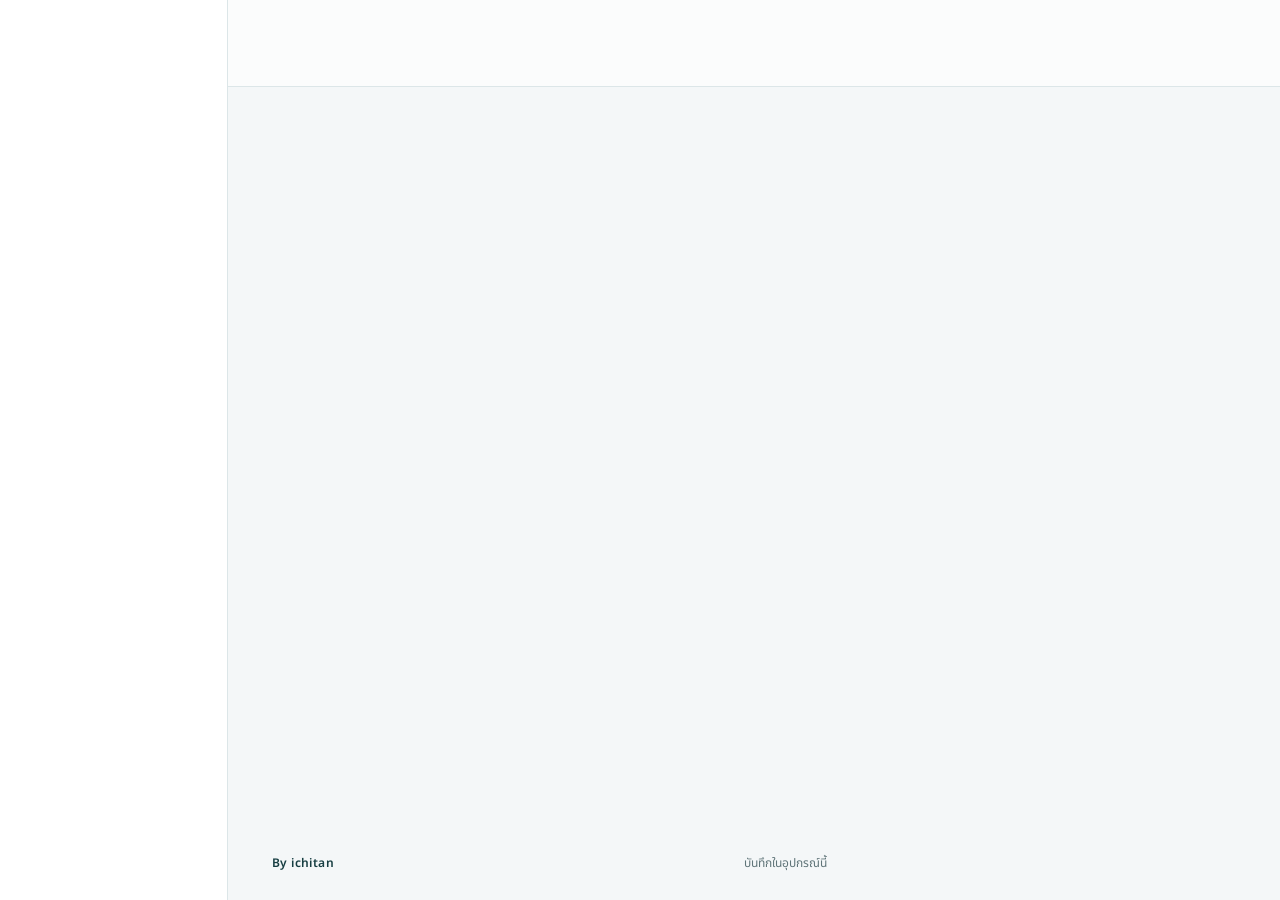
==== index.html @ 337cecfa "Add files via upload" ====
<!doctype html><html lang="th"><head><meta charset="utf-8"><meta name="viewport" content="width=device-width,initial-scale=1,viewport-fit=cover"><meta name="theme-color" content="#254e48"><meta name="description" content="คู่หูเที่ยวญี่ปุ่น แผนทริป คู่มือสนามบิน บัญชีหารเงิน และเครื่องคิด Tax-free ที่เปิดออฟไลน์ได้"><title>ICHI-JAPAN</title><link rel="manifest" href="manifest.webmanifest"><link rel="icon" type="image/svg+xml" href="data:image/svg+xml,%3Csvg xmlns='http://www.w3.org/2000/svg' viewBox='0 0 64 64'%3E%3Crect width='64' height='64' rx='16' fill='%23254e48'/%3E%3Ctext x='32' y='46' text-anchor='middle' font-size='46' fill='white' font-family='serif'%3EI%3C/text%3E%3C/svg%3E"><link rel="stylesheet" href="style.css?v=156"><link rel="stylesheet" href="discover.css?v=156"></head><body><aside id="sidebar"></aside><div class="shell"><header id="topbar"></header><main id="app"></main><footer><span class="signature">By ichitan</span><span class="footer-local">บันทึกในอุปกรณ์นี้</span><span id="net"></span></footer></div><nav id="bottom"></nav><dialog id="modal"><div id="modalbody"></div></dialog><div id="toast" role="status"></div><input hidden type="file" id="importfile" accept="application/json"><input hidden type="file" id="docfile" accept="image/*,application/pdf"><input hidden type="file" id="ticketfile" accept="image/*,application/pdf"><script type="module" src="app.js?v=156"></script></body></html>
---- style.css ----
:root{--ink:#243b36;--muted:#77807b;--green:#254e48;--pale:#edf3ef;--line:#e4e8e3;--paper:#fff;--bg:#f7f8f5;--warn:#966332;--red:#b4564b;font-family:system-ui,-apple-system,BlinkMacSystemFont,'Segoe UI',Tahoma,sans-serif;color:var(--ink);font-size:16px}*{box-sizing:border-box}body{margin:0;background:var(--bg)}button,input,select,textarea{font:inherit}button,a,input,select,textarea{-webkit-tap-highlight-color:transparent}button{cursor:pointer;color:inherit}button:disabled{opacity:.5;cursor:wait}button:focus-visible,a:focus-visible{outline:3px solid #a6c5b7;outline-offset:3px}a{color:var(--green)}aside{position:fixed;inset:0 auto 0 0;width:228px;border-right:1px solid var(--line);background:var(--paper);padding:36px 22px;display:flex;flex-direction:column}.brand{font-family:Georgia,serif;font-size:45px;letter-spacing:-3px;display:flex;align-items:center;gap:12px}.brand small{font:13px system-ui;letter-spacing:2px;border-left:1px solid var(--line);padding-left:12px}.side-label{font-size:12px;letter-spacing:2px;color:var(--muted);margin:52px 12px 16px}.navbtn{display:flex;align-items:center;gap:13px;border:0;background:transparent;border-radius:10px;padding:13px 15px;text-align:left;width:100%;margin:3px 0;color:#6e7872}.navbtn.active{background:var(--pale);color:var(--green);font-weight:650}.ico{width:21px;height:21px;flex-shrink:0;stroke:currentColor;stroke-width:1.6;fill:none;stroke-linecap:round;stroke-linejoin:round}.sidebar-bottom{margin-top:auto;font-size:13px;color:var(--muted);line-height:1.9}.shell{margin-left:228px;max-width:1610px}header{height:87px;border-bottom:1px solid var(--line);padding:0 44px;display:flex;align-items:center;justify-content:space-between;background:#ffffffa8;gap:16px}.crumb{font-size:14px;color:var(--muted)}.crumb b{color:var(--ink);font-weight:500}.pill{display:inline-flex;align-items:center;gap:7px;border-radius:100px;border:1px solid var(--line);padding:6px 12px;font-size:12px;background:white}.pill.green{background:var(--pale);border-color:transparent}.pill.warn{background:#fff4e7;color:var(--warn);border:0}.avatar{border-radius:50%;width:34px;height:34px;background:var(--pale);display:grid;place-items:center;font-size:12px}.flex{display:flex;align-items:center;gap:12px;flex-wrap:wrap}.between{justify-content:space-between}.right{margin-left:auto}.muted{color:var(--muted)}.eyebrow{font-size:12px;letter-spacing:2px;color:var(--muted);font-weight:600}.titleline{display:flex;align-items:center;justify-content:space-between;gap:20px;margin:0 0 27px}.titleline p{margin:8px 0 0;color:var(--muted)}h1{font-size:30px;line-height:1.4;font-weight:650;letter-spacing:-.7px;margin:6px 0}h2{font-size:19px;font-weight:600;margin:0}h3{font-size:16px;margin:0}p{line-height:1.75}main{padding:32px 44px;min-height:calc(100vh - 143px)}.btn{border:1px solid var(--line);border-radius:9px;background:#fff;padding:10px 16px;display:inline-flex;align-items:center;justify-content:center;gap:9px;text-decoration:none;font-size:14px;min-height:43px;line-height:1.5}.btn.primary{background:var(--green);border-color:var(--green);color:white}.btn.soft{background:var(--pale);border-color:transparent}.btn.danger{color:var(--red)}.btn.small{padding:6px 10px;min-height:34px;font-size:13px}.btn.full{width:100%}.linkbtn{background:none;border:0;padding:8px 0;color:var(--green);font-size:14px;text-decoration:underline;text-underline-offset:4px}.grid{display:grid;gap:22px}.cols{grid-template-columns:minmax(0,1.7fr) minmax(270px,1fr)}.three{grid-template-columns:repeat(3,minmax(0,1fr))}.two{grid-template-columns:repeat(2,minmax(0,1fr))}.card{border:1px solid var(--line);border-radius:15px;background:white;padding:24px}.cardhead{display:flex;justify-content:space-between;align-items:center;gap:12px;margin-bottom:22px}.hero{position:relative;overflow:hidden;border-radius:15px;min-height:245px;padding:30px;background:#e4eced url('fuji.webp') center/cover}.hero:before{content:'';position:absolute;inset:0;background:linear-gradient(90deg,#f1f6f4ee,#eef2f16b 58%,transparent)}.hero>*{position:relative}.hero h2{font-size:32px;font-weight:500;margin:14px 0 6px;line-height:1.45}.hero p{font-size:14px;margin:0 0 20px}.hero .pill{background:#ffffffb8}.gap{margin-top:22px}.big{font-size:36px;letter-spacing:-1px;font-weight:500;line-height:1.3}.moneyhero{background:var(--green);color:white;border:0}.moneyhero .muted{color:#c8d9d2}.statline{display:grid;grid-template-columns:1fr 1fr;gap:14px;margin-top:24px;padding-top:20px;border-top:1px solid #ffffff25}.statline strong{font-size:20px;font-weight:500}.statline small{display:block;margin-bottom:7px;color:#d0dfd8}.bar{height:5px;background:var(--line);border-radius:10px;overflow:hidden;margin:15px 0}.bar i{display:block;height:100%;background:#779a86}.checks{display:grid;gap:14px}.checkrow{display:flex;align-items:center;gap:12px;line-height:1.5;font-size:14px}.checkrow input{width:19px;height:19px;accent-color:var(--green);flex-shrink:0}.quick{display:grid;grid-template-columns:repeat(3,1fr);gap:12px}.quick button{border:1px solid var(--line);background:white;border-radius:12px;padding:20px 12px;text-align:left;font-size:14px;line-height:1.6}.quick .ico{display:block;margin-bottom:13px}.timeline{display:grid;gap:0}.event{display:grid;grid-template-columns:53px 17px 1fr auto;gap:10px;padding:16px 0;border-bottom:1px solid #f0f1ef;align-items:start}.event:last-child{border:0}.event time{font-size:13px;color:var(--muted);padding-top:3px}.event .dot{width:9px;height:9px;border:2px solid #83a093;border-radius:50%;margin:7px 0}.event p{font-size:13px;color:var(--muted);margin:4px 0}.event.done h3{text-decoration:line-through;color:var(--muted)}.empty{padding:25px 12px;text-align:center;color:var(--muted);font-size:14px;line-height:1.8}.tabs{display:flex;gap:7px;flex-wrap:wrap;margin-bottom:24px}.tab{border:1px solid var(--line);border-radius:8px;background:#fff;padding:9px 16px;font-size:14px}.tab.active{background:var(--green);color:white;border-color:var(--green)}.datebtn{min-width:68px}.datebtn b{display:block;font-size:21px;margin-top:4px}.notice{background:#f3f5f1;border-left:3px solid #a6b7a8;padding:14px 17px;border-radius:0 8px 8px 0;font-size:14px;line-height:1.7;margin:16px 0}.notice.warn{background:#fff7ee;border-color:#c9a57a}.field{display:flex;flex-direction:column;gap:7px;font-size:14px;margin-bottom:17px}.field input,.field select,.field textarea{width:100%;border:1px solid #dce1da;border-radius:8px;background:#fff;padding:11px 12px;color:var(--ink);min-height:44px}.field textarea{min-height:90px;resize:vertical}input[type=checkbox]{accent-color:var(--green)}.valuecard{background:var(--pale);border-radius:12px;padding:22px}.valuecard .big{font-size:30px}.row{display:flex;justify-content:space-between;gap:16px;padding:14px 0;border-bottom:1px solid var(--line);align-items:center}.row:last-child{border-bottom:0}.row p{margin:3px 0 0;font-size:13px;color:var(--muted)}.row strong{font-weight:550}.rightalign{text-align:right}.stepnum{width:37px;height:37px;border:1px solid var(--line);border-radius:50%;display:grid;place-items:center;font-family:Georgia,serif;font-size:21px;flex-shrink:0}.stepcard{display:flex;gap:17px;padding:20px 0;border-bottom:1px solid var(--line)}.stepcard p{margin:8px 0;font-size:15px}.jp{font-size:25px;line-height:1.7;word-break:break-word}.phrases{display:grid;gap:12px}.phrase{background:white;border:1px solid var(--line);border-radius:10px;text-align:left;padding:18px}.phrase small{display:block;color:var(--muted);font-size:13px;margin-top:8px}.travel-sign{background:#243b36;color:#fff;border-radius:10px;padding:17px;font-size:22px;letter-spacing:.5px}.airportlinks a{display:block;margin:10px 0;font-size:14px}dialog{border:0;border-radius:18px;max-width:590px;width:calc(100% - 28px);padding:28px;max-height:90dvh;box-shadow:0 25px 90px #1c322333}dialog::backdrop{background:#1b292b66;backdrop-filter:blur(3px)}dialog h2{margin:0 0 24px}dialog .close{float:right;border:0;background:var(--pale);border-radius:50%;width:32px;height:32px;font-size:20px}.dialogactions{display:flex;justify-content:flex-end;gap:10px;margin-top:23px}.fullscreenjp{padding:25px 0;text-align:center}.fullscreenjp .jp{font-size:38px}#toast{position:fixed;bottom:30px;left:50%;transform:translateX(-50%);background:#213d35;color:white;border-radius:12px;padding:13px 23px;z-index:20;max-width:90%;box-shadow:0 5px 25px #0002;display:none;font-size:14px}footer{padding:10px 44px 23px;font-size:12px;color:var(--muted);display:flex;justify-content:space-between}#bottom{display:none}details{border-top:1px solid var(--line);padding-top:17px;margin-top:17px}summary{cursor:pointer;font-size:14px;font-weight:550}details p,details li{font-size:14px;line-height:1.8}.expenseicon{width:41px;height:41px;display:grid;place-items:center;background:var(--pale);border-radius:10px}.listitem{display:flex;align-items:center;gap:13px;padding:16px 0;border-bottom:1px solid var(--line)}.listitem .grow{flex:1;min-width:0}.listitem p{margin:4px 0 0;font-size:13px;color:var(--muted)}.listitem h3{overflow-wrap:anywhere}.note{font-size:13px;color:var(--muted);line-height:1.7}.subhead{margin:24px 0 14px}.tagline{display:none}.filelist{max-height:360px;overflow:auto}.redtext{color:var(--red)}.checkboxlabel{display:flex;gap:10px;align-items:flex-start;font-size:14px;line-height:1.6;margin:14px 0}.checkboxlabel input{margin-top:5px}.search{width:100%;padding:12px;border:1px solid var(--line);border-radius:8px}.overflow{overflow-wrap:anywhere}
@media(min-width:1450px){main{padding:40px 62px}header{padding:0 62px}.hero{min-height:280px}}@media(max-width:1100px){aside{width:190px;padding:28px 15px}.shell{margin-left:190px}main{padding:28px}.cols{grid-template-columns:1.4fr 1fr}.three{grid-template-columns:1fr 1fr}.quick{gap:8px}.card{padding:20px}header{padding:0 28px}.titleline h1{font-size:26px}}@media(max-width:800px){aside{display:none}.shell{margin:0}header{height:65px;padding:0 20px}.crumb{font-size:13px}.tagline{display:block;font:28px Georgia;letter-spacing:-1px}main{padding:25px 18px 20px}.titleline{margin-bottom:21px;gap:10px}.titleline h1{font-size:26px}.titleline p{font-size:14px}.cols,.two,.three{grid-template-columns:1fr}.hero{min-height:225px;padding:25px}.hero h2{font-size:29px}.card{padding:21px}.grid{gap:17px}.gap{margin-top:17px}#bottom{display:grid;grid-template-columns:repeat(5,1fr);position:fixed;bottom:0;left:0;right:0;background:#fffffff2;backdrop-filter:blur(12px);border-top:1px solid var(--line);padding:6px 8px max(8px,env(safe-area-inset-bottom));z-index:5}#bottom .navbtn{display:flex;flex-direction:column;gap:5px;font-size:12px;justify-content:center;padding:8px 2px;margin:0;border-radius:9px}#bottom .navbtn.active{background:transparent;color:var(--green)}#bottom .navbtn.active .ico{stroke-width:2.4}footer{padding:15px 18px 110px;flex-direction:column;gap:6px}.big{font-size:34px}.statline{margin-top:19px;padding-top:17px}.mobilehide{display:none}#toast{bottom:95px}.quick button{padding:17px 11px;font-size:13px}.two.formgrid{grid-template-columns:1fr 1fr}dialog{padding:23px}.datebtn{min-width:52px;padding:8px 10px}.titleline .btn{font-size:13px;padding:9px 12px}.titleline .eyebrow{font-size:11px}.event{grid-template-columns:43px 12px 1fr auto;gap:8px}}
/* Tabi 2 — typography and mobile travel workspace */
@font-face{font-family:Tabi Thai;src:url('fonts/noto-thai-400.ttf') format('truetype');font-weight:400;font-display:swap}@font-face{font-family:Tabi Thai;src:url('fonts/noto-thai-500.ttf') format('truetype');font-weight:500;font-display:swap}@font-face{font-family:Tabi Thai;src:url('fonts/noto-thai-600.ttf') format('truetype');font-weight:600;font-display:swap}@font-face{font-family:Tabi Thai;src:url('fonts/noto-thai-700.ttf') format('truetype');font-weight:700;font-display:swap}
:root{font-family:'Tabi Thai',system-ui,sans-serif;--ink:#213c3e;--green:#1e5656;--muted:#687d7d;--pale:#edf5f3;--line:#e1eaea;--bg:#f6f9f9}body{line-height:1.65}h1,h2,h3{letter-spacing:0}h1{font-weight:600;font-size:29px}h2{font-weight:600;font-size:20px}.titleline{align-items:flex-start}.titleline>.btn{flex-shrink:0}.card{border-radius:20px;border-color:#e5eded;box-shadow:0 4px 25px #274c4b04}.btn{font-weight:500;border-radius:11px}.btn.primary{box-shadow:0 3px 9px #24494914}.hero{border-radius:20px}.hero h2{font-weight:500}.eyebrow{font-family:system-ui,sans-serif;letter-spacing:1.8px}.big{font-family:'Tabi Thai',system-ui;font-variant-numeric:tabular-nums;letter-spacing:-.6px}.sidebar-bottom{font-family:'Tabi Thai',sans-serif}.signature{font-weight:600;letter-spacing:.4px;color:var(--green)}.travelnav{display:grid;grid-template-columns:repeat(4,1fr);gap:8px;margin-bottom:28px;background:#eaf0ef;padding:6px;border-radius:16px}.travelnav-item{border:0;border-radius:12px;background:transparent;display:flex;align-items:center;justify-content:center;gap:10px;min-height:57px;color:#677e7b;font-size:15px}.travelnav-item.selected{background:#fff;color:var(--green);box-shadow:0 3px 9px #123c3510;font-weight:600}.cityswitch{display:flex;gap:9px;margin:0 0 23px}.cityswitch button{border:1px solid var(--line);border-radius:12px;background:white;padding:10px 20px;font-size:20px;color:#78938d}.cityswitch span{font-size:14px;margin-left:8px;color:var(--ink)}.cityswitch button.active{background:var(--green);border-color:var(--green);color:#d9ece6}.cityswitch .active span{color:white}.linebadge{display:inline-flex;align-items:center;gap:9px;border-radius:8px;padding:9px 12px;background:color-mix(in srgb,var(--rail) 9%,white);color:var(--rail);font-size:14px;font-weight:600}.stationpath{margin:26px 0 22px;padding-left:28px}.stationpath>div{position:relative;padding:0 0 30px 23px;border-left:3px solid var(--rail)}.stationpath>div:last-child{padding-bottom:0;border-color:transparent}.stationpath>div:before{content:'';position:absolute;left:-8px;top:4px;width:10px;height:10px;border:2px solid var(--rail);background:#fff;border-radius:50%}.stationpath small,.stationpath strong,.stationpath span{display:block}.stationpath small{font-size:12px;color:var(--muted);margin-bottom:5px}.stationpath strong{font-size:20px;line-height:1.5;overflow-wrap:anywhere}.stationpath span{font-size:14px;color:var(--muted)}.direction{background:#edf3f5;border-radius:12px;padding:16px 19px}.direction span{display:block;font-size:12px;color:var(--muted);margin-bottom:4px}.direction b{font-size:17px}.stepnum{font:500 16px system-ui;border:0;background:var(--pale)}.stepcard{gap:14px}.stepcard p{margin-bottom:0}.guideheading{margin-top:22px;font-size:24px}.travel-sign{font-family:system-ui,sans-serif;background:#243e44;padding:23px;border-radius:14px;line-height:1.6}.phraseintro{display:flex;justify-content:space-between;align-items:center;padding:25px 28px;background:linear-gradient(115deg,#e5f0f0,#f1f5f1);border-radius:18px;margin-bottom:22px}.phraseintro h2{margin:7px 0;font-size:25px}.phraseintro p{margin:0;font-size:14px;color:var(--muted)}.phrasekanji{font-size:65px;color:#acc8c0;font-family:serif;line-height:1}.categoryrail{display:flex;gap:8px;overflow-x:auto;padding:0 0 8px;margin-bottom:12px;scrollbar-width:thin}.category{border:1px solid var(--line);background:white;border-radius:100px;padding:8px 15px;white-space:nowrap;font-size:14px}.category.selected{background:var(--green);color:white;border-color:var(--green)}.phrasecard{padding:22px;background:white;border:1px solid var(--line);border-radius:18px;min-width:0}.phrasecat{font-size:12px;letter-spacing:.2px;color:var(--muted)}.sound-icon{width:39px;height:39px;display:grid;place-items:center;background:var(--pale);color:var(--green);border:0;border-radius:50%}.phrasecard h3{font-size:16px;font-weight:500;margin-top:10px}.phrasejp{font-family:system-ui,sans-serif;font-size:23px;font-weight:500;margin:15px 0 8px;line-height:1.7}.reading{font-size:16px;line-height:1.9;color:#357471;margin:5px 0}.romaji{font:14px/1.8 system-ui;color:var(--muted);margin:3px 0}.phrasebottom{display:flex;justify-content:space-between;gap:7px;margin-top:22px;padding-top:16px;border-top:1px solid #edf1ef}.phrasebottom .btn{font-size:12px}.maptip{display:flex;flex-direction:column;gap:5px;background:var(--pale);padding:17px 22px;border-radius:14px;margin-bottom:22px;font-size:14px}.mapthumb{display:block;width:100%;height:225px;border:1px solid var(--line);border-radius:13px;padding:0;overflow:hidden;background:#fff;margin-bottom:20px}.mapthumb img{width:100%;height:100%;object-fit:contain}.mapcard p{font-size:14px}.mapcard .note{font-size:12px}.mapmodal{width:min(1100px,calc(100% - 20px));max-width:1100px}.mapviewport{overflow:auto;max-height:64dvh;border:1px solid var(--line);border-radius:10px;background:white;overscroll-behavior:contain}.mapviewport img{display:block;height:auto;touch-action:pan-x pan-y pinch-zoom}.maptools{margin-bottom:16px}.sr-only{position:absolute;width:1px;height:1px;overflow:hidden;clip:rect(0,0,0,0)}.airport-tabs .tab b{font-family:system-ui,sans-serif;margin-right:6px}.field input:focus,.field select:focus,.field textarea:focus{outline:2px solid #9bc4bf;outline-offset:1px}
@media(max-width:800px){main{padding:24px 18px}.titleline h1{font-size:25px}.titleline p{font-size:13px;max-width:240px}.titleline>.btn{font-size:12px;padding:8px 11px;white-space:nowrap;min-height:39px}.titleline>.btn .ico{width:17px}.card{padding:21px;border-radius:17px}.travelnav{gap:3px;padding:5px;border-radius:14px;margin-bottom:23px}.travelnav-item{flex-direction:column;gap:5px;min-height:66px;font-size:12px}.travelnav-item .ico{width:22px}.cityswitch button{padding:9px 17px}.phraseintro{padding:21px}.phraseintro h2{font-size:22px}.phrasekanji{font-size:49px}.phraseintro .eyebrow{font-size:10px}.phrasecard{padding:21px}.phrasejp{font-size:24px}.phrasebottom .btn{font-size:12px;padding:8px 10px}.stationpath{padding-left:8px}.stationpath strong{font-size:19px}.stepcard p{font-size:14px;line-height:1.85}.stepcard h3{font-size:16px}.travel-sign{font-size:19px;padding:20px}#bottom{box-shadow:0 -5px 25px #20494606}#bottom .navbtn{font-size:11px}.mapmodal{padding:18px}.mapviewport{max-height:64dvh}.fullscreenjp .jp{font-size:31px}.signature{margin-bottom:4px}.airport-tabs{gap:6px}.airport-tabs .tab{font-size:12px;padding:9px}.hero h2{font-size:28px}.brand small{font-family:system-ui}}
.sound-icon.playing,.btn.playing{background:#225d57!important;color:white!important;box-shadow:0 0 0 4px #225d5720}.sound-icon.playing .ico{animation:soundpulse .9s ease-in-out infinite alternate}@keyframes soundpulse{from{opacity:.55}to{opacity:1}}@media(prefers-reduced-motion:reduce){.sound-icon.playing .ico{animation:none}}
/* Tabi 3: compact bilingual workspace, clear money entry, preparation cards. */
:root{--ink:#173536;--muted:#586f70;--green:#175b5a;--bg:#f5f8f9;--line:#dce7e7}h1{font-size:clamp(1.6rem,2.5vw,2rem);line-height:1.5}.note,.reading,.field,.btn.small,.category,.romaji{font-size:.875rem}.card{box-shadow:0 6px 22px #17353605}.btn{min-height:44px}.btn.small{min-height:42px}.btn:hover{border-color:#83a5a4}.btn.primary:hover{background:#104847}.travelnav{grid-template-columns:repeat(6,minmax(0,1fr));background:#e7eeee;gap:4px}.travelnav-item{font-size:.875rem;flex-direction:column;gap:5px;min-height:72px;padding:8px 5px}.travelnav-item.selected{box-shadow:0 3px 12px #123c3512}.section-lead{margin:8px 0 24px;border-bottom:1px solid var(--line);padding-bottom:23px}.section-lead h2{font-size:1.7rem;margin:8px 0}.section-lead p{color:var(--muted);margin:8px 0 0}.phraseintro{background:#123f42;color:#fff;border:0}.phraseintro .eyebrow,.phraseintro p{color:#d0e2e3}.phrasekanji{color:#a8cecd}.phrase-tools{display:flex;gap:15px;align-items:flex-start}.phrase-tools>.field{flex:1}.language-toggle{display:flex;gap:3px;background:#e7eeee;border-radius:12px;padding:4px}.language-toggle button{border:0;border-radius:9px;background:transparent;padding:10px 12px;min-height:44px;font-size:.875rem;white-space:nowrap}.language-toggle button[aria-pressed=true]{background:#fff;color:var(--green);box-shadow:0 2px 5px #17353610;font-weight:600}.translatebar{display:flex;justify-content:space-between;align-items:center;flex-wrap:wrap;gap:14px;margin:18px 0 24px;padding:18px 20px;border:1px solid var(--line);border-radius:14px;background:white}.translatebar strong{font-weight:600}.translatebar span{display:block;font-size:.875rem;color:var(--muted);margin-top:4px}.translatebar .flex{gap:7px}.translatebar .btn{font-size:.875rem}.phrasecard{display:flex;flex-direction:column;border:1px solid var(--line);box-shadow:0 4px 15px #123c3504}.phrasecard h3{margin-top:12px;font-size:1rem}.phrasecard .phrasejp{margin:14px 0 8px;font-size:1.55rem}.phrasecard .phrase-en{font-size:1.3rem}.phrasecard .reading{margin:4px 0;line-height:1.85;color:#3d6565}.phrasecard .romaji{margin:3px 0}.phrasecard .phrasebottom{margin-top:auto;padding-top:18px;gap:8px;flex-wrap:wrap}.alternate-language{margin:15px 0 0;padding-top:12px}.alternate-language summary{color:var(--muted);font-size:.875rem}.alternate-language p{margin:10px 0}.language-label{display:block;font-size:.75rem;letter-spacing:1px;font-weight:600;color:var(--muted)}.english-block{border-top:1px solid var(--line);margin-top:23px;padding-top:23px}.english-block>p[lang=en]{font-size:1.3rem;margin:10px 0}.fullscreenjp{padding:12px 0 24px}.fullscreenjp .jp{margin:12px 0}.fullscreenjp .reading{font-size:1rem}.categoryrail{padding-bottom:9px;scrollbar-width:thin}.category{min-height:44px}.manners-card h3{display:flex;align-items:flex-start;gap:10px;margin:20px 0;font-size:1.1rem;font-weight:500;line-height:1.8}.manners-card h3 .ico{margin-top:4px;color:#92704b}.do-instead{padding:15px 18px;background:#f0f6f5;border-radius:12px}.do-instead b{font-size:.875rem;color:var(--green)}.do-instead p{margin:4px 0 0;font-size:1rem}.qa-card{border:1px solid var(--line);border-radius:16px;padding:0;background:white;margin:0 0 12px;overflow:hidden}.qa-card>summary{display:flex;gap:15px;align-items:flex-start;padding:20px;list-style:none;font-size:1rem}.qa-card>summary:after{content:'+';margin-left:auto;color:var(--green);font-size:22px}.qa-card[open]>summary:after{content:'−'}.qa-card summary::-webkit-details-marker{display:none}.qa-card summary small{display:block;font-size:.875rem;color:var(--muted);font-weight:400;margin-top:4px}.qa-number{font:500 16px system-ui;color:var(--green);background:var(--pale);padding:10px;border-radius:10px;flex-shrink:0}.qa-body{padding:0 20px 22px}.answer-box{background:#f0f6f5;border-radius:12px;padding:18px;margin:18px 0}.answer-box p[lang=en]{font-size:1.2rem;margin:7px 0}.answer-box .reading{margin:6px 0}.my-answer{border-left:3px solid var(--green);padding:10px 15px;margin:16px 0;overflow-wrap:anywhere}.my-answer p{white-space:pre-wrap}.prep-docs .btn{margin-top:10px}.prep-shortcuts{display:grid;grid-template-columns:1fr 1fr;gap:12px;margin-top:14px}.prep-shortcuts button{background:#edf4f3;border:0;border-radius:12px;padding:16px;display:flex;gap:10px;align-items:center;font-size:.875rem;text-align:left}.amount-entry{background:#edf5f4;border-radius:16px;padding:22px;margin:20px 0}.amount-entry .field{margin-bottom:5px}.amount-entry input{font-size:2rem;background:transparent;border:0;border-bottom:1px solid #bdd3cf;border-radius:0;padding:8px 0;font-weight:500;font-variant-numeric:tabular-nums}.amount-entry input:focus{outline:0;border-bottom-color:var(--green)}#expensePreview strong{display:block;font-size:1.4rem;margin:8px 0 4px}#expensePreview span{font-size:.875rem;color:#3d6565}.splitpicker{border:0;padding:0;margin:0 0 20px;display:grid;grid-template-columns:repeat(4,1fr);gap:7px}.splitpicker legend{font-size:.875rem;margin-bottom:9px}.splitpicker label{position:relative;cursor:pointer}.splitpicker input{position:absolute;width:1px;height:1px;opacity:0}.splitpicker span{display:block;text-align:center;background:#fff;border:1px solid var(--line);border-radius:10px;padding:12px 5px;font-size:.875rem}.splitpicker input:checked+span{background:var(--green);border-color:var(--green);color:#fff}.splitpicker input:focus-visible+span{outline:3px solid #92b6b3;outline-offset:2px}.formerror:not([hidden]){background:#fff0ee;border:1px solid #e9b8ae;color:#8e3028;border-radius:10px;padding:14px;line-height:1.7;margin-bottom:18px}.dialogactions{position:sticky;bottom:-24px;background:white;padding:15px 0;margin-top:20px;border-top:1px solid var(--line);z-index:2}.dialogactions .primary{flex:1}.field input,.field select,.field textarea{font-size:1rem}input:focus,select:focus,textarea:focus{outline:2px solid #78a7a2;outline-offset:2px}.listitem .rightalign{flex-shrink:0}.listitem .rightalign strong{font-variant-numeric:tabular-nums}.phrase-en,.phrasejp,.qa-body,.fullscreenjp{overflow-wrap:anywhere}
@media(max-width:800px){.travelnav{grid-template-columns:repeat(3,minmax(0,1fr));gap:5px}.travelnav-item{flex-direction:row;min-height:50px;font-size:.875rem}.travelnav-item .ico{width:19px}.phrase-tools{flex-direction:column;gap:0}.phrase-tools>.field,.language-toggle{width:100%}.language-toggle{margin-bottom:17px}.language-toggle button{flex:1}.translatebar{padding:16px}.translatebar .flex{display:grid;grid-template-columns:1fr 1fr;width:100%}.translatebar .btn:last-child{grid-column:1/-1}.section-lead h2{font-size:1.45rem}.phraseintro h2{font-size:1.5rem}.phraseintro p{font-size:.875rem}.phraseintro .eyebrow{font-size:.75rem}.phrasebottom .btn{font-size:.875rem}#bottom .navbtn{font-size:.75rem}dialog{border-radius:22px 22px 0 0;max-height:94dvh;width:100%;max-width:none;margin:auto 0 0;padding:22px 20px calc(22px + env(safe-area-inset-bottom))}.dialogactions{bottom:calc(-22px - env(safe-area-inset-bottom));padding-bottom:max(15px,env(safe-area-inset-bottom))}.listitem{flex-wrap:wrap}.listitem .rightalign{margin-left:auto}.titleline{flex-wrap:wrap}.titleline>.btn{min-height:44px}.splitpicker{grid-template-columns:1fr 1fr}.two.formgrid{grid-template-columns:1fr}.prep-shortcuts{gap:9px}.qa-card>summary{padding:17px}.qa-body{padding:0 17px 20px}.card,.phrasecard{padding:20px}main{padding:24px 16px}#customshare[hidden]{display:none!important}}
/* ICHI - JAPAN · focused financial workspace */
:root{--ink:#19383d;--green:#173e42;--muted:#607579;--line:#dce6e8;--pale:#eaf2f2;--bg:#f4f7f8}.ichi-brand{font-family:system-ui,sans-serif;letter-spacing:-1.8px;display:block;font-size:38px;font-weight:750;line-height:1}.ichi-brand small{display:block;border:0;padding:11px 0 0;font-size:13px;font-weight:500;letter-spacing:3px;color:var(--muted)}.ichi-mobile{font-family:system-ui,sans-serif;font-weight:750;font-size:25px;letter-spacing:-.6px}.ichi-mobile small{font-size:12px;letter-spacing:1px;font-weight:500;margin-left:5px}.navbtn.active{background:#e7eff0}.wallet-tabs{display:flex;border-bottom:1px solid var(--line);gap:28px;margin-bottom:25px;overflow-x:auto}.wallet-tabs button{background:transparent;border:0;border-bottom:3px solid transparent;padding:10px 0 14px;font-size:.95rem;white-space:nowrap;color:var(--muted)}.wallet-tabs button.active{border-bottom-color:var(--green);color:var(--green);font-weight:600}.wallet-layout{display:grid;grid-template-columns:minmax(285px,.88fr) minmax(0,1.45fr);gap:28px;align-items:start}.wallet-overview{background:#173e42;color:#fff;padding:27px;border-radius:22px;box-shadow:0 10px 26px #173e4212}.wallet-overview>.flex{font-size:.95rem}.wallet-currency{font:12px system-ui;letter-spacing:2px;border:1px solid #ffffff40;border-radius:7px;padding:4px 8px}.wallet-total{font-size:clamp(2.1rem,3.5vw,3rem);line-height:1.4;font-weight:500;margin:15px 0 4px;font-variant-numeric:tabular-nums;overflow-wrap:anywhere}.wallet-overview>p{font-size:.8rem;color:#c1d5d8;margin:0}.wallet-metrics{border-top:1px solid #ffffff2b;display:grid;grid-template-columns:1fr 1fr;gap:20px;margin-top:24px;padding-top:20px}.wallet-metrics span{display:block;font-size:.85rem;color:#c1d5d8;margin-bottom:6px}.wallet-metrics strong{font-size:1.25rem;font-weight:500;overflow-wrap:anywhere}.wallet-main-actions{display:grid;grid-template-columns:1fr 1fr;gap:12px;margin:18px 0}.wallet-main-actions .btn{min-height:53px;font-size:1rem}.income-btn{background:#e4f2eb;color:#24694b;border-color:#cce3d6}.wallet-small-stats{display:grid;grid-template-columns:1fr 1fr;gap:12px}.wallet-small-stats section{border:1px solid var(--line);background:#fff;border-radius:16px;padding:18px;display:flex;flex-direction:column;align-items:flex-start;min-width:0}.wallet-small-stats span{font-size:.85rem;color:var(--muted)}.wallet-small-stats strong{font-size:1.45rem;font-weight:500;margin-top:9px;overflow-wrap:anywhere}.wallet-small-stats small{font-size:.8rem;color:var(--muted);margin-bottom:16px}.wallet-small-stats .btn{margin-top:auto;width:100%}.wallet-budget{background:transparent;padding:23px 2px}.wallet-budget p{font-size:.9rem;margin-bottom:8px}.wallet-budget small{font-size:.8rem;color:var(--muted)}.wallet-ledger{padding:26px}.wallet-ledger .cardhead{margin-bottom:17px}.ledger-filters{display:flex;gap:6px;overflow-x:auto;padding-bottom:16px}.ledger-filters button{background:#f2f5f6;border:1px solid transparent;border-radius:9px;padding:8px 13px;min-height:42px;font-size:.875rem;white-space:nowrap;color:var(--muted)}.ledger-filters button[aria-pressed=true]{background:#e7eff0;color:var(--green);border-color:#cbdcdf;font-weight:500}.ledger-date{display:flex;justify-content:space-between;align-items:center;padding:16px 0 8px;color:var(--muted);font-size:.8rem}.ledger-date span{font-size:.75rem}.ledger-row{display:flex;gap:13px;align-items:flex-start;padding:17px 0;border-bottom:1px solid #e9eff0}.ledger-icon{display:grid;place-items:center;width:40px;height:40px;border-radius:12px;background:#edf1f4;color:#527080;flex-shrink:0}.ledger-icon.incoming{background:#e8f3eb;color:#2b7757}.ledger-description{min-width:0;flex:1}.ledger-description h3{font-size:.95rem;font-weight:500;overflow-wrap:anywhere}.ledger-description p{font-size:.8rem;color:var(--muted);margin:4px 0}.ledger-description small{font-size:.8rem;color:var(--muted)}.ledger-amount{text-align:right;flex-shrink:0}.ledger-amount strong{font-weight:600;font-size:1rem;font-variant-numeric:tabular-nums}.ledger-amount small{display:block;font-size:.8rem;color:var(--muted);margin-top:4px}.ledger-amount.incoming strong{color:#277153}.ledger-amount .linkbtn{font-size:.8rem;padding:6px 0}.wallet-tools{display:flex;gap:8px;flex-wrap:wrap;padding-top:22px}.wallet-empty{padding:35px 12px;text-align:center}.wallet-empty>.ico{width:36px;height:36px;color:#8ca5ac;margin-bottom:15px}.wallet-empty h3{font-weight:500}.wallet-empty p{font-size:.9rem;color:var(--muted)}.wallet-success{display:flex;align-items:center;gap:12px;border:1px solid #b8dccc;background:#ebf7ef;border-radius:12px;padding:15px 18px;margin-bottom:22px;color:#276546;font-size:.9rem}.wallet-success button{margin-left:auto;background:transparent;border:0;font-size:22px;min-height:36px;min-width:36px}.wallet-editor-heading{display:flex;justify-content:space-between;align-items:center;gap:12px;margin-bottom:22px}.wallet-editor{max-width:950px;margin:auto;border:1px solid var(--line);background:white;border-radius:23px;padding:32px}.editor-title{margin-bottom:25px}.editor-title h1{font-size:1.65rem;margin-top:8px}.entry-type-picker{display:grid;grid-template-columns:repeat(4,1fr);gap:5px;background:#edf2f3;border-radius:12px;padding:5px;margin-bottom:23px}.entry-type-picker button{border:0;background:transparent;min-height:45px;border-radius:9px;padding:8px;font-size:.875rem}.entry-type-picker button[aria-pressed=true]{background:#fff;box-shadow:0 2px 8px #173e420d;color:var(--green);font-weight:600}.entry-type-picker button:disabled{opacity:1;cursor:default}.entry-type-picker button:disabled[aria-pressed=false]{opacity:.45}.wallet-entry-columns{display:grid;grid-template-columns:1fr 1fr;gap:35px}.wallet-entry-columns .amount-entry{margin-top:0;padding:23px;background:#f0f5f6}.wallet-entry-columns .income-entry{background:#eef7f1}.wallet-entry-columns input[name=amount]{font-size:2.45rem;min-width:0}#walletPreview strong{display:block;font-size:1.3rem;font-weight:500;margin:12px 0 4px}#walletPreview span{font-size:.875rem;color:var(--muted)}.wallet-savebar{display:flex;gap:12px;justify-content:flex-end;position:sticky;bottom:0;background:#fffffff7;padding:18px 0 0;margin-top:26px;border-top:1px solid var(--line);z-index:3}.wallet-save{min-width:220px;min-height:50px;font-size:1rem}.wallet-editor .splitpicker{grid-template-columns:1fr 1fr}.wallet-editor .field textarea{min-height:84px}.wallet-editor [hidden]{display:none!important}.wallet-editor .formerror{scroll-margin-top:25px}.wallet-entry-columns>section{min-width:0}
@media(max-width:1150px){.wallet-layout{grid-template-columns:1fr;gap:8px}.wallet-layout>div:first-child{display:grid;grid-template-columns:1fr 1fr;gap:14px}.wallet-overview{grid-row:span 2}.wallet-main-actions{margin:0;align-self:start}.wallet-small-stats{grid-column:2}.wallet-budget{grid-column:1/-1;padding:10px 0 18px}}@media(max-width:800px){.wallet-layout>div:first-child{display:block}.wallet-main-actions{margin:16px 0}.wallet-overview{padding:24px}.wallet-total{font-size:2.5rem}.wallet-metrics{margin-top:20px;padding-top:17px}.wallet-tabs{gap:20px;margin-bottom:20px}.wallet-tabs button{font-size:.9rem}.wallet-ledger{padding:20px 16px}.wallet-small-stats section{padding:15px}.wallet-small-stats strong{font-size:1.3rem}.wallet-budget{padding:22px 2px}.wallet-entry-columns{grid-template-columns:1fr;gap:5px}.wallet-editor{padding:22px 17px;border-radius:18px}.entry-type-picker{grid-template-columns:1fr 1fr}.wallet-editor-heading .pill{font-size:.75rem}.wallet-savebar{bottom:76px;padding:14px 0 8px;box-shadow:0 -8px 15px #ffffffdd}.wallet-save{flex:1;min-width:0;font-size:.95rem}.ledger-icon{width:33px;height:33px;border-radius:9px}.ledger-row{gap:9px}.ledger-amount strong{font-size:.95rem}.ledger-description h3{font-size:.9rem}.wallet-success{padding:13px;font-size:.875rem}.wallet-entry-columns input[name=amount]{font-size:2.1rem}.wallet-editor-heading .btn{font-size:.875rem}}
@media(max-width:380px){.ledger-row{flex-wrap:wrap}.ledger-amount{margin-left:auto}.wallet-small-stats{grid-template-columns:1fr}.wallet-savebar{flex-wrap:wrap}.wallet-tabs{gap:16px}}
/* ICHI-JAPAN: travel desk and offline preparation */
.ichi-brand{position:relative;padding-left:50px;font-size:32px;letter-spacing:-1.4px}.ichi-brand:before{content:'一';position:absolute;left:0;top:2px;width:36px;height:43px;border-radius:10px;background:#b85143;color:#fff;font:25px/43px serif;text-align:center}.ichi-brand small{font-size:11px;letter-spacing:4px;padding-top:8px}.ichi-mobile{letter-spacing:-1px}.ichi-mobile:before{content:'一';display:inline-grid;place-items:center;background:#b85143;color:white;border-radius:7px;width:27px;height:30px;font:20px serif;margin-right:9px;vertical-align:middle}.ichi-mobile small{letter-spacing:2px;font-size:10px}.dashboard-grid{display:grid;grid-template-columns:minmax(0,1.7fr) minmax(280px,1fr);gap:26px}.smart-hero{min-height:260px;display:flex;flex-direction:column;align-items:flex-start;justify-content:center}.smart-hero h2{font-size:clamp(1.5rem,2.5vw,2rem);max-width:620px}.smart-hero p{max-width:520px;line-height:1.9}.smart-hero .btn{margin-top:4px}.pinned-row{display:flex;flex-direction:column;text-align:left;width:100%;border:0;border-bottom:1px solid var(--line);background:white;padding:16px 0;gap:6px}.pinned-row b{font-size:1rem;font-weight:500}.pinned-row span{font-size:1rem;color:var(--muted)}.pinned-row:last-child{border:0}.summary-hero{display:grid;grid-template-columns:1fr 1fr;gap:25px;background:#173e42;color:white;border-radius:22px;padding:30px}.summary-hero span{display:block;color:#cee0e0;font-size:.9rem}.summary-hero strong{display:block;font-size:2.3rem;line-height:1.6;font-weight:500;font-variant-numeric:tabular-nums;overflow-wrap:anywhere}.summary-phases{display:grid;grid-template-columns:repeat(3,1fr);gap:16px;margin-top:20px}.summary-phases span{color:var(--muted);font-size:.875rem}.summary-phases h2{margin-top:10px;font-size:1.4rem}.offline-groups{background:#f2f6f6;padding:3px 16px;border-radius:13px}.offline-groups .row{gap:12px;font-size:.875rem}.offline-groups strong{white-space:nowrap;font-weight:500}.offline-steps{padding-left:23px;font-size:.875rem;line-height:1.9;color:var(--muted)}.offline-steps li{margin-bottom:10px}.translator-composer{margin:18px 0;background:#fff;border:1px solid var(--line);border-radius:15px;padding:18px 20px}.translator-composer summary{font-size:1rem;color:var(--green)}.phrasecard>.flex:first-child{gap:8px}.phrasecard .phrasecat{margin-right:auto}.phrasecard [data-action=pinphrase]{padding:5px 10px;font-size:.8rem;min-height:38px}.phrasecard [data-action=pinphrase][aria-pressed=true]{background:#fcf1df;border-color:#ead2ac;color:#82602d}.wallet-tabs{scrollbar-width:thin}.amount-entry .field select{background:white;font-size:.95rem}.amount-entry [name=currency]{min-height:42px;font-size:.95rem}.amount-entry .field:has([name=currency]){margin-bottom:20px}.offline-groups+.note:empty{display:none}
@media(max-width:1000px){.dashboard-grid{grid-template-columns:1fr}.dashboard-grid>div:last-child{display:grid;grid-template-columns:1fr 1fr;gap:17px;align-items:start}.dashboard-grid>div:last-child>.gap{margin-top:0}}@media(max-width:650px){.dashboard-grid>div:last-child{display:block}.dashboard-grid>div:last-child>.gap{margin-top:17px}.summary-hero{grid-template-columns:1fr;padding:24px;gap:15px}.summary-hero strong{font-size:1.9rem}.summary-hero>div+div{border-top:1px solid #ffffff33;padding-top:15px}.summary-phases{grid-template-columns:1fr;gap:10px}.summary-phases .card{display:flex;align-items:center;justify-content:space-between;padding:17px}.summary-phases h2{margin:0}.smart-hero{min-height:240px}.smart-hero h2{font-size:1.5rem}.wallet-tabs{gap:18px}.wallet-tabs button{font-size:.875rem}.translator-composer{padding:17px}.phrasecard>.flex:first-child{flex-wrap:wrap}.offline-groups{padding:2px 10px}}

/* 1.0.8 */
.sos-button{border:1px solid #ead1ce;background:#fff0ee;color:#a32e2a;border-radius:12px;padding:9px 12px;font-weight:700;cursor:pointer;white-space:nowrap}.sos-button span{font-size:11px}.sos-jp{font-size:clamp(26px,6vw,48px);line-height:1.6}.sos-panel .btn{min-height:48px}.group-split{border:1px solid var(--line);border-radius:16px;padding:18px}.member-shares>div{display:flex;align-items:center;gap:12px;padding:10px 0}.member-shares label{flex:1}.member-shares input[inputmode]{width:120px}.member-shares input[type=checkbox]{width:20px;height:20px;accent-color:#254e48}.place-row{border-top:1px solid var(--line);padding:18px 0}.today-tools{margin-bottom:20px}.today-tools .flex{margin-top:14px}.sos-panel .card{box-shadow:none}#peopleFields{display:grid;grid-template-columns:1fr 1fr;gap:12px;margin-top:16px}@media(max-width:600px){#peopleFields{grid-template-columns:1fr}#bottom{grid-template-columns:repeat(6,1fr)}#bottom .navbtn{font-size:10px;padding:10px 2px}#bottom .ico{width:20px;height:20px}.sos-button span{display:none}.member-shares input[inputmode]{width:100px}.ichi-mobile{font-size:18px!important}#topbar{gap:6px}.avatar{display:none}.today-tools .btn{flex:1 1 40%}}
#bottom{grid-template-columns:repeat(6,minmax(0,1fr))}

/* 1.2.0 · mobile header, centered dashboard, itinerary controls */
#bottom{grid-template-columns:repeat(7,minmax(0,1fr))}.rail-shortcut{display:flex;align-items:center;justify-content:space-between;gap:16px;border:1px solid var(--line);background:#f1f5f2;border-radius:16px;padding:14px 16px;margin:0 0 20px}.rail-shortcut div{display:grid;gap:2px;min-width:0}.rail-shortcut b{font-size:14px;font-weight:650;overflow:hidden;text-overflow:ellipsis;white-space:nowrap}.rail-shortcut small{font-size:12px;color:var(--muted)}.rail-shortcut .eyebrow{font-size:10px}.rail-shortcut .btn{flex-shrink:0}
.event-card{grid-template-columns:53px 17px minmax(0,1fr) auto;align-items:start}.event-main{min-width:0}.event-heading{display:flex;align-items:flex-start;justify-content:space-between;gap:10px}.event-heading h3{overflow-wrap:anywhere}.event-state{display:flex;gap:5px;flex-wrap:wrap;justify-content:flex-end}.booking-chip,.entry-chip{display:inline-flex;align-items:center;border-radius:999px;padding:4px 8px;font-size:10px;line-height:1.3;white-space:nowrap;border:1px solid transparent}.booking-wish{background:#f4f2ed;color:#6d6658}.booking-planned{background:#edf4f1;color:#315c51}.booking-need{background:#fff3df;color:#8b5d1e}.booking-booked{background:#e7f4e9;color:#286343}.entry-chip{background:#f2f3f2;color:#5e6c66}.done-chip{background:#e8f4ec;color:#347054}.leg-note{margin:11px 0 8px;padding:10px 12px;background:#f2f6f4;border-left:3px solid #719589;border-radius:0 10px 10px 0;font-size:12px;line-height:1.65}.leg-note b,.leg-note span{display:block}.leg-note span{color:#4e625a;margin-top:3px;white-space:pre-line}.event-route-actions,.event-mobile-controls{display:flex;gap:7px;flex-wrap:wrap;margin-top:10px}.event-route-actions .btn{min-height:36px}.route-next{background:#f5f8f6;border-color:#d8e4de}.event-mobile-controls{max-width:210px;justify-content:flex-end}.event-mobile-controls .btn{min-width:36px}.ticket-line{display:flex;align-items:center;gap:7px;flex-wrap:wrap;margin-top:9px;font-size:12px;color:#4e625a}.ticket-editor{border:1px solid var(--line);background:#f8faf8;border-radius:12px;padding:14px;margin:4px 0 15px}.ticket-editor>p{margin:7px 0}.booking-flow{display:flex;align-items:center;gap:7px;flex-wrap:wrap;margin:16px 0}.booking-flow span{font-size:11px;padding:6px 9px;border-radius:999px;background:#f0f4f1}.booking-flow i{font-style:normal;color:#97a39d}.plan-card>.cardhead{align-items:flex-start}.plan-card>.cardhead .note{margin:5px 0 0}.plan-date-tabs{overflow-x:auto;flex-wrap:nowrap;padding-bottom:4px;scrollbar-width:thin}.plan-date-tabs .datebtn{flex:0 0 auto}
#topbar>.flex{margin-left:auto;flex-wrap:nowrap;gap:8px}.sos-button{min-height:38px;display:inline-flex;align-items:center;justify-content:center}.pill#offlinebadge{min-height:38px}
@media(max-width:800px){#bottom{grid-template-columns:repeat(7,minmax(0,1fr));padding-left:4px;padding-right:4px}#bottom .navbtn{font-size:10px;padding:8px 1px;gap:4px;min-width:0}#bottom .ico{width:19px;height:19px}#topbar{height:64px;padding:0 14px;gap:8px;background:#fffffff3;backdrop-filter:blur(12px)}#topbar>.flex{gap:6px}.ichi-mobile{font-size:17px!important;white-space:nowrap}.ichi-mobile:before{width:26px;height:28px;line-height:28px;margin-right:7px}.sos-button{padding:7px 10px;border-radius:10px;font-size:12px;min-height:36px}.sos-button span{display:none}.pill#offlinebadge{padding:6px 9px;min-height:36px;font-size:11px}.rail-shortcut{margin:-4px 0 18px;padding:12px 13px;border-radius:14px}.rail-shortcut small{display:none}.rail-shortcut b{font-size:12px}.rail-shortcut .btn{padding:8px 10px;min-height:38px;font-size:12px}.event-card{grid-template-columns:40px 10px minmax(0,1fr);gap:7px;padding:17px 0}.event-card>time{grid-column:1}.event-card>.dot{grid-column:2}.event-card>.event-main{grid-column:3}.event-card>.event-mobile-controls{grid-column:3;max-width:none;justify-content:flex-start;margin-top:8px}.event-heading{display:block}.event-state{justify-content:flex-start;margin-top:7px}.event-route-actions{display:grid;grid-template-columns:1fr 1fr}.event-route-actions .route-next{grid-column:1/-1}.event-route-actions .btn{width:100%;font-size:11px;padding:7px 8px}.event-mobile-controls .btn{font-size:11px;padding:6px 8px;min-height:34px}.booking-flow{gap:5px}.booking-flow i{display:none}.booking-flow span{font-size:10px}.plan-layout{display:block}.plan-layout>div+div{margin-top:17px}.plan-card{padding:18px 16px}.plan-card>.cardhead .pill{display:none}.ticket-editor{padding:12px}.titleline{align-items:flex-start}.titleline>.btn{margin-left:auto}}
@media(max-width:420px){#bottom .navbtn{font-size:9px}.ichi-mobile small{display:none}.sos-button{padding-left:9px;padding-right:9px}.pill#offlinebadge{padding-left:8px;padding-right:8px}.rail-shortcut .eyebrow{display:none}.rail-shortcut b{max-width:165px}.event-route-actions{grid-template-columns:1fr}.event-route-actions .route-next{grid-column:auto}.event-mobile-controls{gap:5px}}

/* 1.4.0 · Trip Control Center */
.command-hero{display:grid;grid-template-columns:minmax(0,1fr) 190px;gap:24px;align-items:stretch;background:linear-gradient(135deg,#234b45,#315e56);color:#fff;border-radius:24px;padding:28px;margin-bottom:20px;box-shadow:0 14px 36px #254e4820}.command-main{min-width:0}.command-kicker{display:inline-flex;padding:5px 10px;border-radius:999px;background:#ffffff18;border:1px solid #ffffff2d;font-size:11px;letter-spacing:.5px;margin-bottom:12px}.command-main h2{font-size:clamp(24px,4vw,36px);line-height:1.25;margin:0 0 8px;color:#fff}.command-main p{margin:0;color:#dce9e5}.command-actions{display:flex;flex-wrap:wrap;gap:8px;margin-top:20px}.command-actions .btn{border-color:#ffffff35;background:#ffffff12;color:#fff}.command-actions .btn.primary{background:#fff;color:#254e48;border-color:#fff}.command-actions .warn-action{background:#fff3de;color:#7b4b17;border-color:#fff3de}.command-score{border:1px solid #ffffff26;background:#ffffff10;border-radius:19px;display:grid;place-items:center;align-content:center;text-align:center;padding:18px}.command-score b{font-size:54px;font-weight:500;line-height:1}.command-score span{font-size:13px;margin-top:5px}.command-score small{font-size:11px;color:#d1e0dc;margin-top:12px;line-height:1.6}.control-grid{display:grid;grid-template-columns:repeat(4,minmax(0,1fr));gap:14px;margin-bottom:28px}.control-card{padding:18px;min-width:0}.control-card .cardhead{margin-bottom:12px}.control-card h2{font-size:15px}.control-card p{font-size:13px;line-height:1.7}.control-count{min-width:34px;height:34px;border-radius:50%;display:grid;place-items:center;background:var(--pale);color:var(--green);font-size:12px;font-weight:700}.control-count.hot{background:#fff0e2;color:#98551e}.mini-progress{height:5px;background:#e8ece8;border-radius:99px;overflow:hidden;margin:13px 0}.mini-progress i{display:block;height:100%;background:var(--green);border-radius:99px}.dashboard-section-head{display:flex;align-items:end;justify-content:space-between;gap:14px;margin:28px 2px 13px}.dashboard-section-head h2{font-size:20px;margin-top:4px}.food-near-grid{display:grid;grid-template-columns:repeat(4,minmax(0,1fr));gap:14px}.food-near-card{border:1px solid var(--line);background:#fff;border-radius:17px;padding:17px;display:flex;flex-direction:column;gap:13px;min-width:0}.food-near-card h3{font-size:16px;margin:5px 0 6px;overflow-wrap:anywhere}.food-near-card p{font-size:12px;color:#62716a;line-height:1.7;margin:0}.food-near-area{font-size:10px;letter-spacing:.5px;text-transform:uppercase;color:var(--muted)}.food-near-meta{display:grid;gap:7px;margin-top:auto;font-size:11px}.food-near-actions{display:flex;gap:7px}.food-near-actions .btn{flex:1;padding:7px;min-width:0}.fresh-chip{display:inline-flex;width:max-content;max-width:100%;padding:4px 7px;border-radius:999px;font-size:9px;line-height:1.3}.fresh-chip.fresh{background:#edf6ef;color:#3f6a4c}.fresh-chip.watch{background:#fff7e8;color:#8e651f}.fresh-chip.stale{background:#fff0ee;color:#9c5149}.alt-summary{display:grid;grid-template-columns:repeat(3,minmax(0,1fr));gap:0;padding:0;overflow:hidden}.alt-summary>div{padding:18px;border-right:1px solid var(--line)}.alt-summary>div:last-child{border-right:0}.alt-summary p{font-size:12px;color:var(--muted);margin:7px 0 0;white-space:pre-line}.command-quick{grid-template-columns:repeat(4,1fr);margin-top:16px}.dashboard-lower{margin-top:24px}.day-control-strip{display:grid;grid-template-columns:repeat(4,1fr);gap:8px;margin-bottom:16px}.day-control-strip button{border:1px solid var(--line);background:#fff;border-radius:13px;min-height:68px;padding:10px;display:grid;place-items:center;align-content:center;gap:3px}.day-control-strip b{font-size:18px;color:var(--green)}.day-control-strip span{font-size:10px;color:var(--muted)}.hub-summary{display:grid;grid-template-columns:repeat(3,1fr);gap:8px;margin:12px 0 22px}.hub-summary>div{background:#f5f7f3;border:1px solid var(--line);border-radius:13px;padding:12px;text-align:center}.hub-summary b{display:block;font-size:24px;color:var(--green)}.hub-summary span{font-size:10px;color:var(--muted)}.hub-row{display:flex;justify-content:space-between;gap:12px;align-items:center;padding:13px 0;border-bottom:1px solid #edf0ec}.hub-row>div:first-child{min-width:0}.hub-row b,.hub-row span,.hub-row small{display:block}.hub-row b{font-size:14px;overflow-wrap:anywhere}.hub-row span,.hub-row small{font-size:11px;color:var(--muted);margin-top:4px}.hub-actions{display:flex;gap:6px;flex:none}.route-hub-row{display:grid;grid-template-columns:28px minmax(0,1fr);gap:10px;padding:14px 0;border-bottom:1px solid var(--line)}.route-hub-row.ready{background:linear-gradient(90deg,#f2f8f4,transparent);padding-left:8px;padding-right:8px;border-radius:10px}.route-hub-num{width:26px;height:26px;border-radius:50%;background:var(--pale);display:grid;place-items:center;font-size:10px;color:var(--green)}.route-hub-row b{font-size:13px}.route-hub-row p{font-size:11px;margin:6px 0;white-space:pre-line}.route-hub-row .flex{gap:6px}.route-hub-row .btn{font-size:11px;min-height:36px;padding:6px 9px}
@media(max-width:1100px){.control-grid,.food-near-grid{grid-template-columns:repeat(2,minmax(0,1fr))}.command-hero{grid-template-columns:minmax(0,1fr) 150px}}
@media(max-width:650px){.command-hero{grid-template-columns:1fr;padding:20px 18px;border-radius:18px;gap:15px}.command-score{grid-template-columns:auto 1fr;justify-content:start;column-gap:12px;text-align:left;padding:12px 15px}.command-score b{font-size:34px;grid-row:1/3}.command-score small{margin-top:0}.command-main h2{font-size:26px}.command-actions{display:grid;grid-template-columns:1fr 1fr}.command-actions .btn:first-child{grid-column:1/-1}.control-grid,.food-near-grid{grid-template-columns:1fr 1fr;gap:9px}.control-card{padding:14px}.control-card h2{font-size:13px}.control-card p{font-size:11px}.control-card .btn{font-size:11px}.food-near-card{padding:14px}.food-near-card h3{font-size:14px}.food-near-card p{display:-webkit-box;-webkit-line-clamp:2;-webkit-box-orient:vertical;overflow:hidden}.food-near-actions{display:grid}.alt-summary{grid-template-columns:1fr}.alt-summary>div{border-right:0;border-bottom:1px solid var(--line);padding:14px}.alt-summary>div:last-child{border-bottom:0}.command-quick{grid-template-columns:repeat(2,1fr)}.day-control-strip{grid-template-columns:repeat(4,minmax(0,1fr));gap:5px;overflow-x:auto}.day-control-strip button{min-width:74px;padding:8px 4px}.hub-row{align-items:flex-start}.hub-actions{display:grid}.dashboard-section-head{margin-top:22px}.dashboard-section-head h2{font-size:18px}.fresh-chip{white-space:normal}.hub-summary{gap:5px}.hub-summary>div{padding:9px 5px}.hub-summary b{font-size:20px}}
@media(max-width:390px){.control-grid,.food-near-grid{grid-template-columns:1fr}.command-actions{grid-template-columns:1fr}.command-actions .btn:first-child{grid-column:auto}.food-near-actions{grid-template-columns:1fr 1fr}}

/* 1.4.0 · Travel Command Center */
.dash140{--dash-dark:#173d38;--dash-green:#28584f;--dash-soft:#eef5ef;--dash-warm:#f7f1e8;--dash-line:#dfe8e2;max-width:1260px;margin:auto}.dash140-head{display:flex;align-items:flex-end;justify-content:space-between;gap:20px;margin-bottom:22px}.dash140-head h1{font-size:clamp(30px,4vw,44px);margin:4px 0 5px;letter-spacing:-1.2px}.dash140-head p{margin:0;color:var(--muted)}.dash-head-actions{display:flex;gap:8px;flex-wrap:wrap;justify-content:flex-end}.dash-cockpit{display:grid;grid-template-columns:minmax(0,1.8fr) minmax(220px,.65fr);gap:14px;margin-bottom:14px}.dash-next{position:relative;overflow:hidden;border-radius:26px;padding:30px;background:linear-gradient(135deg,#183f39 0%,#2e655b 70%,#477c6e 100%);color:#fff;min-height:255px;box-shadow:0 18px 55px #173d381c}.dash-next:after{content:'';position:absolute;width:260px;height:260px;border:1px solid #ffffff19;border-radius:50%;right:-75px;top:-85px;box-shadow:0 0 0 38px #ffffff08,0 0 0 76px #ffffff05}.dash-next>*{position:relative;z-index:1}.dash-status{display:inline-flex;align-items:center;gap:8px;font-size:12px;background:#ffffff10;border:1px solid #ffffff21;border-radius:999px;padding:7px 11px}.dash-status i{width:7px;height:7px;border-radius:50%;background:#9be5b2;box-shadow:0 0 0 5px #9be5b218}.dash-next>p{font-size:10px;letter-spacing:2px;color:#bcd7d0;margin:25px 0 5px;font-weight:700}.dash-next h2{font-size:clamp(28px,4vw,42px);line-height:1.22;margin:0;max-width:740px;font-weight:600;color:#fff}.dash-next-meta{display:flex;flex-wrap:wrap;gap:7px;margin-top:15px}.dash-next-meta span{font-size:11px;padding:6px 9px;background:#ffffff10;border-radius:999px;color:#d7e7e2}.dash-next-actions{display:flex;gap:8px;flex-wrap:wrap;margin-top:21px}.dash-next-actions .btn{background:#ffffff12;color:#fff;border-color:#ffffff24}.dash-next-actions .btn.primary{background:#fff;color:#244e47;border-color:#fff}.dash-next-actions .warn-action{background:#fff2d9;color:#7b541e;border-color:#fff2d9}.dash-health{border:1px solid var(--dash-line);background:linear-gradient(160deg,#fbfcf9,#eef5ef);border-radius:26px;padding:22px;display:grid;justify-items:center;text-align:center;align-content:center}.dash-health h3{font-size:18px;margin:14px 0 4px}.dash-health p{font-size:12px;color:var(--muted);margin:0 0 12px}.health-ring{position:relative;width:112px;height:112px;border-radius:50%;display:grid;place-items:center;background:conic-gradient(#2f7665 var(--score-pct,0%),#dfe9e4 0)}.health-ring:before{content:'';position:absolute;inset:9px;border-radius:50%;background:#fff}.health-ring span{position:relative;z-index:1;display:flex;align-items:baseline;gap:2px}.health-ring b{font-size:29px;font-weight:650;color:#214c44}.health-ring small{font-size:10px;color:var(--muted)}.big-ring{width:124px;height:124px}.dash-metrics{display:grid;grid-template-columns:repeat(5,minmax(0,1fr));gap:10px;margin-bottom:24px}.dash-metrics button{border:1px solid var(--dash-line);background:#fff;border-radius:16px;padding:15px;text-align:left;min-width:0;min-height:96px;display:flex;flex-direction:column;justify-content:center}.dash-metrics button:hover{border-color:#b8cec3;background:#fbfdfb}.dash-metrics span{font-size:10px;color:var(--muted);letter-spacing:.3px}.dash-metrics b{font-size:25px;font-weight:600;color:#234f47;margin:3px 0}.dash-metrics small{font-size:10px;color:#7c8882;white-space:nowrap;overflow:hidden;text-overflow:ellipsis}.dash-main-grid{display:grid;grid-template-columns:minmax(0,1.72fr) minmax(280px,.78fr);gap:18px;align-items:start}.dash-main-grid>main{display:grid;gap:18px}.dash-side140{display:grid;gap:18px;position:sticky;top:105px}.dash-panel{background:#fff;border:1px solid var(--dash-line);border-radius:21px;padding:21px}.dash-panel-head{display:flex;align-items:center;justify-content:space-between;gap:12px;margin-bottom:16px}.dash-panel-head>div:last-child{display:flex;gap:6px;flex-wrap:wrap;justify-content:flex-end}.dash-panel-head h2{font-size:20px;margin-top:4px}.dash-timeline{display:grid}.dash-timeline button{display:grid;grid-template-columns:54px minmax(0,1fr) 38px;gap:12px;align-items:center;border:0;border-bottom:1px solid #edf1ee;background:transparent;text-align:left;padding:13px 2px}.dash-timeline button:last-child{border-bottom:0}.dash-timeline button:hover{background:#fafcf9}.dash-timeline time{font-size:12px;color:#53645d}.dash-timeline span{display:grid;gap:3px;min-width:0}.dash-timeline b{font-size:14px;overflow-wrap:anywhere}.dash-timeline small{font-size:10px;color:var(--muted)}.dash-timeline i{font-style:normal;font-size:9px;color:#8ba299;text-align:right}.dash-timeline .done{opacity:.55}.dash-timeline .done b{text-decoration:line-through}.dash-empty{text-align:center;padding:25px 10px;color:var(--muted)}.dash-empty>span{font-size:30px;display:block}.dash-empty>b{display:block;color:var(--ink);margin:9px 0 3px}.dash-empty p{font-size:12px;margin:0}.dash-food140{display:grid;grid-template-columns:repeat(3,minmax(0,1fr));gap:10px}.dash-food140>button{border:1px solid #e4ebe6;border-radius:15px;background:#fafcf9;padding:14px;text-align:left;min-width:0}.dash-food140>button:hover{background:#f2f7f3}.dash-food140 span{font-size:9px;color:#73827b;text-transform:uppercase;letter-spacing:.5px}.dash-food140 b{display:block;font-size:14px;margin:6px 0}.dash-food140 p{font-size:11px;color:#61706a;line-height:1.55;margin:0 0 8px;display:-webkit-box;-webkit-line-clamp:2;-webkit-box-orient:vertical;overflow:hidden}.dash-food140 small{font-size:9px;color:#88938e}.hotel-mini h3{font-size:19px;margin-bottom:7px}.hotel-mini>p{font-size:12px;color:var(--muted);margin:0 0 14px}.hotel-mini-meta{display:flex;gap:7px;margin:12px 0}.hotel-mini-meta span{font-size:10px;background:#f1f5f2;border-radius:999px;padding:6px 8px}.dash-alerts{display:grid}.dash-alerts button{display:grid;grid-template-columns:30px minmax(0,1fr) 12px;gap:8px;align-items:start;border:0;background:transparent;text-align:left;padding:11px 0;border-bottom:1px solid #edf1ee}.dash-alerts button:last-child{border-bottom:0}.dash-alerts button>span{font-size:18px}.dash-alerts button div{display:grid;gap:3px}.dash-alerts b{font-size:12px}.dash-alerts small{font-size:10px;color:var(--muted);line-height:1.45}.dash-alerts i{font-style:normal;color:#98a59f}.dash-ok{padding:16px;border-radius:12px;background:#eef7f0;color:#3d694a;font-size:12px}.budget-pulse{display:grid;gap:8px}.budget-pulse>b{font-size:25px;font-weight:550}.budget-pulse span,.budget-pulse small{font-size:11px;color:var(--muted)}.dash-tools140{display:grid;grid-template-columns:1fr 1fr;gap:8px}.dash-tools140 button{border:1px solid var(--dash-line);background:#fff;border-radius:14px;padding:13px 9px;display:flex;align-items:center;gap:8px;font-size:11px}.dash-tools140 .ico{width:17px;height:17px}.plan-smartbar{display:flex;align-items:center;justify-content:space-between;gap:12px;padding:14px 17px;border:1px solid #dfe7e2;background:linear-gradient(90deg,#eef5ef,#f8fbf8);border-radius:16px;margin-bottom:14px}.plan-smartbar>div:first-child{display:grid;gap:3px}.plan-smartbar b{font-size:13px}.plan-smartbar small{font-size:10px;color:var(--muted)}.plan-smartbar>div:last-child{display:flex;gap:6px;flex-wrap:wrap}.smart-plan-intro{background:#eef5ef;border-radius:14px;padding:15px;margin-bottom:15px}.smart-plan-intro p{font-size:12px;color:var(--muted);margin:6px 0 0}.smart-compare{display:grid;grid-template-columns:1fr 1fr;gap:10px}.smart-compare section{border:1px solid var(--line);border-radius:14px;padding:13px;min-width:0}.smart-compare h3{font-size:13px;margin-bottom:8px}.smart-compare ol{margin:0;padding-left:24px}.smart-compare li{padding:6px 0;font-size:11px;border-bottom:1px solid #f0f2ef}.smart-compare li:last-child{border-bottom:0}.smart-compare li small{display:block;color:var(--muted);margin-top:2px}.smart-notes{font-size:11px;color:var(--muted);line-height:1.7}.health-score-head{display:grid;grid-template-columns:130px 1fr;gap:18px;align-items:center;margin:5px 0 22px}.health-score-head h2{font-size:24px;margin:5px 0}.health-score-head p{font-size:12px;color:var(--muted);margin:0}.health-list{display:grid}.health-issue{display:grid;grid-template-columns:34px minmax(0,1fr) auto;gap:10px;align-items:center;padding:13px 0;border-bottom:1px solid var(--line)}.health-issue>span{font-size:19px}.health-issue b{font-size:12px;display:block}.health-issue p{font-size:10px;color:var(--muted);margin:3px 0 0;line-height:1.5}.health-issue.danger b{color:#8c433d}.health-issue.warn b{color:#8b6426}.health-empty{text-align:center;padding:30px 12px}.health-empty:first-letter{font-size:35px}.health-empty h3{margin:10px 0 4px}.health-empty p{font-size:12px;color:var(--muted);margin:0}.ticket-wallet{display:grid;grid-template-columns:1fr 1fr;gap:12px}.wallet-ticket{border:1px solid var(--line);border-radius:16px;overflow:hidden;background:#fff}.ticket-preview{display:block;width:100%;height:125px;padding:0;border:0;background:#eff3f0}.ticket-preview img{width:100%;height:100%;object-fit:cover;display:block}.ticket-pdf{height:125px;background:#eef3ef;display:grid;place-items:center;align-content:center;color:#557066;gap:5px}.ticket-pdf .ico{width:32px;height:32px}.ticket-pdf span{font-size:9px;letter-spacing:1px}.wallet-ticket-body{padding:13px}.wallet-ticket-body>span{font-size:9px;color:var(--muted)}.wallet-ticket-body h3{font-size:14px;margin:5px 0}.wallet-ticket-body p{font-size:10px;color:var(--muted);margin:0 0 10px;overflow-wrap:anywhere}.hotel-focus{border-radius:17px;padding:18px;margin-bottom:16px}.hotel-focus.ready{background:#edf5ef;border:1px solid #d8e7dc}.hotel-focus.missing{background:#fff6e9;border:1px solid #eedbbd}.hotel-focus h2{font-size:23px;margin:7px 0}.hotel-focus p{font-size:11px;color:var(--muted)}.hotel-facts{display:flex;flex-wrap:wrap;gap:6px;margin:10px 0 14px}.hotel-facts span{font-size:10px;padding:6px 8px;border-radius:999px;background:#fff}.hotel-list140{display:grid}.hotel-list140 article{display:grid;grid-template-columns:1fr auto;gap:10px;padding:12px 0;border-bottom:1px solid var(--line)}.hotel-list140 article>div:first-child{min-width:0}.hotel-list140 article span{font-size:9px;color:var(--muted)}.hotel-list140 article h3{font-size:13px;margin:4px 0}.hotel-list140 article p,.hotel-list140 article small{font-size:10px;color:var(--muted);display:block;margin:3px 0}.live-mode{display:grid;gap:13px}.live-mode>header{display:flex;justify-content:space-between;align-items:center;border-bottom:1px solid var(--line);padding-bottom:10px}.live-mode>header>div{display:flex;align-items:center;gap:7px}.live-mode>header small{color:var(--muted);font-size:10px}.live-dot{width:8px;height:8px;border-radius:50%;background:#49a268;box-shadow:0 0 0 5px #49a26818}.live-next{background:linear-gradient(135deg,#1e5048,#347164);color:#fff;border-radius:18px;padding:20px}.live-next>span{font-size:9px;letter-spacing:1.5px;color:#c7ddd7}.live-next h2{font-size:27px;color:#fff;margin:5px 0 10px}.live-time{display:flex;gap:8px;align-items:baseline}.live-time b{font-size:24px}.live-time span{font-size:11px;color:#d7e7e2}.live-leave{font-size:12px;background:#ffffff10;border-radius:10px;padding:9px}.live-leave small{display:block;color:#c8dbd5}.live-actions{display:flex;gap:7px;flex-wrap:wrap;margin-top:13px}.live-actions .btn{background:#ffffff10;color:#fff;border-color:#ffffff2c}.live-actions .btn.primary{background:#fff;color:#235048}.live-route,.live-warning{border-radius:13px;padding:13px 14px;font-size:11px}.live-route{background:#eef6f0}.live-route span{font-size:9px;color:#668076}.live-route p{white-space:pre-line;margin:5px 0}.live-warning{background:#fff4e5;color:#785621}.live-timeline{border:1px solid var(--line);border-radius:15px;padding:13px}.live-timeline h3{margin-bottom:8px}.live-timeline>div{display:grid;grid-template-columns:46px 1fr 20px;gap:7px;padding:8px;border-radius:9px;font-size:11px}.live-timeline>div.active{background:#edf5ef}.live-timeline>div.done{opacity:.5}.live-timeline>div.done span{text-decoration:line-through}.live-timeline i{font-style:normal}.live-food h3{margin-bottom:8px}.live-food>div{display:grid;grid-template-columns:repeat(3,1fr);gap:7px}.live-food button{border:1px solid var(--line);background:#fff;border-radius:11px;padding:10px;text-align:left}.live-food b{display:block;font-size:11px}.live-food span{display:block;font-size:9px;color:var(--muted);margin-top:4px}.fuji-card{position:relative;border-radius:21px;padding:20px;border:1px solid #dbe5df;background:linear-gradient(135deg,#edf5f5,#f7faf7);display:grid;grid-template-columns:1fr auto;gap:14px;overflow:hidden}.fuji-card:after{content:'富士';position:absolute;right:24px;bottom:-22px;font-family:serif;font-size:76px;color:#214d4520;pointer-events:none}.fuji-card.good{background:linear-gradient(135deg,#e7f5ee,#f7fbf8)}.fuji-card.mid{background:linear-gradient(135deg,#f3f3e9,#faf9f4)}.fuji-card.low{background:linear-gradient(135deg,#f4efed,#faf7f5)}.fuji-card.loading{display:flex;align-items:center;justify-content:space-between}.fuji-main{min-width:0;position:relative;z-index:1}.fuji-title{display:flex;align-items:baseline;gap:12px;margin:6px 0}.fuji-title h2{font-size:24px}.fuji-title>b{font-size:26px;font-weight:550;color:#315f56}.fuji-title small{font-size:9px;color:var(--muted)}.fuji-main>p{font-size:11px;color:#667770;margin:0}.fuji-hours{display:flex;gap:6px;flex-wrap:wrap;margin-top:13px}.fuji-hours>span{display:grid;gap:2px;border-radius:10px;padding:7px 9px;background:#fff;border:1px solid #e2e9e5}.fuji-hours b{font-size:10px}.fuji-hours small{font-size:8px;color:var(--muted)}.fuji-side{position:relative;z-index:1;display:grid;justify-items:end;align-content:start;gap:7px}.fuji-side>span{font-size:9px;color:var(--muted)}.fuji-side .btn{font-size:10px}.fuji-disclaimer{grid-column:1/-1;font-size:9px!important;color:#7b8983!important;margin:0!important;position:relative;z-index:1}.dash140 .mini-progress{margin:5px 0;height:6px}

@media(max-width:1050px){.dash-metrics{grid-template-columns:repeat(3,minmax(0,1fr))}.dash-main-grid{grid-template-columns:1fr}.dash-side140{position:static;grid-template-columns:1fr 1fr}.dash-tools140{align-self:start}.dash-food140{grid-template-columns:repeat(3,minmax(0,1fr))}}
@media(max-width:720px){.dash140-head{align-items:flex-start;display:grid}.dash-head-actions{justify-content:flex-start}.dash-cockpit{grid-template-columns:1fr}.dash-health{grid-template-columns:auto 1fr auto;text-align:left;justify-items:start;gap:14px;padding:15px}.dash-health .health-ring{width:76px;height:76px;grid-row:1/3}.dash-health .health-ring:before{inset:7px}.dash-health .health-ring b{font-size:21px}.dash-health h3{margin:5px 0 0}.dash-health p{margin:0;align-self:start}.dash-health .btn{grid-column:2/4}.dash-metrics{grid-template-columns:repeat(2,minmax(0,1fr));gap:7px}.dash-metrics button{min-height:82px;padding:12px}.dash-next{padding:22px 18px;min-height:0;border-radius:19px}.dash-next h2{font-size:29px}.dash-next-actions{display:grid;grid-template-columns:1fr 1fr}.dash-next-actions .btn:first-child{grid-column:1/-1}.dash-side140{grid-template-columns:1fr}.dash-food140{grid-template-columns:1fr 1fr}.dash-panel{padding:16px;border-radius:17px}.dash-panel-head{align-items:flex-start}.dash-panel-head>div:last-child{display:grid}.dash-timeline button{grid-template-columns:43px minmax(0,1fr) 25px;gap:8px}.plan-smartbar{align-items:flex-start;display:grid}.smart-compare{grid-template-columns:1fr}.health-score-head{grid-template-columns:90px 1fr}.health-score-head .health-ring{width:86px;height:86px}.ticket-wallet{grid-template-columns:1fr 1fr}.fuji-card{grid-template-columns:1fr}.fuji-side{display:flex;justify-items:start;align-items:center;justify-content:space-between;flex-wrap:wrap}.fuji-disclaimer{grid-column:auto}.live-food>div{grid-template-columns:1fr 1fr}}
@media(max-width:430px){.dash140-head h1{font-size:31px}.dash-head-actions{display:grid;grid-template-columns:1fr 1fr;width:100%}.dash-head-actions .btn:first-child{grid-column:1/-1}.dash-metrics{grid-template-columns:1fr 1fr}.dash-food140{grid-template-columns:1fr}.ticket-wallet{grid-template-columns:1fr}.dash-next-actions{grid-template-columns:1fr}.dash-next-actions .btn:first-child{grid-column:auto}.dash-health{grid-template-columns:68px 1fr}.dash-health .btn{grid-column:1/-1;width:100%}.dash-health .health-ring{width:66px;height:66px}.dash-health .health-ring b{font-size:18px}.fuji-hours{display:grid;grid-template-columns:1fr 1fr}.live-food>div{grid-template-columns:1fr}.health-issue{grid-template-columns:28px minmax(0,1fr)}.health-issue .btn{grid-column:2}.hotel-focus .flex{display:grid;grid-template-columns:1fr 1fr}.hotel-focus .flex .btn:first-child{grid-column:1/-1}}

/* === 1.4.1 FUJI DASHBOARD VISUAL POLISH ================================ */
.dash140{
 --dash-radius:24px;
 --dash-radius-sm:18px;
 --dash-gap:16px;
 --dash-shadow:0 12px 34px rgba(28,62,55,.08);
 --dash-soft-shadow:0 6px 18px rgba(28,62,55,.055);
 max-width:1240px;
}
.dash140-head{align-items:center;margin-bottom:14px;padding:0 2px}
.dash140-head>div:first-child{min-width:0}
.dash140-head .eyebrow{font-size:10px;letter-spacing:2.5px;color:#61766e}
.dash140-head h1{font-size:clamp(29px,3.4vw,40px);line-height:1.12;margin:7px 0 5px;letter-spacing:-1px}
.dash140-head p{font-size:12px;color:#7c8883}
.dash-head-actions .btn{border-radius:999px;min-height:40px;padding:8px 14px;font-size:12px}

.dash-cockpit{grid-template-columns:minmax(0,2.2fr) minmax(245px,.72fr);gap:var(--dash-gap);margin-bottom:var(--dash-gap);align-items:stretch}
.dash-next{
 min-height:300px;
 border-radius:var(--dash-radius);
 padding:30px;
 display:flex;
 flex-direction:column;
 justify-content:flex-end;
 background:
  linear-gradient(180deg,rgba(13,45,41,.12) 0%,rgba(15,50,46,.28) 34%,rgba(13,43,39,.84) 100%),
  linear-gradient(90deg,rgba(16,54,49,.76) 0%,rgba(23,67,61,.22) 58%,rgba(23,67,61,.04) 100%),
  url('fuji.webp') center 43%/cover no-repeat;
 box-shadow:0 18px 45px rgba(21,63,56,.16);
 border:1px solid rgba(255,255,255,.22);
}
.dash-next:after{display:none}
.dash-next:before{content:'FUJI · JAPAN';position:absolute;right:22px;top:20px;font-size:9px;letter-spacing:2.4px;color:rgba(255,255,255,.62);z-index:1}
.dash-status{align-self:flex-start;background:rgba(16,54,49,.38);border:1px solid rgba(255,255,255,.28);backdrop-filter:blur(9px);-webkit-backdrop-filter:blur(9px);font-size:11px;padding:7px 11px;color:#fff}
.dash-next>p{margin:22px 0 5px;font-size:9px;color:#d5e3df;letter-spacing:2.4px}
.dash-next h2{font-size:clamp(31px,4.5vw,48px);max-width:800px;text-shadow:0 2px 18px rgba(0,0,0,.18);letter-spacing:-.7px}
.dash-next-meta{margin-top:14px;gap:6px}
.dash-next-meta span{background:rgba(9,42,38,.34);border:1px solid rgba(255,255,255,.16);backdrop-filter:blur(6px);-webkit-backdrop-filter:blur(6px);padding:6px 10px;color:#f4fbf8}
.dash-next-actions{margin-top:18px;gap:7px}
.dash-next-actions .btn{min-height:46px;border-radius:14px;padding:10px 17px;font-weight:600;backdrop-filter:blur(8px);-webkit-backdrop-filter:blur(8px)}
.dash-next-actions .btn.primary{background:rgba(255,255,255,.96);color:#194a42;border-color:#fff;box-shadow:0 6px 18px rgba(0,0,0,.08)}
.dash-next-actions .btn.soft{background:rgba(20,66,59,.42);color:#fff;border-color:rgba(255,255,255,.22)}

.dash-health{
 border:0;
 background:linear-gradient(160deg,#ffffff 0%,#f1f7f3 100%);
 border-radius:var(--dash-radius);
 padding:24px 20px;
 box-shadow:var(--dash-soft-shadow);
 position:relative;
 overflow:hidden;
}
.dash-health:after{content:'';position:absolute;width:150px;height:150px;border-radius:50%;right:-75px;bottom:-80px;background:#dfeee6;opacity:.55}
.dash-health>*{position:relative;z-index:1}
.dash-health .health-ring{width:100px;height:100px;box-shadow:inset 0 0 0 1px rgba(31,93,78,.05)}
.dash-health .health-ring:before{inset:8px}
.dash-health h3{font-size:17px;margin:14px 0 3px}
.dash-health p{font-size:11px;line-height:1.55;max-width:180px;margin:0 0 11px}
.dash-health .btn{min-height:38px;border:0;background:transparent;color:#24584e;text-decoration:underline;text-underline-offset:3px;padding:5px 8px}

.dash-metrics{grid-template-columns:repeat(5,minmax(0,1fr));gap:9px;margin-bottom:22px}
.dash-metrics button{
 border:0;
 background:#fff;
 border-radius:var(--dash-radius-sm);
 padding:14px 15px;
 min-height:86px;
 box-shadow:var(--dash-soft-shadow);
 position:relative;
 overflow:hidden;
}
.dash-metrics button:after{content:'›';position:absolute;right:12px;top:12px;color:#a0aea8;font-size:17px}
.dash-metrics button:hover{background:#fff;border-color:transparent;transform:translateY(-1px)}
.dash-metrics span{font-size:9px;letter-spacing:.7px;text-transform:uppercase}
.dash-metrics b{font-size:24px;margin:4px 0 1px}
.dash-metrics small{font-size:9px;padding-right:12px}

.dash-main-grid{gap:var(--dash-gap)}
.dash-main-grid>main,.dash-side140{gap:var(--dash-gap)}
.dash-panel{
 border:0;
 border-radius:var(--dash-radius);
 padding:22px;
 box-shadow:var(--dash-soft-shadow);
 background:#fff;
}
.dash-panel-head{margin-bottom:14px}
.dash-panel-head h2{font-size:19px;letter-spacing:-.2px}
.dash-panel-head .eyebrow{font-size:9px;letter-spacing:1.7px}
.dash-panel-head .btn{border-radius:12px}
.dash-timeline button{border-bottom-color:#eef2ef;padding:13px 4px;border-radius:10px}
.dash-timeline button:hover{background:#f6faf7}
.dash-food140>button{border:0;background:#f5f8f5;border-radius:16px;padding:15px;box-shadow:inset 0 0 0 1px rgba(50,93,80,.05)}
.dash-food140>button:hover{background:#eef5f0}
.hotel-mini-meta span{background:#edf4f0;border:1px solid #e2ebe5}
.dash-tools140 button{border:0;background:#fff;border-radius:16px;box-shadow:var(--dash-soft-shadow);min-height:48px;justify-content:center}

.fuji-card{border:0;border-radius:var(--dash-radius);box-shadow:var(--dash-soft-shadow);padding:22px;background:linear-gradient(135deg,rgba(236,247,243,.96),rgba(248,251,248,.98)),url('fuji.webp') center/cover no-repeat}
.fuji-card.good,.fuji-card.mid,.fuji-card.low{border:0}
.fuji-card:after{font-size:84px;right:20px;bottom:-26px}

@media(max-width:720px){
 body{background:#f4f7f4}
 main{padding-top:22px}
 .dash140{width:100%}
 .dash140-head{margin:0 1px 13px;display:flex;align-items:flex-end;justify-content:space-between;gap:12px}
 .dash140-head .eyebrow{font-size:8px;letter-spacing:2.1px}
 .dash140-head h1{font-size:30px;margin:5px 0 3px;line-height:1.12}
 .dash140-head p{font-size:10px;line-height:1.5}
 .dash-head-actions{display:none}
 .dash-cockpit{display:grid;grid-template-columns:1fr;gap:10px;margin-bottom:12px}
 .dash-next{min-height:355px;padding:20px 18px 18px;border-radius:23px;background-position:center 42%}
 .dash-next:before{right:17px;top:16px;font-size:8px;letter-spacing:2px}
 .dash-status{font-size:10px;padding:6px 9px;max-width:calc(100% - 74px);white-space:nowrap;overflow:hidden;text-overflow:ellipsis}
 .dash-next>p{margin:0 0 5px;font-size:9px}
 .dash-next h2{font-size:31px;line-height:1.16;max-width:100%}
 .dash-next-meta{margin-top:11px}
 .dash-next-meta span{font-size:10px;padding:5px 8px}
 .dash-next-actions{display:grid;grid-template-columns:1.25fr .95fr;margin-top:15px}
 .dash-next-actions .btn{min-height:48px;border-radius:14px;font-size:13px;padding:10px}
 .dash-next-actions .warn-action{grid-column:1/-1}
 .dash-health{display:grid;grid-template-columns:68px minmax(0,1fr) auto;grid-template-rows:auto auto;padding:13px 14px;gap:2px 12px;align-items:center;text-align:left;border-radius:20px;box-shadow:var(--dash-soft-shadow)}
 .dash-health .health-ring{width:62px;height:62px;grid-row:1/3}
 .dash-health .health-ring:before{inset:6px}
 .dash-health .health-ring b{font-size:18px}
 .dash-health h3{margin:0;font-size:15px;align-self:end}
 .dash-health p{font-size:10px;margin:2px 0 0;align-self:start;max-width:none}
 .dash-health .btn{grid-column:3;grid-row:1/3;align-self:center;width:auto;min-height:36px;text-decoration:none;border:1px solid #d9e7df;background:#fff;border-radius:12px;font-size:0;padding:8px 10px}
 .dash-health .btn:after{content:'ตรวจ';font-size:10px}
 .dash-metrics{display:flex;gap:8px;overflow-x:auto;scroll-snap-type:x proximity;margin:0 -2px 16px;padding:2px 2px 7px;scrollbar-width:none}
 .dash-metrics::-webkit-scrollbar{display:none}
 .dash-metrics button{flex:0 0 138px;min-height:76px;padding:12px 13px;border-radius:16px;scroll-snap-align:start}
 .dash-metrics b{font-size:21px}
 .dash-main-grid{gap:12px}
 .dash-main-grid>main,.dash-side140{gap:12px}
 .dash-panel{padding:16px;border-radius:20px;box-shadow:0 5px 16px rgba(28,62,55,.055)}
 .dash-panel-head{margin-bottom:12px}
 .dash-panel-head h2{font-size:18px}
 .dash-panel-head>div:last-child{display:flex;gap:5px}
 .dash-panel-head .btn{font-size:10px;min-height:34px;padding:6px 9px}
 .dash-timeline button{grid-template-columns:42px minmax(0,1fr) 22px;padding:11px 2px}
 .dash-food140{grid-template-columns:1fr}
 .dash-side140{display:grid;grid-template-columns:1fr}
 .dash-tools140{grid-template-columns:repeat(4,1fr);gap:6px}
 .dash-tools140 button{min-height:62px;display:grid;justify-items:center;gap:4px;padding:8px 4px;font-size:9px}
 .dash-tools140 .ico{width:18px;height:18px}
 .fuji-card{padding:16px;border-radius:20px}
}

@media(max-width:430px){
 .dash140-head h1{font-size:28px}
 .dash-next{min-height:330px}
 .dash-next h2{font-size:29px}
 .dash-next-actions{grid-template-columns:1fr 1fr}
 .dash-next-actions .btn:first-child{grid-column:auto}
 .dash-health{grid-template-columns:62px minmax(0,1fr) auto;padding:12px}
 .dash-health .health-ring{width:58px;height:58px}
 .dash-health h3{font-size:14px}
 .dash-health p{font-size:9px}
 .dash-metrics button{flex-basis:130px}
}

/* === 1.5.1 SMART TRIP COMPANION ====================================== */
.dash150{
 --c-ink:#183d37;
 --c-muted:#6f807a;
 --c-line:#e4ece7;
 --c-soft:#f3f7f4;
 --c-soft2:#edf4ef;
 --c-accent:#245c51;
 --c-warn:#a87322;
 --c-danger:#9a4f48;
 --shadow-soft:0 10px 28px rgba(31,72,63,.07);
 --r-lg:24px;
 --r-md:17px;
 max-width:1240px;
 margin:0 auto;
}
.companion-head{display:flex;align-items:flex-end;justify-content:space-between;gap:18px;margin:0 2px 14px}
.companion-head>div:first-child{min-width:0}
.companion-head .eyebrow{font-size:9px;letter-spacing:2.5px;color:#657a72}
.companion-head h1{font-size:clamp(30px,3.3vw,41px);line-height:1.08;letter-spacing:-1.1px;margin:7px 0 5px}
.companion-head p{font-size:11px;color:var(--c-muted);margin:0}
.companion-head-actions{display:flex;gap:7px;flex:0 0 auto}
.companion-head-actions .btn{border-radius:999px;min-height:39px;padding:8px 14px;font-size:11px}

.companion-hero{
 position:relative;min-height:360px;padding:28px;border-radius:28px;overflow:hidden;color:#fff;
 display:flex;flex-direction:column;justify-content:space-between;
 background:
  linear-gradient(180deg,rgba(14,45,41,.11) 0%,rgba(15,46,42,.16) 30%,rgba(11,38,35,.82) 100%),
  linear-gradient(90deg,rgba(10,42,38,.58) 0%,rgba(16,55,50,.12) 58%,rgba(16,55,50,.02) 100%),
  url('fuji.webp') center 42%/cover no-repeat;
 box-shadow:0 18px 46px rgba(29,69,60,.16);
 border:1px solid rgba(255,255,255,.22);
}
.companion-hero:after{content:'FUJI · JAPAN';position:absolute;right:23px;bottom:20px;font-size:9px;letter-spacing:2.8px;color:rgba(255,255,255,.54)}
.companion-hero>*{position:relative;z-index:1}
.companion-hero-top{display:flex;justify-content:space-between;gap:12px;align-items:center;font-size:10px;color:rgba(255,255,255,.84)}
.hero-live{display:inline-flex;align-items:center;gap:7px;padding:7px 10px;border-radius:999px;background:rgba(10,44,40,.30);border:1px solid rgba(255,255,255,.21);backdrop-filter:blur(9px);-webkit-backdrop-filter:blur(9px)}
.hero-live i{width:7px;height:7px;border-radius:50%;background:#80d69f;box-shadow:0 0 0 4px rgba(128,214,159,.14)}
.companion-hero-copy{margin-top:auto;padding-top:110px;max-width:760px}
.companion-hero-copy>span{display:block;font-size:9px;letter-spacing:2.3px;color:#d8e8e2;margin-bottom:7px}
.companion-hero-copy h2{font-size:clamp(32px,4.8vw,52px);line-height:1.03;letter-spacing:-1.2px;color:#fff;margin:0 0 9px;text-shadow:0 3px 18px rgba(0,0,0,.18)}
.companion-hero-copy p{font-size:12px;line-height:1.55;color:#e5f0ec;margin:0;max-width:680px}
.companion-hero-actions{display:flex;gap:8px;align-items:center;margin-top:18px;padding-right:120px}
.companion-hero-actions .btn{min-height:47px;border-radius:14px;padding:10px 17px;font-weight:650}
.companion-hero-actions .btn.primary{background:#fff;color:#1e5148;border-color:#fff;box-shadow:0 7px 20px rgba(0,0,0,.09)}
.companion-hero-actions .btn.glass{background:rgba(15,55,49,.38);border-color:rgba(255,255,255,.24);color:#fff;backdrop-filter:blur(8px);-webkit-backdrop-filter:blur(8px)}

.companion-readiness{display:grid;grid-template-columns:42px minmax(0,1fr) auto;gap:12px 14px;align-items:center;margin:12px 0 10px;padding:13px 16px;background:#fff;border-radius:18px;box-shadow:var(--shadow-soft)}
.readiness-mark{width:34px;height:34px;border-radius:12px;display:grid;place-items:center;background:#edf5ef;color:#2c6a59;font-weight:800;font-size:16px}
.companion-readiness.warn .readiness-mark{background:#fbf2df;color:#96671c}
.companion-readiness.danger .readiness-mark{background:#f8e9e7;color:#944d47}
.readiness-copy{display:grid;min-width:0}
.readiness-copy>span{font-size:8px;letter-spacing:1.8px;color:#8b9994}
.readiness-copy>b{font-size:14px;color:var(--c-ink);margin:2px 0}
.readiness-copy>small{font-size:9px;color:var(--c-muted);white-space:nowrap;overflow:hidden;text-overflow:ellipsis}
.readiness-score{display:flex;align-items:center;gap:8px}
.readiness-score strong{font-size:18px;color:var(--c-ink)}
.readiness-score .btn{min-height:31px;padding:5px 9px;font-size:9px;border-radius:10px;background:#f6f9f7}
.readiness-track{grid-column:2/-1;height:4px;background:#edf2ef;border-radius:99px;overflow:hidden}
.readiness-track i{display:block;height:100%;border-radius:inherit;background:#4f8c78}
.companion-readiness.warn .readiness-track i{background:#c89948}
.companion-readiness.danger .readiness-track i{background:#b96860}

.companion-status-deck{display:grid;grid-template-columns:repeat(5,minmax(0,1fr));background:#fff;border-radius:19px;box-shadow:var(--shadow-soft);overflow:hidden;margin-bottom:18px}
.companion-status-deck button{position:relative;border:0;border-right:1px solid #edf1ee;background:#fff;padding:13px 15px;text-align:left;min-width:0;min-height:84px}
.companion-status-deck button:last-child{border-right:0}
.companion-status-deck button:hover{background:#f8faf8}
.companion-status-deck span{font-size:8px;letter-spacing:.75px;text-transform:uppercase;color:#83928d}
.companion-status-deck b{display:block;font-size:21px;line-height:1.05;color:#244e46;margin:6px 0 2px;overflow:hidden;text-overflow:ellipsis}
.companion-status-deck small{display:block;font-size:9px;color:var(--c-muted);white-space:nowrap;overflow:hidden;text-overflow:ellipsis}

.companion-layout{display:grid;grid-template-columns:minmax(0,1.55fr) minmax(270px,.72fr);gap:16px;align-items:start}
.companion-layout>.companion-primary,.companion-secondary{display:grid;gap:16px;min-width:0}
.dash150{max-width:100%;min-width:0;overflow-x:clip}.companion-layout,.companion-primary,.companion-secondary{max-width:100%;min-width:0}.companion-primary>*{min-width:0;max-width:100%}@supports not (overflow:clip){.dash150{overflow-x:hidden}}
.companion-section,.companion-side{background:#fff;border-radius:var(--r-lg);box-shadow:var(--shadow-soft);padding:20px}
.companion-section-head{display:flex;align-items:flex-start;justify-content:space-between;gap:12px;margin-bottom:13px}
.companion-section-head>div:first-child{min-width:0}
.companion-section-head .eyebrow{font-size:8px;letter-spacing:1.8px;color:#80918b}
.companion-section-head h2{font-size:19px;letter-spacing:-.3px;margin:4px 0 0;color:var(--c-ink)}
.companion-section-head>div:last-child{display:flex;gap:5px}
.companion-section-head .btn{font-size:9px;min-height:32px;padding:5px 9px;border-radius:10px}

.action-first{background:linear-gradient(160deg,#fff 0%,#f8faf8 100%)}
.companion-task-list{display:grid;gap:0}
.companion-task{display:grid;grid-template-columns:34px minmax(0,1fr) auto;gap:10px;align-items:center;border:0;border-top:1px solid #edf1ee;background:transparent;padding:12px 0;text-align:left;width:100%}
.companion-task:first-child{border-top:0}
.companion-task:hover{background:transparent}
.companion-task-icon{width:30px;height:30px;border-radius:10px;display:grid;place-items:center;background:#eef4f0;font-size:15px}
.companion-task.danger .companion-task-icon{background:#f8e9e7}
.companion-task.warn .companion-task-icon{background:#fbf1de}
.companion-task-copy{display:grid;min-width:0}
.companion-task-copy b{font-size:11px;color:var(--c-ink)}
.companion-task-copy small{font-size:9px;color:var(--c-muted);line-height:1.45;margin-top:3px;overflow:hidden;text-overflow:ellipsis}
.companion-task-cta{font-size:9px;color:#50746a;white-space:nowrap}
.companion-all-good{display:flex;align-items:center;gap:12px;padding:12px 0}
.companion-all-good>span{width:38px;height:38px;border-radius:13px;display:grid;place-items:center;background:#eaf5ee;color:#37735d;font-weight:800}
.companion-all-good b,.companion-all-good small{display:block}
.companion-all-good b{font-size:12px}.companion-all-good small{font-size:9px;color:var(--c-muted);margin-top:3px}

.flow-section{padding-bottom:15px}
.companion-flow{display:grid}
.companion-flow>button{display:grid;grid-template-columns:50px 15px minmax(0,1fr) 16px;gap:7px;align-items:stretch;border:0;background:transparent;padding:0;text-align:left;min-height:56px;width:100%}
.companion-flow>button:hover{background:transparent}
.companion-flow time{font-size:10px;color:#526c63;padding-top:11px;text-align:right}
.flow-line{position:relative;display:flex;justify-content:center}
.flow-line:before{content:'';position:absolute;top:0;bottom:0;width:1px;background:#dce6e1}
.flow-line i{position:relative;margin-top:15px;width:7px;height:7px;border-radius:50%;background:#4f8b78;box-shadow:0 0 0 4px #edf5ef}
.companion-flow>button:first-child .flow-line:before{top:18px}.companion-flow>button:last-child .flow-line:before{bottom:36px}
.flow-copy{padding:9px 0 10px;border-bottom:1px solid #eef2ef;min-width:0}
.flow-copy b{display:block;font-size:11px;color:var(--c-ink);white-space:nowrap;overflow:hidden;text-overflow:ellipsis}
.flow-copy small{display:block;font-size:8px;color:#7c8d87;margin-top:4px;white-space:nowrap;overflow:hidden;text-overflow:ellipsis}
.flow-arrow{align-self:center;color:#9ba9a4;font-size:17px}
.companion-flow>button.done{opacity:.5}.companion-flow>button.done .flow-copy b{text-decoration:line-through}
.companion-empty{display:grid;grid-template-columns:38px minmax(0,1fr) auto;gap:10px;align-items:center;background:#f5f8f5;border-radius:15px;padding:13px}
.companion-empty>span{font-size:20px}.companion-empty b,.companion-empty small{display:block}.companion-empty b{font-size:11px}.companion-empty small{font-size:9px;color:var(--c-muted);margin-top:2px;line-height:1.4}
.companion-empty.compact{grid-template-columns:36px minmax(0,1fr) auto;background:#f7f9f7}

.fuji-context150{display:grid;gap:7px;min-width:0;max-width:100%}
.fuji-context-head150{display:grid;grid-template-columns:auto minmax(0,1fr);gap:8px 12px;align-items:center;padding:0 3px;color:#536f65}
.fuji-context-head150 span{font-size:10px;font-weight:700;white-space:nowrap}.fuji-context-head150 small{font-size:8px;color:#87958f;text-align:right;line-height:1.45;min-width:0}.fuji-context-head150 small b{font-size:7px;letter-spacing:1px;color:#5f7e73}.fuji-context150.ambient .fuji-context-head150{color:#6b7e77}.fuji-context150 .fuji-card{margin:0;min-width:0;max-width:100%}

.companion-food-grid{display:grid;grid-template-columns:repeat(3,minmax(0,1fr));gap:8px}
.companion-food-grid button{border:0;background:#f3f7f4;border-radius:14px;padding:13px;text-align:left;min-width:0}
.companion-food-grid button:hover{background:#eef4ef}
.companion-food-grid span{font-size:8px;color:#698177}.companion-food-grid b{display:block;font-size:11px;color:#23483f;margin:5px 0}.companion-food-grid small{display:-webkit-box;-webkit-line-clamp:2;-webkit-box-orient:vertical;overflow:hidden;font-size:8px;line-height:1.45;color:#73837e;min-height:23px}.companion-food-grid i{display:block;font-style:normal;font-size:8px;color:#547066;margin-top:7px}

.hotel-side150 h3{font-size:17px;margin:7px 0 5px}.hotel-side150>p{font-size:10px;color:var(--c-muted);margin:0 0 10px;line-height:1.5}
.hotel-chips150{display:flex;gap:5px;flex-wrap:wrap;margin:10px 0 12px}.hotel-chips150 span{font-size:8px;padding:6px 8px;border-radius:999px;background:#eef4f0;color:#547066}
.money-big150{display:block;font-size:25px;color:#234e45;margin:4px 0}.money-side150>p{font-size:9px;color:var(--c-muted);margin:0 0 9px}.money-track150{height:6px;background:#edf2ef;border-radius:99px;overflow:hidden;margin:8px 0 5px}.money-track150 i{display:block;height:100%;background:#4d8875;border-radius:inherit}.money-side150>small{font-size:8px;color:#687b74}
.companion-quick{display:grid;grid-template-columns:repeat(4,1fr);gap:7px}
.companion-quick button{border:0;background:#fff;border-radius:15px;box-shadow:var(--shadow-soft);min-height:58px;padding:8px 5px;display:grid;justify-items:center;align-content:center;gap:4px;color:#355f55}
.companion-quick .ico{width:18px;height:18px}.companion-quick span{font-size:8px}
.tiny-summary150{background:transparent;box-shadow:none;border:1px solid #dfe9e3;padding:16px}.tiny-summary150 p{font-size:10px;line-height:1.55;color:#657871;margin:6px 0}.tiny-summary150 .linkbtn{font-size:9px;padding:0}

.health150-head{display:grid;grid-template-columns:1fr auto;gap:12px;align-items:center;padding:16px;border-radius:16px;background:#edf6f0;margin-bottom:10px}.health150-head.warn{background:#fbf3e5}.health150-head.danger{background:#f9ebe9}.health150-head h2{font-size:21px;margin:5px 0 4px}.health150-head p{font-size:10px;color:#667a72;margin:0}.health150-head>strong{font-size:28px;color:#2d6255}.health150-summary{display:grid;grid-template-columns:repeat(3,1fr);border:1px solid var(--line);border-radius:13px;overflow:hidden;margin:10px 0}.health150-summary span{padding:10px;text-align:center;font-size:9px;color:var(--muted);border-right:1px solid var(--line)}.health150-summary span:last-child{border-right:0}.health150-summary b{display:block;font-size:17px;color:var(--c-ink);margin-bottom:2px}.health150-list .companion-task{padding:11px 0}

.smart150-intro{display:grid;grid-template-columns:38px 1fr;gap:10px;background:#edf6f0;border-radius:15px;padding:13px;margin-bottom:10px}.smart150-intro>span{font-size:22px}.smart150-intro b{font-size:12px}.smart150-intro p{font-size:9px;color:#687b74;line-height:1.5;margin:3px 0 0}.smart150-stats{display:flex;gap:6px;flex-wrap:wrap;margin:8px 0 12px}.smart150-stats span{background:#f4f7f5;border-radius:10px;padding:7px 9px;font-size:8px;color:#687b74}.smart150-stats b{color:#2b5d52}.smart150-stats .good{background:#eaf5ee;color:#477566}.smart150-compare ol{list-style:none;padding:0;margin:0;display:grid}.smart150-compare li{display:grid;grid-template-columns:24px 1fr;gap:7px;align-items:center;padding:7px 0;border-bottom:1px solid var(--line)}.smart150-compare li>span{width:22px;height:22px;border-radius:8px;background:#edf3ef;display:grid;place-items:center;font-size:8px}.smart150-compare li b{font-size:10px}.smart150-compare li small{display:block;font-size:8px;color:var(--muted);margin-top:2px}

.live150{display:grid;gap:10px}.live150>header{display:flex;justify-content:space-between;align-items:center;padding-bottom:8px;border-bottom:1px solid var(--line)}.live150>header>div{display:flex;align-items:center;gap:7px}.live150>header b{font-size:13px}.live150>header small{font-size:9px;color:var(--muted)}
.live150-next{border-radius:19px;padding:19px;background:linear-gradient(135deg,#204f47,#347164);color:#fff}.live150-next>span{font-size:8px;letter-spacing:2px;color:#cfe1dc}.live150-next h2{font-size:28px;color:#fff;margin:6px 0 8px}.live150-next>p{font-size:11px;color:#dce9e5;margin:0}.live150-leave{margin-top:10px;padding:9px 10px;border-radius:11px;background:#ffffff14;font-size:10px}.live150-leave small{display:block;color:#c8dbd5;margin-top:2px}.live150-actions{display:flex;gap:6px;flex-wrap:wrap;margin-top:13px}.live150-actions .btn{background:#ffffff10;color:#fff;border-color:#ffffff2c}.live150-actions .btn.primary{background:#fff;color:#235048}
.live150-status{display:grid;grid-template-columns:repeat(3,1fr);gap:6px}.live150-status span{display:flex;align-items:center;gap:6px;border-radius:11px;background:#f3f6f4;padding:9px;font-size:8px;color:#5d7069}.live150-status span b{font-size:11px}.live150-status span.ok{background:#edf6f0;color:#3f705f}.live150-status span.warn{background:#fbf3e5;color:#8a641f}.live150-alert{border-radius:11px;background:#fff5e6;padding:10px;font-size:9px;color:#775820}.live150-alert.danger{background:#faecea;color:#874943}.live150-flow{border-top:1px solid var(--line);padding-top:10px}.live150-flow h3{font-size:12px;margin-bottom:6px}.live150-food{border-top:1px solid var(--line);padding-top:10px;display:grid;gap:6px}.live150-food>div h3{font-size:12px;margin:0}.live150-food>div small{font-size:8px;color:var(--muted)}.live150-food>button{border:0;background:#f4f7f5;border-radius:11px;padding:9px;text-align:left}.live150-food b{display:block;font-size:10px}.live150-food span{display:block;font-size:8px;color:var(--muted);margin-top:2px}

@media(max-width:900px){
 .companion-layout{grid-template-columns:1fr}.companion-secondary{grid-template-columns:1fr 1fr}.companion-quick,.tiny-summary150{grid-column:1/-1}
 .companion-food-grid{grid-template-columns:repeat(2,minmax(0,1fr))}
}
@media(max-width:720px){
 main{padding-top:20px}
 .dash150{width:100%}
 .companion-head{margin-bottom:11px;align-items:flex-end}.companion-head-actions{display:none}.companion-head .eyebrow{font-size:8px;letter-spacing:2px}.companion-head h1{font-size:29px;margin:5px 0 3px}.companion-head p{font-size:9px}
 .companion-hero{min-height:345px;padding:18px;border-radius:23px;background-position:center 42%}.companion-hero:after{right:16px;bottom:16px;font-size:7px}.companion-hero-top{font-size:9px}.hero-live{padding:6px 8px}.companion-hero-copy{padding-top:105px}.companion-hero-copy>span{font-size:8px}.companion-hero-copy h2{font-size:31px;line-height:1.08}.companion-hero-copy p{font-size:10px}.companion-hero-actions{padding-right:85px;margin-top:14px}.companion-hero-actions .btn{min-height:45px;font-size:11px;padding:9px 12px}
 .companion-readiness{grid-template-columns:38px minmax(0,1fr) auto;padding:12px 13px;gap:9px 10px;margin:10px 0 8px}.readiness-mark{width:32px;height:32px}.readiness-copy>b{font-size:12px}.readiness-copy>small{font-size:8px}.readiness-score strong{font-size:15px}.readiness-score .btn{font-size:0;padding:6px 8px}.readiness-score .btn:after{content:'ดู';font-size:8px}.readiness-track{grid-column:2/-1}
 .companion-status-deck{display:flex;overflow-x:auto;scroll-snap-type:x proximity;border-radius:16px;margin:0 -1px 13px;padding:0;box-shadow:var(--shadow-soft);scrollbar-width:none}.companion-status-deck::-webkit-scrollbar{display:none}.companion-status-deck button{flex:0 0 124px;min-height:75px;padding:11px 12px;scroll-snap-align:start}.companion-status-deck b{font-size:19px}.companion-status-deck small{font-size:8px}
 .companion-layout,.companion-layout>.companion-primary,.companion-secondary{gap:11px}.companion-secondary{grid-template-columns:1fr}.companion-quick,.tiny-summary150{grid-column:auto}.companion-section,.companion-side{padding:15px;border-radius:19px;box-shadow:0 6px 18px rgba(31,72,63,.055)}.companion-section-head{margin-bottom:10px}.companion-section-head h2{font-size:17px}.companion-section-head .btn{font-size:8px;min-height:30px;padding:5px 8px}
 .companion-task{grid-template-columns:31px minmax(0,1fr) auto;padding:10px 0;gap:8px}.companion-task-icon{width:28px;height:28px;font-size:14px}.companion-task-copy b{font-size:10px}.companion-task-copy small{font-size:8px}.companion-task-cta{font-size:8px}
 .companion-flow>button{grid-template-columns:44px 14px minmax(0,1fr) 14px;min-height:53px}.companion-flow time{font-size:9px}.flow-copy b{font-size:10px}.flow-copy small{font-size:8px}
 .companion-food-grid{grid-template-columns:1fr}.companion-food-grid button{padding:12px}.companion-quick button{min-height:58px}.tiny-summary150{display:none}
 .fuji-context150 .fuji-card{border-radius:19px}.fuji-context-head150{grid-template-columns:1fr;gap:2px;padding:0 2px}.fuji-context-head150 small{text-align:left}.companion-layout,.companion-primary,.companion-secondary{width:100%;max-width:100%;min-width:0}
 .health150-head h2{font-size:19px}.health150-head>strong{font-size:24px}.health150-summary span{padding:8px 4px;font-size:8px}.health150-summary b{font-size:15px}
 .smart150-compare{grid-template-columns:1fr}.smart150-stats{display:grid;grid-template-columns:1fr 1fr}.live150-status{grid-template-columns:1fr}.live150-next h2{font-size:25px}
}
@media(max-width:430px){
 .companion-head h1{font-size:27px}.companion-hero{min-height:325px}.companion-hero-copy{padding-top:95px}.companion-hero-copy h2{font-size:28px}.companion-hero-actions{padding-right:0;display:grid;grid-template-columns:1.25fr .85fr}.companion-hero-actions .btn{width:100%;min-width:0}
 .companion-readiness{grid-template-columns:34px minmax(0,1fr) auto}.readiness-mark{width:30px;height:30px}.readiness-copy>small{max-width:170px}.readiness-score{gap:4px}.readiness-score strong{font-size:14px}
 .companion-status-deck button{flex-basis:116px}
 .companion-section-head>div:last-child{display:flex;flex-wrap:wrap;justify-content:flex-end}
 .companion-empty{grid-template-columns:34px minmax(0,1fr)}.companion-empty .btn{grid-column:2}
 .smart150-stats{grid-template-columns:1fr}.health150-head{grid-template-columns:1fr auto;padding:13px}.health150-head h2{font-size:18px}.live150-actions{display:grid;grid-template-columns:1fr 1fr}.live150-actions .btn,.live150-actions a{width:100%}
}
@media(max-width:430px){.companion-hero:after{display:none}}


/* === 1.5.2 DASHBOARD LAYOUT HOTFIX ==================================== */
/* Dashboard secondary content is intentionally a div, never a semantic <aside>,
   because the app shell reserves the global aside selector for the desktop sidebar. */
.companion-secondary{position:static!important;inset:auto!important;width:auto!important;height:auto!important;border:0!important;background:transparent!important;padding:0!important;margin:0!important;overflow:visible!important;display:grid!important;align-self:start}
.companion-layout{isolation:isolate}
.companion-layout>*{position:relative;min-width:0;max-width:100%}
@media(max-width:900px){.companion-secondary{grid-template-columns:1fr 1fr!important}}
@media(max-width:720px){.companion-secondary{grid-template-columns:1fr!important;width:100%!important}.dash150,.companion-layout,.companion-primary,.companion-secondary,.fuji-context150,.fuji-card{max-width:100%!important;min-width:0!important}.companion-side,.companion-section{width:100%!important}.fuji-hours>span{min-width:0}.fuji-main,.fuji-side{min-width:0}}
@media(max-width:430px){.companion-secondary{grid-template-columns:1fr!important}}

/* === 1.5.3 UX STABILITY + VISUAL POLISH =============================== */
/* This release intentionally adds no new product feature. It only fixes
   information hierarchy, spacing, responsive behavior and page polish. */
:root{
 --ui-radius:20px;
 --ui-radius-sm:14px;
 --ui-shadow:0 9px 28px rgba(28,61,54,.055);
 --ui-shadow-hover:0 12px 30px rgba(28,61,54,.075);
}
#app{overflow-x:clip}
#app>.titleline{max-width:1280px;margin-inline:auto;margin-bottom:24px}
#app>.titleline h1{letter-spacing:-.85px}
#app>.titleline>div:first-child{min-width:0}
#app>.titleline p{max-width:680px}
.card{border-color:#e7ebe7;border-radius:var(--ui-radius);box-shadow:0 1px 0 rgba(31,72,63,.015)}
.btn{border-radius:12px;transition:transform .14s ease,box-shadow .14s ease,background .14s ease}
.btn:active{transform:scale(.985)}

/* Trip page: information first, maintenance last. */
.trip153{max-width:1120px;margin:0 auto;display:grid;gap:16px}
.trip153-overview,.trip153-section{background:#fff;border:1px solid #e6ebe7;border-radius:24px;box-shadow:var(--ui-shadow)}
.trip153-overview{padding:25px;position:relative;overflow:hidden;background:linear-gradient(145deg,#fff 0%,#f5f9f6 100%)}
.trip153-overview:after{content:'旅';position:absolute;right:24px;bottom:-36px;font:96px/1 Georgia,serif;color:#315f5510;pointer-events:none}
.trip153-overview-copy{position:relative;z-index:1;max-width:780px}
.trip153-title-row{display:flex;justify-content:space-between;align-items:flex-start;gap:20px;margin:7px 0 18px}
.trip153-title-row h2{font-size:28px;letter-spacing:-.65px;margin:0 0 4px;color:#21463e}
.trip153-title-row p{margin:0;font-size:13px;color:var(--muted)}
.trip153-overview .field{max-width:420px;margin-bottom:13px}
.trip153-chips{display:flex;gap:7px;flex-wrap:wrap;margin:4px 0 15px}
.trip153-chips span{font-size:11px;padding:6px 10px;border-radius:999px;background:#edf4f0;color:#42665c}
.trip153-contact{display:grid;grid-template-columns:repeat(2,minmax(0,1fr));gap:9px}
.trip153-contact>div{padding:12px 13px;background:#fff;border:1px solid #e8ece8;border-radius:14px;min-width:0}
.trip153-contact small{display:block;color:#839089;font-size:10px;margin-bottom:4px}
.trip153-contact b{display:block;font-size:12px;font-weight:600;overflow-wrap:anywhere}

.trip153-section{padding:22px}
.trip153-section-head{display:flex;align-items:flex-start;justify-content:space-between;gap:16px;margin-bottom:15px}
.trip153-section-head>div{min-width:0}
.trip153-section-head .eyebrow{font-size:9px;letter-spacing:2.1px;color:#6c837a}
.trip153-section-head h2{font-size:20px;margin:5px 0 3px;letter-spacing:-.25px}
.trip153-section-head p{font-size:12px;color:var(--muted);margin:0;line-height:1.6;max-width:620px}
.trip153-list{display:grid;gap:0}
.trip153-hotel{display:grid;grid-template-columns:44px minmax(0,1fr);gap:13px;padding:16px 0;border-top:1px solid #edf0ed}
.trip153-hotel:first-child{border-top:0;padding-top:3px}
.trip153-icon{width:40px;height:40px;border-radius:13px;background:#eef5f1;display:grid;place-items:center;font-size:19px}
.trip153-hotel h3{font-size:15px;margin:0 0 5px;color:#274d45}
.trip153-hotel p,.trip153-hotel small{display:block;margin:2px 0;font-size:11px;line-height:1.55;color:var(--muted);overflow-wrap:anywhere}
.trip153-actions{display:flex;gap:7px;flex-wrap:wrap;margin-top:9px}
.trip153-actions .btn{min-height:32px;padding:5px 9px;font-size:11px}
.trip153-empty{display:grid;grid-template-columns:42px minmax(0,1fr) auto;gap:12px;align-items:center;border-radius:16px;background:#f5f8f6;padding:15px}
.trip153-empty>span{font-size:23px}
.trip153-empty b,.trip153-empty small{display:block}.trip153-empty b{font-size:13px}.trip153-empty small{font-size:10px;color:var(--muted);margin-top:3px;line-height:1.5}
.trip153-docs{max-height:none}
.trip153-readiness>.card{margin:0;border-radius:24px;padding:22px;box-shadow:var(--ui-shadow)}
.trip153-readiness .cardhead{margin-bottom:14px}
.trip153-readiness .checks{grid-template-columns:repeat(2,minmax(0,1fr));column-gap:20px;row-gap:10px}
.trip153-readiness .checkrow{font-size:12px}
.trip153-emergency{background:linear-gradient(135deg,#fff 0%,#fff9f7 100%)}
.trip153-backup-actions{display:flex;gap:8px;flex-wrap:wrap;margin:13px 0}

/* Version/update is maintenance information, deliberately placed last. */
.app-version153{display:flex;align-items:center;justify-content:space-between;gap:20px;padding:14px 4px 4px;border-top:1px solid #dfe5e1;color:#718079;margin-top:5px}
.app-version153-copy .eyebrow{font-size:8px;letter-spacing:1.8px}
.app-version153-copy>div{display:flex;align-items:baseline;gap:8px;margin:4px 0 2px}
.app-version153-copy b{font-size:11px;color:#526a62}.app-version153-copy small{font-size:9px}.app-version153-copy p{font-size:10px;margin:0;line-height:1.5}
.app-version153-actions{display:flex;gap:6px;flex-shrink:0}
.app-version153-actions .btn{min-height:31px;font-size:10px;padding:5px 9px}

/* Pages should start with their own title, then tools. Keep the rail helper light. */
.rail-shortcut{border:0;box-shadow:var(--ui-shadow);border-radius:18px;background:#f3f7f4;padding:13px 15px}
.rail-shortcut b{color:#315a50}.rail-shortcut small{font-size:11px}

/* Desktop/tablet consistency. */
@media(min-width:801px){
 #app{padding-bottom:42px}
 .trip153-section:hover,.trip153-overview:hover{box-shadow:var(--ui-shadow-hover)}
}

/* Mobile-first hardening across the app. */
@media(max-width:800px){
 body{overflow-x:hidden}
 .shell,#app,#topbar,footer{max-width:100%;min-width:0}
 main{padding:22px 16px calc(108px + env(safe-area-inset-bottom));}
 #app>.titleline{display:grid;grid-template-columns:minmax(0,1fr);gap:12px;margin-bottom:18px}
 #app>.titleline h1{font-size:27px;line-height:1.18;margin:5px 0 2px}
 #app>.titleline p{font-size:12px;line-height:1.55;margin-top:5px}
 #app>.titleline>.btn,#app>.titleline>.flex{justify-self:stretch}
 #app>.titleline>.btn{width:100%}
 .card{border-radius:19px;padding:17px;box-shadow:0 5px 18px rgba(31,72,63,.035)}
 .grid,.grid.cols,.grid.two,.grid.three{min-width:0;max-width:100%}
 .cols,.two,.three{grid-template-columns:1fr}
 .btn{min-height:42px}
 footer{padding:12px 16px calc(88px + env(safe-area-inset-bottom));gap:8px;flex-wrap:wrap}
 #bottom{padding-bottom:max(5px,env(safe-area-inset-bottom));height:auto;min-height:72px}

 .trip153{gap:11px;width:100%;max-width:100%}
 .trip153-overview,.trip153-section,.trip153-readiness>.card{border-radius:20px}
 .trip153-overview{padding:18px}
 .trip153-title-row{display:grid;gap:11px;margin:7px 0 14px}
 .trip153-title-row h2{font-size:24px}
 .trip153-title-row .btn{justify-self:start}
 .trip153-overview .field{max-width:none}
 .trip153-contact{grid-template-columns:1fr}
 .trip153-section{padding:17px}
 .trip153-section-head{gap:10px;margin-bottom:12px}
 .trip153-section-head h2{font-size:18px}
 .trip153-section-head p{font-size:10px}
 .trip153-section-head>.btn{flex-shrink:0;min-height:32px;font-size:10px;padding:5px 9px}
 .trip153-hotel{grid-template-columns:38px minmax(0,1fr);gap:10px;padding:14px 0}
 .trip153-icon{width:36px;height:36px;border-radius:11px;font-size:17px}
 .trip153-hotel h3{font-size:13px}
 .trip153-hotel p,.trip153-hotel small{font-size:10px}
 .trip153-empty{grid-template-columns:36px minmax(0,1fr);padding:13px}
 .trip153-empty>.btn{grid-column:2;width:100%}
 .trip153-readiness>.card{padding:17px}
 .trip153-readiness .checks{grid-template-columns:1fr;gap:9px}
 .trip153-readiness .checkrow{font-size:11px}
 .trip153-backup-actions{display:grid;grid-template-columns:1fr 1fr}
 .trip153-backup-actions .btn:first-child{grid-column:1/-1}
 .app-version153{display:grid;grid-template-columns:1fr;gap:9px;padding:16px 3px 2px;margin-top:3px}
 .app-version153-actions{justify-content:flex-start}
 .rail-shortcut{margin-bottom:15px;padding:12px 13px;gap:10px}
 .rail-shortcut b{font-size:12px}.rail-shortcut small{display:none}.rail-shortcut .btn{font-size:10px;min-height:34px;padding:6px 9px}
}

@media(max-width:390px){
 main{padding-left:13px;padding-right:13px}
 .trip153-section-head{display:grid;grid-template-columns:minmax(0,1fr) auto}
 .trip153-backup-actions{grid-template-columns:1fr}
 .trip153-backup-actions .btn:first-child{grid-column:auto}
 .app-version153-actions{display:grid;grid-template-columns:1fr 1fr}
}

/* === 1.5.4 SMART LOGIC + MOBILE FINISH =============================== */
.dual-time154{display:inline-flex;align-items:center;gap:9px;min-width:0;color:inherit;font-variant-numeric:tabular-nums}
.dual-time154 span{display:flex;align-items:baseline;gap:5px;white-space:nowrap}
.dual-time154 small{font:600 8px/1 system-ui;letter-spacing:1.15px;opacity:.65}
.dual-time154 b{font:600 13px/1.15 system-ui;letter-spacing:-.2px}
.dual-time154 i{display:block;width:1px;height:13px;background:currentColor;opacity:.22}
.dual-time154 em{font:500 8px/1 system-ui;font-style:normal;opacity:.58;padding:4px 6px;border:1px solid currentColor;border-radius:999px}
.companion-hero-top>.hero-live{display:none}
.companion-hero-top .dual-time154{color:#fff}
.live154>header .dual-time154{color:var(--green)}
.live154>header>div{display:flex;align-items:center;gap:12px;flex-wrap:wrap}
.live154 .live150-leave.urgent{background:#fff1ed;color:#94463f}
.live154 .live150-leave.urgent small{color:#986a64}

/* Footer is app metadata, not content. Keep it close to the last section and
   let the footer alone reserve space for the fixed bottom navigation. */
footer .footer-local{white-space:nowrap}
@media(max-width:800px){
 main{min-height:0!important;padding-bottom:24px!important}
 footer{margin-top:0!important;border-top:1px solid #e5ebe7;padding:17px 16px calc(86px + env(safe-area-inset-bottom))!important;display:grid!important;grid-template-columns:1fr!important;justify-items:start!important;gap:4px!important;line-height:1.45;background:transparent}
 footer .signature{margin:0!important;font-size:11px}
 footer .footer-local,footer #net{font-size:10px;color:#85918c}
 .companion-hero-top{gap:10px;flex-wrap:wrap}
 .companion-hero-top>.dual-time154{margin-right:auto}
}
@media(max-width:390px){
 .dual-time154{gap:7px}.dual-time154 b{font-size:12px}.dual-time154 em{display:none}
}

/* === 1.5.6 TRANSPORTATION ============================================= */
.route-editor156{display:grid;gap:12px}.route-editor156-title{display:grid;grid-template-columns:34px minmax(0,1fr) auto 34px minmax(0,1fr);align-items:center;gap:9px;padding:14px;border-radius:16px;background:#f3f7f5}.route-editor156-title>span{width:30px;height:30px;border-radius:10px;background:#244f47;color:#fff;display:grid;place-items:center;font-weight:800}.route-editor156-title>i{font-style:normal;color:#86a198}.route-editor156-title small,.route-editor156-title b{display:block}.route-editor156-title small{font-size:9px;color:var(--muted)}.route-editor156-title b{font-size:12px;overflow-wrap:anywhere}.route-editor156-help{display:grid;gap:3px;padding:12px 13px;border:1px dashed #cddbd5;border-radius:14px;background:#fafcfb}.route-editor156-help b{font-size:11px}.route-editor156-help span{font-size:10px;color:#45685e}.route-editor156-help small{font-size:9px;line-height:1.55;color:var(--muted)}
.leg156{margin:11px 0;padding:12px 13px;border:1px solid #dfe9e4;border-radius:15px;background:#f8fbf9}.leg156.ready{border-color:#cfe4d9;background:#f4faf6}.leg156.partial{border-color:#eadfc6;background:#fffaf1}.leg156-head{display:flex;justify-content:space-between;gap:12px;align-items:center;margin-bottom:7px}.leg156-head span{font-size:8px;letter-spacing:1.3px;font-weight:800;color:#51766b}.leg156.partial .leg156-head span{color:#97733a}.leg156-head small{font-size:8px;color:var(--muted)}.leg156-path{display:grid;grid-template-columns:minmax(0,1fr) auto minmax(0,1fr);gap:8px;align-items:center}.leg156-path b{font-size:11px;overflow-wrap:anywhere}.leg156-path b:last-child{text-align:right}.leg156-path i{font-style:normal;color:#8aa198}.leg156 p{font-size:10px;margin:7px 0 0;color:#5e6f69}.leg156 p strong{color:#315a50}.leg156-missing{display:block;margin-top:7px;color:#9a7540;font-size:9px}.route-chips156{display:flex;gap:5px;flex-wrap:wrap;margin-top:8px}.route-chips156 span{font-size:9px;padding:5px 7px;border-radius:999px;background:#e9f2ee;color:#365e54}.leg156.partial .route-chips156 span{background:#f5ead5;color:#7e6133}
.transport-head156{display:grid;grid-template-columns:minmax(0,1fr) auto;gap:18px;align-items:center;padding:4px 0 14px}.transport-head156 h3{font-size:20px;margin:5px 0 3px}.transport-head156 p{font-size:11px;color:var(--muted);margin:0}.transport-ring156{width:68px;height:68px;border-radius:50%;background:#edf5f1;display:grid;place-items:center;align-content:center}.transport-ring156 b{font-size:18px;color:#25554a}.transport-ring156 small{font-size:8px;color:var(--muted)}.transport-bars156>span{height:6px;border-radius:999px;background:#edf2ef;display:block;overflow:hidden}.transport-bars156>span i{display:block;height:100%;border-radius:inherit;background:#2b7464}.transport-bars156>small{display:block;margin-top:6px;font-size:9px;color:var(--muted)}.route-pack156{display:grid;gap:9px;margin-top:16px}.route-pack-row156{display:grid;grid-template-columns:30px minmax(0,1fr);gap:10px;padding:13px;border:1px solid #e1e8e4;border-radius:16px}.route-pack-row156.ready{background:#f8fbf9}.route-pack-row156.partial{background:#fffaf1;border-color:#eadfc6}.route-pack-row156.missing{background:#fff}.route-pack-num156{width:28px;height:28px;border-radius:9px;background:#edf3f0;display:grid;place-items:center;font-size:10px;font-weight:800;color:#48685f}.route-pack-title156{display:grid;grid-template-columns:minmax(0,1fr) auto minmax(0,1fr);gap:6px;align-items:center}.route-pack-title156 b{font-size:11px;overflow-wrap:anywhere}.route-pack-title156 b:last-child{text-align:right}.route-pack-title156 i{font-style:normal;color:#91a49e}.route-pack-actions156{display:flex;gap:6px;flex-wrap:wrap;margin-top:9px}.route-pack-warning156{font-size:9px;color:#976f34;margin:7px 0 0}
.transport-overview156{display:grid;grid-template-columns:minmax(0,1fr) auto;gap:14px;align-items:center;padding:17px 18px;margin-bottom:15px;border:1px solid #dfe8e3;border-radius:20px;background:linear-gradient(135deg,#fff 0%,#f2f8f4 100%)}.transport-overview156 h2{font-size:21px;margin:4px 0}.transport-overview156 p{font-size:10px;color:var(--muted);margin:0}.transport-overview-score156{text-align:right}.transport-overview-score156 b,.transport-overview-score156 small{display:block}.transport-overview-score156 b{font-size:22px;color:#28584d}.transport-overview-score156 small{font-size:8px;color:var(--muted)}.transport-overview-actions156{grid-column:1/-1;display:flex;gap:7px;flex-wrap:wrap}.live-route156{margin:10px 0;padding:13px;border-radius:15px;background:#eef6f2;border:1px solid #d4e5dc}.live-route156-head{display:flex;justify-content:space-between;gap:10px}.live-route156-head span{font-size:8px;letter-spacing:1.2px;font-weight:800;color:#477267}.live-route156-head b{font-size:9px;color:#477267}.live-route156-path{display:grid;grid-template-columns:minmax(0,1fr) auto minmax(0,1fr);gap:8px;align-items:center;margin-top:8px}.live-route156-path strong{font-size:11px}.live-route156-path strong:last-child{text-align:right}.live-route156-path i{font-style:normal;color:#89a299}.live-route156 p{font-size:9px;margin:6px 0}.live-route156>small{display:block;font-size:9px;line-height:1.5;color:var(--muted);margin-top:6px}
@media(max-width:800px){.route-editor156-title{grid-template-columns:30px minmax(0,1fr) auto 30px minmax(0,1fr);padding:12px;gap:6px}.route-editor156-title>span{width:28px;height:28px}.transport-overview156{padding:14px;border-radius:17px}.transport-overview-actions156{display:grid;grid-template-columns:1fr 1fr}.route-pack-row156{grid-template-columns:26px minmax(0,1fr);padding:11px}.route-pack-num156{width:25px;height:25px}.route-pack-actions156{display:grid;grid-template-columns:1fr 1fr}.route-pack-actions156 .btn{width:100%}.leg156{padding:11px}.route-chips156{gap:4px}}
@media(max-width:390px){.route-editor156-title{grid-template-columns:28px minmax(0,1fr);}.route-editor156-title>i{display:none}.route-editor156-title>span:nth-of-type(2){margin-top:4px}.transport-overview-actions156,.route-pack-actions156{grid-template-columns:1fr}.transport-head156{grid-template-columns:1fr auto}.transport-ring156{width:58px;height:58px}.route-pack-title156{grid-template-columns:1fr}.route-pack-title156 i{display:none}.route-pack-title156 b:last-child{text-align:left}.leg156-path,.live-route156-path{grid-template-columns:1fr}.leg156-path i,.live-route156-path i{display:none}.leg156-path b:last-child,.live-route156-path strong:last-child{text-align:left}}
---- discover.css ----
/* Discover: shares ICHI's local font, colors and controls. Place photos are resolved from Wikipedia/Wikimedia when online. */
.discover{--dc-ink:#254e48;--dc-muted:#68756f;max-width:1160px;margin:auto}.discover [hidden]{display:none!important}.dc-hero{display:flex;align-items:center;justify-content:space-between;gap:20px;padding:32px 35px;background:#eaf0e9;border:1px solid #dce6dc;border-radius:24px;margin-bottom:22px;overflow:hidden}.dc-eyebrow{font-size:12px;letter-spacing:2px;color:var(--dc-ink);margin:0 0 12px;font-weight:600}.dc-hero h1{font-size:clamp(29px,4vw,43px);line-height:1.3;letter-spacing:-1px;margin:0 0 12px;font-weight:600;color:var(--dc-ink)}.dc-hero p:last-child{margin:0;color:#596b61}.dc-hero-mark{font-family:serif;font-size:94px;color:#b95844;border:1px solid #b9584455;border-radius:50%;line-height:1;padding:13px;transform:rotate(-8deg)}.dc-controls{background:#fff;border:1px solid var(--line);border-radius:20px;padding:22px}.dc-search{display:flex;gap:12px;align-items:center;padding:0 16px;background:#f7f8f5;border:1px solid #d9e0d8;border-radius:13px}.dc-search span{font-size:28px;color:var(--dc-ink)}.dc-search input{width:100%;min-width:0;border:0;background:transparent;padding:17px 0;font:inherit;font-size:16px;outline:none}.dc-search:focus-within{outline:2px solid var(--dc-ink);outline-offset:2px}.dc-filter-label{font-size:13px;font-weight:600;color:var(--dc-ink);margin:20px 0 10px}.dc-filter-label span{font-size:11px;font-weight:400;color:var(--dc-muted);margin-left:8px}.dc-scroll{display:flex;overflow-x:auto;gap:8px;padding:2px 2px 8px;scrollbar-width:thin;max-width:100%;overscroll-behavior-inline:contain}.discover .dc-chip{flex:none;white-space:nowrap;min-height:44px;border-radius:100px;padding:10px 15px;font-size:13px;background:#fff;border:1px solid #dee4db;color:#43574a}.discover .dc-chip.selected{background:var(--dc-ink);border-color:var(--dc-ink);color:#fff}.dc-toolbar{display:flex;gap:8px;align-items:center;flex-wrap:wrap;margin-top:12px}.dc-area{flex:1;min-width:140px}.dc-area select{width:100%;max-width:100%;border:1px solid var(--line);border-radius:12px;background:white;font:inherit;padding:10px 12px;font-size:13px;min-height:44px}.discover .dc-clear{border:0;color:var(--dc-muted);font-size:12px;min-height:44px}.dc-category-details{border-top:1px solid var(--line);margin-top:12px;padding-top:14px}.dc-category-details summary{font-size:13px;cursor:pointer;min-height:44px;padding:9px 0}.dc-category-details summary span{font-size:11px;color:var(--dc-muted);margin-left:8px}.dc-category-grid{display:flex;flex-wrap:wrap;gap:8px}.dc-assist{display:flex;align-items:center;justify-content:space-between;gap:18px;padding:20px 22px;background:#f4eee5;border:1px solid #e7dac8;border-radius:18px;margin:20px 0 14px}.dc-assist b{font-size:16px;color:#574b39}.dc-assist p{margin:4px 0 0;font-size:13px;color:#776c5c}.discover .btn{min-height:44px}.dc-assist .btn{white-space:nowrap}.dc-offline{font-size:12px;color:var(--dc-muted);line-height:1.8;margin:12px 3px 24px}.dc-result-count{font-size:13px;color:var(--dc-muted)}.dc-zone{margin:26px 0 32px}.dc-zone>h2{font-size:19px;font-weight:500;margin:0 0 15px}.dc-grid{display:grid;grid-template-columns:repeat(3,minmax(0,1fr));gap:18px}.dc-card{background:#fff;border:1px solid #e0e6dd;border-radius:19px;overflow:hidden;min-width:0;display:flex;flex-direction:column}.dc-card-body{padding:21px;display:flex;flex-direction:column;flex:1}.dc-kicker{font-size:11px;color:var(--dc-muted);letter-spacing:.3px;margin-bottom:7px}.dc-card h3{margin:0}.discover .dc-title{padding:0;text-align:left;background:none;border:0;border-radius:0;color:var(--dc-ink);font-size:20px;font-weight:600;line-height:1.4;min-height:44px;display:block;width:100%;overflow-wrap:anywhere}.dc-th{font-size:13px;color:var(--dc-muted);margin:3px 0 12px}.dc-tags{display:flex;flex-wrap:wrap;gap:5px}.dc-tags span{background:#f1f4ee;color:#607354;padding:4px 8px;border-radius:5px;font-size:10px}.dc-description{font-size:14px;line-height:1.85;margin:16px 0;color:#4a5b50}.dc-facts{font-size:12px;margin:0 0 20px}.dc-facts>div{display:grid;grid-template-columns:86px 1fr;gap:6px;padding:5px 0}.dc-facts dt{color:var(--dc-muted)}.dc-facts dd{margin:0;color:#344a3b;overflow-wrap:anywhere}.dc-card-actions{display:grid;grid-template-columns:1fr 1fr;gap:8px;margin-top:auto}.dc-card-actions>.primary,.dc-card-actions>.dc-details{grid-column:1/-1}.dc-card-actions .btn{font-size:12px;padding:10px 8px}.discover .dc-wish[aria-pressed=true]{background:#fff1ec;border-color:#e7c3b6;color:#a54935}.discover .dc-details{border:0;background:transparent;font-size:12px;color:var(--dc-muted)}.dc-art{position:relative;isolation:isolate;height:112px;background:#e6ebe2;overflow:hidden}.dc-art-circle{position:absolute;right:22%;top:16px;width:64px;height:64px;background:#ce78624a;border-radius:50%}.dc-art-lines{position:absolute;bottom:-32px;right:-20px;width:210px;height:135px;border:1px solid #83928055;border-radius:50%;box-shadow:0 -10px 0 9px #ffffff30,0 -20px 0 18px #83928018;transform:rotate(-17deg)}.dc-art-label{position:absolute;bottom:17px;left:22px;font-size:10px;text-transform:uppercase;letter-spacing:3px;color:#425747}.dc-art-city .dc-art-lines{border-radius:2px;transform:rotate(-8deg);background:repeating-linear-gradient(90deg,#58705b18 0 16px,transparent 16px 29px);bottom:-47px}.dc-art-temple{background:#eee2d4}.dc-art-temple .dc-art-lines{border-radius:0;transform:rotate(0);height:60px;bottom:-15px;border-top:7px solid #aa69583d;border-left:9px solid #aa69583d;border-right:9px solid #aa69583d;right:17%;width:140px;box-shadow:0 -18px 0 -14px #aa695866}.dc-art-bay{background:#e1eced}.dc-art-bay .dc-art-lines{border-color:#54778055;box-shadow:0 -10px 0 9px #fff4,0 -20px 0 18px #54778016}.dc-art-tower .dc-art-lines{transform:rotate(0);height:120px;width:40px;border-radius:40% 40% 0 0;right:24%;bottom:-16px;background:#b8695540;border-color:#b8695555;box-shadow:0 0 0 6px #fff3}.dc-art-park .dc-art-circle{background:#7b98684a}.dc-empty{text-align:center;padding:45px 20px;border:1px dashed #cfd7c9;border-radius:20px;margin:24px 0;background:#fbfcf8}.dc-empty>span{font-size:32px}.dc-empty h2{font-size:21px}.dc-empty p{color:var(--dc-muted);font-size:14px;line-height:1.9}.dc-routes-section{margin-top:44px}.dc-routes-section>h2{font-size:23px}.dc-route-grid{display:grid;grid-template-columns:1fr 1fr;gap:18px}.dc-route{padding:24px;border:1px solid #dedfce;background:#fcfbf6;border-radius:18px;margin-bottom:16px}.dc-route h3{font-size:19px;margin:7px 0 10px;color:var(--dc-ink)}.dc-route p{font-size:13px;line-height:1.8;color:#68705e}.dc-route-stops{display:flex;align-items:center;flex-wrap:wrap;gap:5px;margin:18px 0}.discover .dc-stop{padding:7px 10px;border:1px solid #e3e5d8;background:#fff;font-size:12px;text-align:left}.dc-source-note{margin-top:25px;padding-top:18px;border-top:1px solid var(--line)}.dc-modal-actions{display:flex;flex-wrap:wrap;gap:8px;margin:20px 0 28px}.dc-modal-actions>.btn{flex:1 1 45%}.dc-nearby{display:grid;gap:8px}.discover .dc-nearby-row{display:flex;flex-wrap:wrap;text-align:left;justify-content:space-between;gap:7px;padding:14px;background:#f7f9f3;font-size:14px}.dc-nearby-row small{display:block;font-size:11px;color:var(--dc-muted);flex-basis:100%}.dc-detail .dc-art{border-radius:14px;height:120px;margin-bottom:22px}.dc-detail>h3{font-size:18px}.dc-detail>.notice{font-size:14px}.dc-interests{border:1px solid var(--line);border-radius:14px;padding:16px;display:grid;grid-template-columns:1fr 1fr;gap:8px}.dc-interests legend{font-size:14px;padding:0 5px}.dc-interests label{display:flex;align-items:center;gap:6px;font-size:13px;min-height:44px}.dc-interests input{width:19px;height:19px;accent-color:var(--dc-ink)}.dc-add-list{padding-left:26px;line-height:2;color:var(--dc-ink);font-size:14px}.discover :focus-visible{outline:2px solid #aa604a;outline-offset:3px}.discover .sr-only{position:absolute;width:1px;height:1px;overflow:hidden;clip:rect(0,0,0,0)}#bottom{grid-template-columns:repeat(7,minmax(0,1fr))}#bottom .navbtn{min-width:0;min-height:60px;white-space:nowrap}
@media(max-width:1200px){.dc-grid{grid-template-columns:repeat(2,minmax(0,1fr))}}@media(max-width:650px){.dc-hero{padding:24px 20px;border-radius:19px;gap:8px}.dc-hero-mark{font-size:56px;padding:8px}.dc-hero p:last-child{font-size:13px;max-width:220px}.dc-eyebrow{font-size:10px;letter-spacing:1.4px}.dc-controls{padding:16px;border-radius:17px}.dc-search{padding:0 12px}.dc-search input{font-size:16px;padding:14px 0}.dc-search input::placeholder{font-size:12px}.dc-grid,.dc-route-grid{grid-template-columns:1fr}.dc-assist{align-items:stretch;flex-direction:column;padding:18px;gap:14px}.dc-assist>.btn{width:100%;justify-content:center}.dc-art{height:90px}.dc-card-body{padding:20px}.dc-title{font-size:21px!important}.dc-facts{font-size:13px}.dc-card-actions .btn{font-size:14px}.dc-filter-label span{display:block;margin:5px 0 0}.dc-toolbar{gap:6px}.dc-toolbar>.dc-chip{font-size:12px}.dc-area{min-width:115px}.dc-clear{margin-left:auto}.dc-route{padding:21px}.dc-detail .dc-facts>div{grid-template-columns:85px 1fr}#bottom .navbtn{font-size:9px!important;padding:9px 0!important}#bottom .ico{width:19px;height:19px}#bottom{gap:0;padding-left:2px;padding-right:2px}.dc-interests{grid-template-columns:1fr 1fr;padding:12px}.discover .dc-chip{font-size:12px}.dc-category-details summary{font-size:13px}}
/* Layout balance: compact discovery controls and consistent itinerary columns. */
.dc-hero{padding:26px 30px;min-height:150px;margin-bottom:18px}.dc-hero-help{display:grid;justify-items:center;gap:8px;position:relative;flex:none}.dc-hero-help small{font-size:11px;color:#65745d}.dc-compass{width:65px;height:65px;color:#b86b51;position:absolute;right:calc(100% + 22px);top:5px}.dc-controls{padding:18px 22px}.dc-cities{margin-top:14px}.dc-quicks{margin-top:7px}.dc-filter-bottom{position:relative;border-top:1px solid var(--line);margin-top:8px;padding-top:5px}.dc-filter-bottom>.dc-clear{position:absolute;right:0;top:4px;font-size:12px;padding:8px}.dc-category-details{border:0;margin:0;padding:0}.dc-category-details summary{max-width:calc(100% - 92px);min-height:44px;display:list-item;line-height:26px;padding:9px 0}.dc-category-grid{margin-top:15px}.dc-area{display:block;max-width:340px;font-size:12px}.dc-area>span{display:block;margin:5px 0}.dc-view-tabs{display:flex;gap:5px;margin-top:20px;border-bottom:1px solid #dce3d7}.discover .dc-view-tab{border:0;border-radius:0;background:transparent;font-size:13px;color:#6d7769;padding:11px 15px;min-height:48px;white-space:nowrap}.discover .dc-view-tab.selected{color:#254e48;border-bottom:2px solid #254e48;font-weight:600}.dc-view-tabs [data-dc-count]{background:#e8eee2;padding:1px 6px;border-radius:10px;font-size:11px;margin-left:4px}.dc-offline{margin:12px 2px 16px}.dc-zone{margin-top:18px}.dc-result-count{margin-bottom:10px}.dc-routes-section{scroll-margin-top:105px}.event{grid-template-columns:53px 17px minmax(0,1fr) 44px}.event>div{min-width:0}.event h3,.event p{overflow-wrap:anywhere}.event p{white-space:pre-line;line-height:1.8}.event>[data-action=eventedit]{width:44px;height:44px;position:relative;z-index:1;padding:8px}.event [data-discover=detail]{font-size:12px;margin-top:8px;max-width:100%;white-space:normal}.ichi-brand:before,.ichi-mobile:before{content:'';background:#b85143 linear-gradient(white,white) center/60% 2px no-repeat}.dc-card-actions .btn{line-height:1.5}.dc-route-grid{align-items:start}
@media(max-width:650px){.dc-hero{padding:22px 20px;min-height:0;gap:16px;align-items:flex-start;flex-direction:column}.dc-hero h1{font-size:29px;margin-bottom:7px}.dc-hero p:last-child{max-width:none}.dc-hero-help{display:flex;gap:10px;align-items:center;width:100%;justify-content:space-between}.dc-hero-help .btn{font-size:13px;padding:11px 14px;min-height:46px}.dc-hero-help small{font-size:10px;max-width:96px;line-height:1.7}.dc-compass{position:absolute;right:0;top:-98px;width:50px;height:50px}.dc-controls{padding:14px 15px}.dc-cities{margin-top:11px}.dc-quicks{margin-top:3px}.discover .dc-chip{padding:9px 13px}.dc-search input{padding:11px 0;min-height:46px}.dc-view-tabs{gap:0;margin-top:15px}.discover .dc-view-tab{font-size:12px;padding:10px 9px;flex:1}.dc-offline{font-size:11px;line-height:1.7;margin:11px 0}.dc-result-count{font-size:12px}.event{grid-template-columns:39px 9px minmax(0,1fr) 40px;gap:6px}.event>[data-action=eventedit]{width:40px}.dc-routes-section{scroll-margin-top:82px}.dc-hero-help .btn{box-shadow:none}}
@media(max-width:650px){.dc-hero{display:grid;grid-template-columns:minmax(0,1fr) auto;padding:20px 17px;gap:10px;align-items:center;margin-bottom:14px}.dc-hero h1{font-size:26px;letter-spacing:-.6px}.dc-eyebrow{font-size:9px;margin-bottom:8px}.dc-hero p:last-child{font-size:12px;max-width:190px;line-height:1.8}.dc-hero-help{display:grid;width:auto;justify-items:center;gap:7px}.dc-hero-help .btn{font-size:12px;min-height:44px;padding:10px 12px}.dc-hero-help small{font-size:9px;max-width:106px;text-align:center}.dc-compass{display:none}.dc-controls{padding:12px}.dc-cities{margin-top:8px}.dc-quicks{margin-top:0}.dc-scroll{padding-bottom:5px}.dc-filter-bottom{margin-top:4px;padding-top:0}.dc-offline{margin:8px 0;font-size:10px}.dc-art{height:76px}.dc-zone{margin-top:12px}.dc-zone>h2{font-size:18px;margin-bottom:12px}.dc-result-count{margin-top:9px;margin-bottom:7px}}
@media(max-width:360px){.dc-hero{grid-template-columns:1fr}.dc-hero-help{display:flex;justify-content:space-between;gap:10px}.dc-hero h1{font-size:27px}.dc-hero p:last-child{max-width:none}.dc-interests{grid-template-columns:1fr}}

/* 1.2.0 · real-place photo previews */
.dc-photo-wrap{position:relative;height:176px;overflow:hidden;background:#e6ebe2}.dc-photo-wrap>.dc-art{position:absolute;inset:0;height:100%}.dc-photo{position:absolute;inset:0;width:100%;height:100%;padding:0;border:0;background:transparent;overflow:hidden;color:#fff}.dc-photo img{display:block;width:100%;height:100%;object-fit:cover;transition:transform .25s ease}.dc-photo:hover img{transform:scale(1.025)}.dc-photo:after{content:'';position:absolute;inset:auto 0 0;height:42%;background:linear-gradient(transparent,#102f2b99);pointer-events:none}.dc-photo span{position:absolute;right:12px;bottom:10px;z-index:1;background:#ffffffdd;color:#254e48;border-radius:999px;padding:6px 10px;font-size:11px;font-weight:650;box-shadow:0 4px 14px #0001}.dc-detail .dc-photo-wrap{height:min(44vw,330px);min-height:220px;border-radius:16px;margin:8px 0 18px}.dc-detail .dc-photo-wrap>.dc-art{border-radius:16px}.dc-detail .dc-photo{border-radius:16px}.dc-photo-modal img{display:block;width:100%;max-height:68vh;object-fit:contain;border-radius:16px;background:#eef2e9}.dc-photo-modal p{margin-bottom:10px}.dc-card>.dc-art{height:176px}.dc-card .dc-photo-wrap+.dc-card-body{padding-top:20px}
@media(max-width:720px){.dc-photo-wrap,.dc-card>.dc-art{height:190px}.dc-detail .dc-photo-wrap{height:250px;min-height:0}.dc-photo span{font-size:10px;padding:5px 9px}}

/* 1.2.0 · restaurant safety details, sub-tabs, universal photo resolver */
.dc-food-tabs{display:flex;gap:8px;overflow-x:auto;padding:11px 0 3px;scrollbar-width:thin}.discover .dc-food-tab{flex:none;border-radius:999px;padding:9px 14px;background:#fff;border:1px solid #dfe5dd;color:#5f6d65;font-size:12px;min-height:40px}.discover .dc-food-tab.selected{background:#254e48;color:white;border-color:#254e48}.dc-statusline{display:flex;gap:7px;align-items:center;flex-wrap:wrap;margin:4px 0 10px}.dc-status,.dc-freshness{font-size:10px;border-radius:999px;padding:5px 8px;line-height:1.35}.dc-status.open{background:#e8f3eb;color:#2e6641}.dc-status.verify{background:#fff0da;color:#8a5b20}.dc-freshness.fresh{background:#eef4ef;color:#56665b}.dc-freshness.watch{background:#fff6e9;color:#8a632d}.dc-freshness.stale{background:#fff0ee;color:#9b4c42}.dc-safety{border-radius:14px;padding:14px 16px;margin:12px 0 17px;border:1px solid #dfe5dd}.dc-safety.ok{background:#f2f8f3}.dc-safety.warn{background:#fff8ec;border-color:#efd9b7}.dc-safety>div{display:flex;align-items:center;gap:8px;justify-content:space-between;flex-wrap:wrap}.dc-safety p{font-size:13px;margin:8px 0 0;line-height:1.7}.dc-detail-section{margin:18px 0;padding:15px 16px;border:1px solid var(--line);border-radius:14px;background:#fbfcfa}.dc-detail-section h3{margin-bottom:8px}.dc-detail-section p{font-size:13px;margin:5px 0 10px}.dc-detail-section .btn{margin-top:5px}.dc-photo:not(.ready) img{display:none}.dc-photo:not(.ready):before{content:'กำลังค้นหารูปจริง…';position:absolute;inset:0;display:grid;place-items:center;z-index:1;color:#425747;font-size:12px;font-weight:600;background:linear-gradient(110deg,#e9eee7 8%,#f6f8f3 18%,#e9eee7 33%);background-size:200% 100%;animation:dcshimmer 1.4s linear infinite}.dc-photo.failed:before{content:'ยังโหลดรูปไม่ได้ · แตะใหม่เมื่อออนไลน์';animation:none;background:#edf2eb}.dc-photo.ready:before{display:none}@keyframes dcshimmer{to{background-position-x:-200%}}.dc-photo-wrap .dc-art{opacity:.55}.dc-photo.ready~*{}.dc-photo.ready img{display:block}.dc-card-actions>a.btn{white-space:normal}.dc-card-actions>.dc-wish{grid-column:auto}.dc-card-actions>.primary,.dc-card-actions>.dc-details{grid-column:1/-1}.dc-detail .dc-photo-wrap{margin-top:0}.dc-detail .dc-statusline{margin:8px 0 12px}
@media(max-width:650px){.dc-food-tabs{margin-left:-2px;margin-right:-2px}.discover .dc-food-tab{font-size:11px;padding:8px 12px}.dc-statusline{gap:5px}.dc-safety{padding:13px}.dc-detail-section{padding:13px}.dc-card-actions{grid-template-columns:1fr 1fr}.dc-card-actions .btn{min-width:0}}

/* 1.5.5 · Data Quality */
.dc-status.unknown{background:#f0f2f0;color:#68736c}.dc-status.closed{background:#fff0ee;color:#9a4138}.dc-status.closed.permanent{background:#f8e6e4;color:#7b2f29;font-weight:700}.dc-safety.closed{background:#fff1ef;border-color:#ecc9c3}.dc-quality-facts{margin:8px 0 0;font-size:13px}.dc-quality-facts>div{display:grid;grid-template-columns:112px minmax(0,1fr);gap:10px;padding:8px 0;border-bottom:1px solid #e7ebe5}.dc-quality-facts>div:last-child{border-bottom:0}.dc-quality-facts dt{color:#6c786f}.dc-quality-facts dd{margin:0;color:#30473a;overflow-wrap:anywhere;line-height:1.7}.dc-source-grid{display:grid;grid-template-columns:repeat(2,minmax(0,1fr));gap:8px;margin:10px 0}.discover .dc-source-btn{margin:0!important;min-width:0;white-space:normal}.discover .dc-source-btn.official{border-color:#b9d1bf;background:#eef7f0;color:#285d3a}.discover .dc-source-btn.tabelog{border-color:#ead5bd;background:#fff8ec;color:#845a2e}.discover .dc-source-btn.maps{border-color:#cddedb;background:#f2f8f7;color:#2e5e58}.dc-sources .note{margin-top:10px}.dc-practical{background:#f8faf7}.dc-card .dc-statusline{min-height:25px}
@media(max-width:650px){.dc-quality-facts>div{grid-template-columns:94px minmax(0,1fr);gap:8px}.dc-source-grid{grid-template-columns:1fr 1fr}.dc-status,.dc-freshness{font-size:9.5px}.dc-card .dc-statusline{min-height:0}}
@media(max-width:360px){.dc-source-grid{grid-template-columns:1fr}}
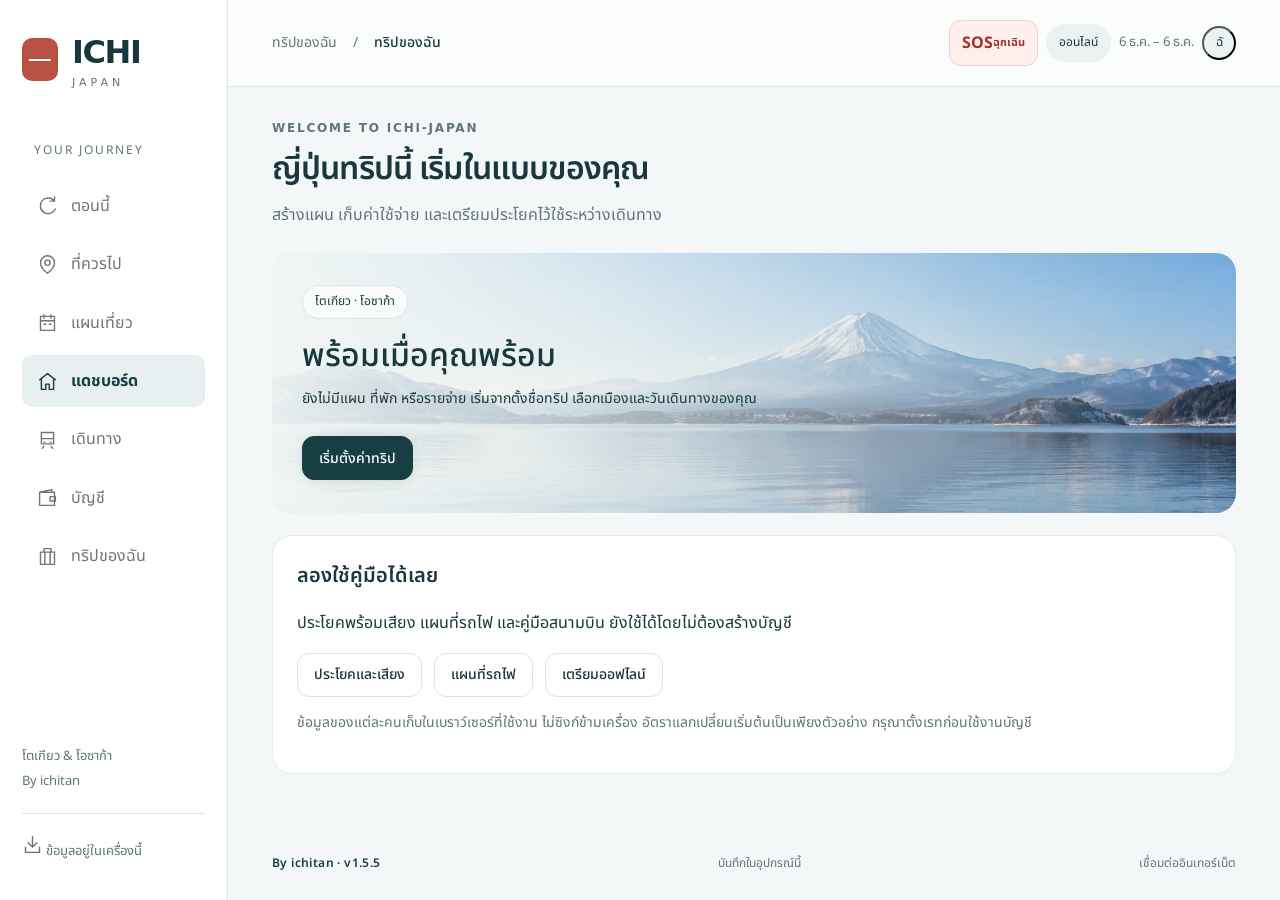
==== commit 580dfe4d: "Add files via upload" ====
--- a/index.html
+++ b/index.html
@@ -1 +1 @@
-<!doctype html><html lang="th"><head><meta charset="utf-8"><meta name="viewport" content="width=device-width,initial-scale=1,viewport-fit=cover"><meta name="theme-color" content="#254e48"><meta name="description" content="คู่หูเที่ยวญี่ปุ่น แผนทริป คู่มือสนามบิน บัญชีหารเงิน และเครื่องคิด Tax-free ที่เปิดออฟไลน์ได้"><title>ICHI-JAPAN</title><link rel="manifest" href="manifest.webmanifest"><link rel="icon" type="image/svg+xml" href="data:image/svg+xml,%3Csvg xmlns='http://www.w3.org/2000/svg' viewBox='0 0 64 64'%3E%3Crect width='64' height='64' rx='16' fill='%23254e48'/%3E%3Ctext x='32' y='46' text-anchor='middle' font-size='46' fill='white' font-family='serif'%3EI%3C/text%3E%3C/svg%3E"><link rel="stylesheet" href="style.css?v=156"><link rel="stylesheet" href="discover.css?v=156"></head><body><aside id="sidebar"></aside><div class="shell"><header id="topbar"></header><main id="app"></main><footer><span class="signature">By ichitan</span><span class="footer-local">บันทึกในอุปกรณ์นี้</span><span id="net"></span></footer></div><nav id="bottom"></nav><dialog id="modal"><div id="modalbody"></div></dialog><div id="toast" role="status"></div><input hidden type="file" id="importfile" accept="application/json"><input hidden type="file" id="docfile" accept="image/*,application/pdf"><input hidden type="file" id="ticketfile" accept="image/*,application/pdf"><script type="module" src="app.js?v=156"></script></body></html>
+<!doctype html><html lang="th"><head><meta charset="utf-8"><meta name="viewport" content="width=device-width,initial-scale=1,viewport-fit=cover"><meta name="theme-color" content="#254e48"><meta name="description" content="คู่หูเที่ยวญี่ปุ่น แผนทริป คู่มือสนามบิน บัญชีหารเงิน และเครื่องคิด Tax-free ที่เปิดออฟไลน์ได้"><title>ICHI-JAPAN</title><link rel="manifest" href="manifest.webmanifest"><link rel="icon" type="image/svg+xml" href="data:image/svg+xml,%3Csvg xmlns='http://www.w3.org/2000/svg' viewBox='0 0 64 64'%3E%3Crect width='64' height='64' rx='16' fill='%23254e48'/%3E%3Ctext x='32' y='46' text-anchor='middle' font-size='46' fill='white' font-family='serif'%3EI%3C/text%3E%3C/svg%3E"><link rel="stylesheet" href="style.css?v=155"><link rel="stylesheet" href="discover.css?v=155"></head><body><aside id="sidebar"></aside><div class="shell"><header id="topbar"></header><main id="app"></main><footer><span class="signature">By ichitan</span><span class="footer-local">บันทึกในอุปกรณ์นี้</span><span id="net"></span></footer></div><nav id="bottom"></nav><dialog id="modal"><div id="modalbody"></div></dialog><div id="toast" role="status"></div><input hidden type="file" id="importfile" accept="application/json"><input hidden type="file" id="docfile" accept="image/*,application/pdf"><input hidden type="file" id="ticketfile" accept="image/*,application/pdf"><script type="module" src="app.js?v=155"></script></body></html>
--- a/style.css
+++ b/style.css
@@ -546,11 +546,3 @@
 @media(max-width:390px){
  .dual-time154{gap:7px}.dual-time154 b{font-size:12px}.dual-time154 em{display:none}
 }
-
-/* === 1.5.6 TRANSPORTATION ============================================= */
-.route-editor156{display:grid;gap:12px}.route-editor156-title{display:grid;grid-template-columns:34px minmax(0,1fr) auto 34px minmax(0,1fr);align-items:center;gap:9px;padding:14px;border-radius:16px;background:#f3f7f5}.route-editor156-title>span{width:30px;height:30px;border-radius:10px;background:#244f47;color:#fff;display:grid;place-items:center;font-weight:800}.route-editor156-title>i{font-style:normal;color:#86a198}.route-editor156-title small,.route-editor156-title b{display:block}.route-editor156-title small{font-size:9px;color:var(--muted)}.route-editor156-title b{font-size:12px;overflow-wrap:anywhere}.route-editor156-help{display:grid;gap:3px;padding:12px 13px;border:1px dashed #cddbd5;border-radius:14px;background:#fafcfb}.route-editor156-help b{font-size:11px}.route-editor156-help span{font-size:10px;color:#45685e}.route-editor156-help small{font-size:9px;line-height:1.55;color:var(--muted)}
-.leg156{margin:11px 0;padding:12px 13px;border:1px solid #dfe9e4;border-radius:15px;background:#f8fbf9}.leg156.ready{border-color:#cfe4d9;background:#f4faf6}.leg156.partial{border-color:#eadfc6;background:#fffaf1}.leg156-head{display:flex;justify-content:space-between;gap:12px;align-items:center;margin-bottom:7px}.leg156-head span{font-size:8px;letter-spacing:1.3px;font-weight:800;color:#51766b}.leg156.partial .leg156-head span{color:#97733a}.leg156-head small{font-size:8px;color:var(--muted)}.leg156-path{display:grid;grid-template-columns:minmax(0,1fr) auto minmax(0,1fr);gap:8px;align-items:center}.leg156-path b{font-size:11px;overflow-wrap:anywhere}.leg156-path b:last-child{text-align:right}.leg156-path i{font-style:normal;color:#8aa198}.leg156 p{font-size:10px;margin:7px 0 0;color:#5e6f69}.leg156 p strong{color:#315a50}.leg156-missing{display:block;margin-top:7px;color:#9a7540;font-size:9px}.route-chips156{display:flex;gap:5px;flex-wrap:wrap;margin-top:8px}.route-chips156 span{font-size:9px;padding:5px 7px;border-radius:999px;background:#e9f2ee;color:#365e54}.leg156.partial .route-chips156 span{background:#f5ead5;color:#7e6133}
-.transport-head156{display:grid;grid-template-columns:minmax(0,1fr) auto;gap:18px;align-items:center;padding:4px 0 14px}.transport-head156 h3{font-size:20px;margin:5px 0 3px}.transport-head156 p{font-size:11px;color:var(--muted);margin:0}.transport-ring156{width:68px;height:68px;border-radius:50%;background:#edf5f1;display:grid;place-items:center;align-content:center}.transport-ring156 b{font-size:18px;color:#25554a}.transport-ring156 small{font-size:8px;color:var(--muted)}.transport-bars156>span{height:6px;border-radius:999px;background:#edf2ef;display:block;overflow:hidden}.transport-bars156>span i{display:block;height:100%;border-radius:inherit;background:#2b7464}.transport-bars156>small{display:block;margin-top:6px;font-size:9px;color:var(--muted)}.route-pack156{display:grid;gap:9px;margin-top:16px}.route-pack-row156{display:grid;grid-template-columns:30px minmax(0,1fr);gap:10px;padding:13px;border:1px solid #e1e8e4;border-radius:16px}.route-pack-row156.ready{background:#f8fbf9}.route-pack-row156.partial{background:#fffaf1;border-color:#eadfc6}.route-pack-row156.missing{background:#fff}.route-pack-num156{width:28px;height:28px;border-radius:9px;background:#edf3f0;display:grid;place-items:center;font-size:10px;font-weight:800;color:#48685f}.route-pack-title156{display:grid;grid-template-columns:minmax(0,1fr) auto minmax(0,1fr);gap:6px;align-items:center}.route-pack-title156 b{font-size:11px;overflow-wrap:anywhere}.route-pack-title156 b:last-child{text-align:right}.route-pack-title156 i{font-style:normal;color:#91a49e}.route-pack-actions156{display:flex;gap:6px;flex-wrap:wrap;margin-top:9px}.route-pack-warning156{font-size:9px;color:#976f34;margin:7px 0 0}
-.transport-overview156{display:grid;grid-template-columns:minmax(0,1fr) auto;gap:14px;align-items:center;padding:17px 18px;margin-bottom:15px;border:1px solid #dfe8e3;border-radius:20px;background:linear-gradient(135deg,#fff 0%,#f2f8f4 100%)}.transport-overview156 h2{font-size:21px;margin:4px 0}.transport-overview156 p{font-size:10px;color:var(--muted);margin:0}.transport-overview-score156{text-align:right}.transport-overview-score156 b,.transport-overview-score156 small{display:block}.transport-overview-score156 b{font-size:22px;color:#28584d}.transport-overview-score156 small{font-size:8px;color:var(--muted)}.transport-overview-actions156{grid-column:1/-1;display:flex;gap:7px;flex-wrap:wrap}.live-route156{margin:10px 0;padding:13px;border-radius:15px;background:#eef6f2;border:1px solid #d4e5dc}.live-route156-head{display:flex;justify-content:space-between;gap:10px}.live-route156-head span{font-size:8px;letter-spacing:1.2px;font-weight:800;color:#477267}.live-route156-head b{font-size:9px;color:#477267}.live-route156-path{display:grid;grid-template-columns:minmax(0,1fr) auto minmax(0,1fr);gap:8px;align-items:center;margin-top:8px}.live-route156-path strong{font-size:11px}.live-route156-path strong:last-child{text-align:right}.live-route156-path i{font-style:normal;color:#89a299}.live-route156 p{font-size:9px;margin:6px 0}.live-route156>small{display:block;font-size:9px;line-height:1.5;color:var(--muted);margin-top:6px}
-@media(max-width:800px){.route-editor156-title{grid-template-columns:30px minmax(0,1fr) auto 30px minmax(0,1fr);padding:12px;gap:6px}.route-editor156-title>span{width:28px;height:28px}.transport-overview156{padding:14px;border-radius:17px}.transport-overview-actions156{display:grid;grid-template-columns:1fr 1fr}.route-pack-row156{grid-template-columns:26px minmax(0,1fr);padding:11px}.route-pack-num156{width:25px;height:25px}.route-pack-actions156{display:grid;grid-template-columns:1fr 1fr}.route-pack-actions156 .btn{width:100%}.leg156{padding:11px}.route-chips156{gap:4px}}
-@media(max-width:390px){.route-editor156-title{grid-template-columns:28px minmax(0,1fr);}.route-editor156-title>i{display:none}.route-editor156-title>span:nth-of-type(2){margin-top:4px}.transport-overview-actions156,.route-pack-actions156{grid-template-columns:1fr}.transport-head156{grid-template-columns:1fr auto}.transport-ring156{width:58px;height:58px}.route-pack-title156{grid-template-columns:1fr}.route-pack-title156 i{display:none}.route-pack-title156 b:last-child{text-align:left}.leg156-path,.live-route156-path{grid-template-columns:1fr}.leg156-path i,.live-route156-path i{display:none}.leg156-path b:last-child,.live-route156-path strong:last-child{text-align:left}}
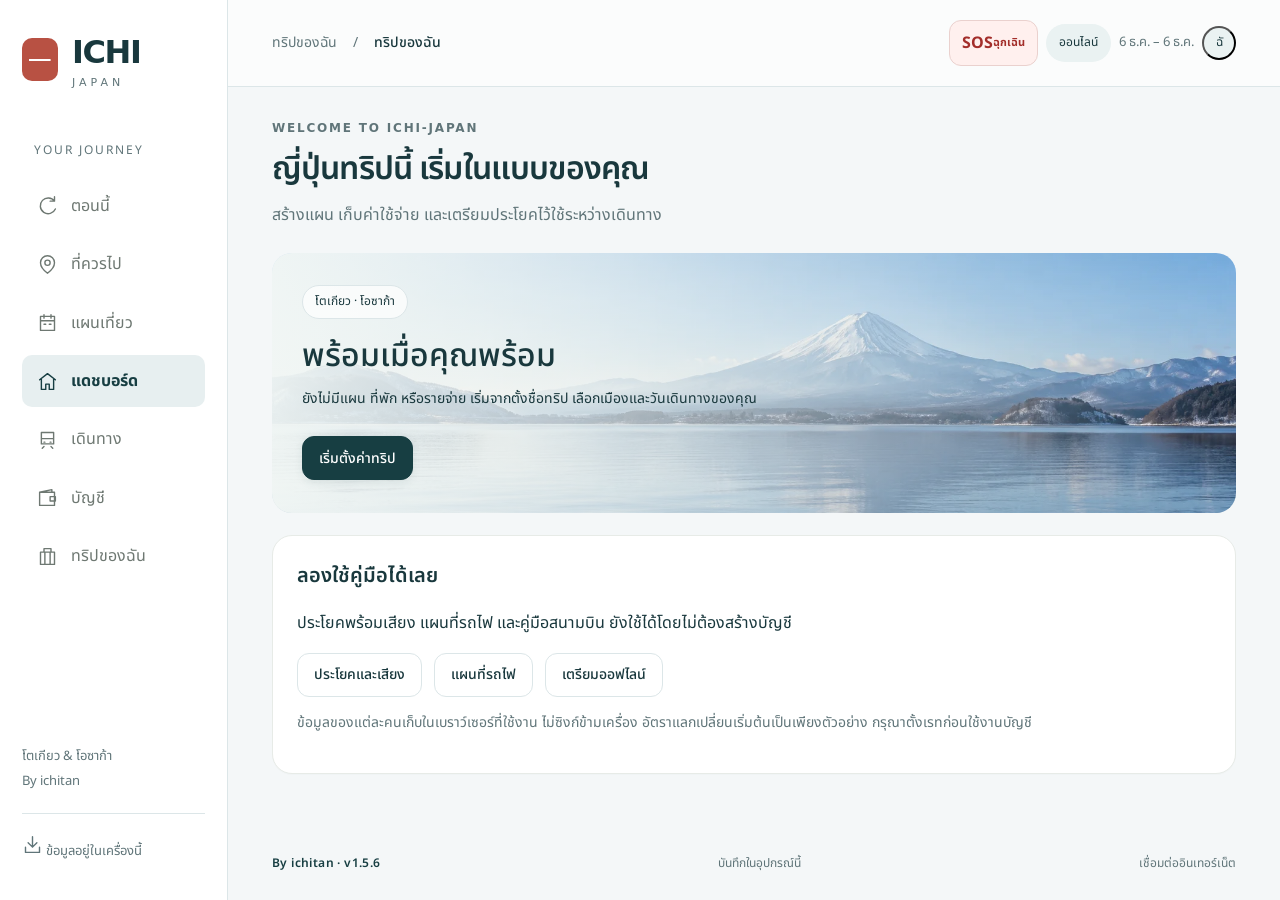
==== commit 689c7b45: "Add files via upload" ====
--- a/index.html
+++ b/index.html
@@ -1 +1 @@
-<!doctype html><html lang="th"><head><meta charset="utf-8"><meta name="viewport" content="width=device-width,initial-scale=1,viewport-fit=cover"><meta name="theme-color" content="#254e48"><meta name="description" content="คู่หูเที่ยวญี่ปุ่น แผนทริป คู่มือสนามบิน บัญชีหารเงิน และเครื่องคิด Tax-free ที่เปิดออฟไลน์ได้"><title>ICHI-JAPAN</title><link rel="manifest" href="manifest.webmanifest"><link rel="icon" type="image/svg+xml" href="data:image/svg+xml,%3Csvg xmlns='http://www.w3.org/2000/svg' viewBox='0 0 64 64'%3E%3Crect width='64' height='64' rx='16' fill='%23254e48'/%3E%3Ctext x='32' y='46' text-anchor='middle' font-size='46' fill='white' font-family='serif'%3EI%3C/text%3E%3C/svg%3E"><link rel="stylesheet" href="style.css?v=155"><link rel="stylesheet" href="discover.css?v=155"></head><body><aside id="sidebar"></aside><div class="shell"><header id="topbar"></header><main id="app"></main><footer><span class="signature">By ichitan</span><span class="footer-local">บันทึกในอุปกรณ์นี้</span><span id="net"></span></footer></div><nav id="bottom"></nav><dialog id="modal"><div id="modalbody"></div></dialog><div id="toast" role="status"></div><input hidden type="file" id="importfile" accept="application/json"><input hidden type="file" id="docfile" accept="image/*,application/pdf"><input hidden type="file" id="ticketfile" accept="image/*,application/pdf"><script type="module" src="app.js?v=155"></script></body></html>
+<!doctype html><html lang="th"><head><meta charset="utf-8"><meta name="viewport" content="width=device-width,initial-scale=1,viewport-fit=cover"><meta name="theme-color" content="#254e48"><meta name="description" content="คู่หูเที่ยวญี่ปุ่น แผนทริป คู่มือสนามบิน บัญชีหารเงิน และเครื่องคิด Tax-free ที่เปิดออฟไลน์ได้"><title>ICHI-JAPAN</title><link rel="manifest" href="manifest.webmanifest"><link rel="icon" type="image/svg+xml" href="data:image/svg+xml,%3Csvg xmlns='http://www.w3.org/2000/svg' viewBox='0 0 64 64'%3E%3Crect width='64' height='64' rx='16' fill='%23254e48'/%3E%3Ctext x='32' y='46' text-anchor='middle' font-size='46' fill='white' font-family='serif'%3EI%3C/text%3E%3C/svg%3E"><link rel="stylesheet" href="style.css?v=1561"><link rel="stylesheet" href="discover.css?v=1561"></head><body><aside id="sidebar"></aside><div class="shell"><header id="topbar"></header><main id="app"></main><footer><span class="signature">By ichitan</span><span class="footer-local">บันทึกในอุปกรณ์นี้</span><span id="net"></span></footer></div><nav id="bottom"></nav><dialog id="modal"><div id="modalbody"></div></dialog><div id="toast" role="status"></div><input hidden type="file" id="importfile" accept="application/json"><input hidden type="file" id="docfile" accept="image/*,application/pdf"><input hidden type="file" id="ticketfile" accept="image/*,application/pdf"><script type="module" src="app.js?v=1561"></script></body></html>
--- a/style.css
+++ b/style.css
@@ -546,3 +546,11 @@
 @media(max-width:390px){
  .dual-time154{gap:7px}.dual-time154 b{font-size:12px}.dual-time154 em{display:none}
 }
+
+/* === 1.5.6 TRANSPORTATION ============================================= */
+.route-editor156{display:grid;gap:12px}.route-editor156-title{display:grid;grid-template-columns:34px minmax(0,1fr) auto 34px minmax(0,1fr);align-items:center;gap:9px;padding:14px;border-radius:16px;background:#f3f7f5}.route-editor156-title>span{width:30px;height:30px;border-radius:10px;background:#244f47;color:#fff;display:grid;place-items:center;font-weight:800}.route-editor156-title>i{font-style:normal;color:#86a198}.route-editor156-title small,.route-editor156-title b{display:block}.route-editor156-title small{font-size:9px;color:var(--muted)}.route-editor156-title b{font-size:12px;overflow-wrap:anywhere}.route-editor156-help{display:grid;gap:3px;padding:12px 13px;border:1px dashed #cddbd5;border-radius:14px;background:#fafcfb}.route-editor156-help b{font-size:11px}.route-editor156-help span{font-size:10px;color:#45685e}.route-editor156-help small{font-size:9px;line-height:1.55;color:var(--muted)}
+.leg156{margin:11px 0;padding:12px 13px;border:1px solid #dfe9e4;border-radius:15px;background:#f8fbf9}.leg156.ready{border-color:#cfe4d9;background:#f4faf6}.leg156.partial{border-color:#eadfc6;background:#fffaf1}.leg156-head{display:flex;justify-content:space-between;gap:12px;align-items:center;margin-bottom:7px}.leg156-head span{font-size:8px;letter-spacing:1.3px;font-weight:800;color:#51766b}.leg156.partial .leg156-head span{color:#97733a}.leg156-head small{font-size:8px;color:var(--muted)}.leg156-path{display:grid;grid-template-columns:minmax(0,1fr) auto minmax(0,1fr);gap:8px;align-items:center}.leg156-path b{font-size:11px;overflow-wrap:anywhere}.leg156-path b:last-child{text-align:right}.leg156-path i{font-style:normal;color:#8aa198}.leg156 p{font-size:10px;margin:7px 0 0;color:#5e6f69}.leg156 p strong{color:#315a50}.leg156-missing{display:block;margin-top:7px;color:#9a7540;font-size:9px}.route-chips156{display:flex;gap:5px;flex-wrap:wrap;margin-top:8px}.route-chips156 span{font-size:9px;padding:5px 7px;border-radius:999px;background:#e9f2ee;color:#365e54}.leg156.partial .route-chips156 span{background:#f5ead5;color:#7e6133}
+.transport-head156{display:grid;grid-template-columns:minmax(0,1fr) auto;gap:18px;align-items:center;padding:4px 0 14px}.transport-head156 h3{font-size:20px;margin:5px 0 3px}.transport-head156 p{font-size:11px;color:var(--muted);margin:0}.transport-ring156{width:68px;height:68px;border-radius:50%;background:#edf5f1;display:grid;place-items:center;align-content:center}.transport-ring156 b{font-size:18px;color:#25554a}.transport-ring156 small{font-size:8px;color:var(--muted)}.transport-bars156>span{height:6px;border-radius:999px;background:#edf2ef;display:block;overflow:hidden}.transport-bars156>span i{display:block;height:100%;border-radius:inherit;background:#2b7464}.transport-bars156>small{display:block;margin-top:6px;font-size:9px;color:var(--muted)}.route-pack156{display:grid;gap:9px;margin-top:16px}.route-pack-row156{display:grid;grid-template-columns:30px minmax(0,1fr);gap:10px;padding:13px;border:1px solid #e1e8e4;border-radius:16px}.route-pack-row156.ready{background:#f8fbf9}.route-pack-row156.partial{background:#fffaf1;border-color:#eadfc6}.route-pack-row156.missing{background:#fff}.route-pack-num156{width:28px;height:28px;border-radius:9px;background:#edf3f0;display:grid;place-items:center;font-size:10px;font-weight:800;color:#48685f}.route-pack-title156{display:grid;grid-template-columns:minmax(0,1fr) auto minmax(0,1fr);gap:6px;align-items:center}.route-pack-title156 b{font-size:11px;overflow-wrap:anywhere}.route-pack-title156 b:last-child{text-align:right}.route-pack-title156 i{font-style:normal;color:#91a49e}.route-pack-actions156{display:flex;gap:6px;flex-wrap:wrap;margin-top:9px}.route-pack-warning156{font-size:9px;color:#976f34;margin:7px 0 0}
+.transport-overview156{display:grid;grid-template-columns:minmax(0,1fr) auto;gap:14px;align-items:center;padding:17px 18px;margin-bottom:15px;border:1px solid #dfe8e3;border-radius:20px;background:linear-gradient(135deg,#fff 0%,#f2f8f4 100%)}.transport-overview156 h2{font-size:21px;margin:4px 0}.transport-overview156 p{font-size:10px;color:var(--muted);margin:0}.transport-overview-score156{text-align:right}.transport-overview-score156 b,.transport-overview-score156 small{display:block}.transport-overview-score156 b{font-size:22px;color:#28584d}.transport-overview-score156 small{font-size:8px;color:var(--muted)}.transport-overview-actions156{grid-column:1/-1;display:flex;gap:7px;flex-wrap:wrap}.live-route156{margin:10px 0;padding:13px;border-radius:15px;background:#eef6f2;border:1px solid #d4e5dc}.live-route156-head{display:flex;justify-content:space-between;gap:10px}.live-route156-head span{font-size:8px;letter-spacing:1.2px;font-weight:800;color:#477267}.live-route156-head b{font-size:9px;color:#477267}.live-route156-path{display:grid;grid-template-columns:minmax(0,1fr) auto minmax(0,1fr);gap:8px;align-items:center;margin-top:8px}.live-route156-path strong{font-size:11px}.live-route156-path strong:last-child{text-align:right}.live-route156-path i{font-style:normal;color:#89a299}.live-route156 p{font-size:9px;margin:6px 0}.live-route156>small{display:block;font-size:9px;line-height:1.5;color:var(--muted);margin-top:6px}
+@media(max-width:800px){.route-editor156-title{grid-template-columns:30px minmax(0,1fr) auto 30px minmax(0,1fr);padding:12px;gap:6px}.route-editor156-title>span{width:28px;height:28px}.transport-overview156{padding:14px;border-radius:17px}.transport-overview-actions156{display:grid;grid-template-columns:1fr 1fr}.route-pack-row156{grid-template-columns:26px minmax(0,1fr);padding:11px}.route-pack-num156{width:25px;height:25px}.route-pack-actions156{display:grid;grid-template-columns:1fr 1fr}.route-pack-actions156 .btn{width:100%}.leg156{padding:11px}.route-chips156{gap:4px}}
+@media(max-width:390px){.route-editor156-title{grid-template-columns:28px minmax(0,1fr);}.route-editor156-title>i{display:none}.route-editor156-title>span:nth-of-type(2){margin-top:4px}.transport-overview-actions156,.route-pack-actions156{grid-template-columns:1fr}.transport-head156{grid-template-columns:1fr auto}.transport-ring156{width:58px;height:58px}.route-pack-title156{grid-template-columns:1fr}.route-pack-title156 i{display:none}.route-pack-title156 b:last-child{text-align:left}.leg156-path,.live-route156-path{grid-template-columns:1fr}.leg156-path i,.live-route156-path i{display:none}.leg156-path b:last-child,.live-route156-path strong:last-child{text-align:left}}
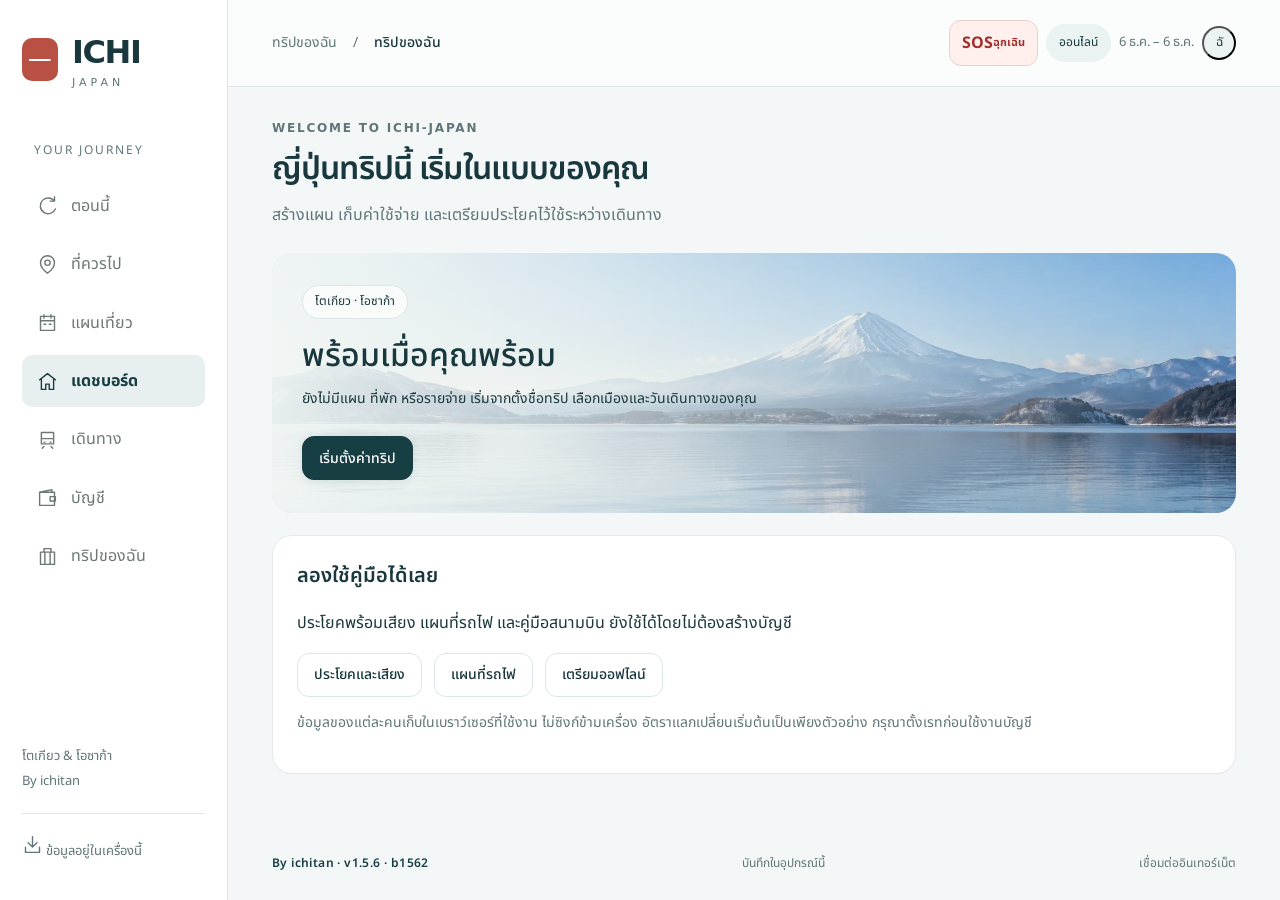
==== commit 35e3ea00: "Add files via upload" ====
--- a/index.html
+++ b/index.html
@@ -1 +1 @@
-<!doctype html><html lang="th"><head><meta charset="utf-8"><meta name="viewport" content="width=device-width,initial-scale=1,viewport-fit=cover"><meta name="theme-color" content="#254e48"><meta name="description" content="คู่หูเที่ยวญี่ปุ่น แผนทริป คู่มือสนามบิน บัญชีหารเงิน และเครื่องคิด Tax-free ที่เปิดออฟไลน์ได้"><title>ICHI-JAPAN</title><link rel="manifest" href="manifest.webmanifest"><link rel="icon" type="image/svg+xml" href="data:image/svg+xml,%3Csvg xmlns='http://www.w3.org/2000/svg' viewBox='0 0 64 64'%3E%3Crect width='64' height='64' rx='16' fill='%23254e48'/%3E%3Ctext x='32' y='46' text-anchor='middle' font-size='46' fill='white' font-family='serif'%3EI%3C/text%3E%3C/svg%3E"><link rel="stylesheet" href="style.css?v=1561"><link rel="stylesheet" href="discover.css?v=1561"></head><body><aside id="sidebar"></aside><div class="shell"><header id="topbar"></header><main id="app"></main><footer><span class="signature">By ichitan</span><span class="footer-local">บันทึกในอุปกรณ์นี้</span><span id="net"></span></footer></div><nav id="bottom"></nav><dialog id="modal"><div id="modalbody"></div></dialog><div id="toast" role="status"></div><input hidden type="file" id="importfile" accept="application/json"><input hidden type="file" id="docfile" accept="image/*,application/pdf"><input hidden type="file" id="ticketfile" accept="image/*,application/pdf"><script type="module" src="app.js?v=1561"></script></body></html>
+<!doctype html><html lang="th"><head><meta charset="utf-8"><meta name="viewport" content="width=device-width,initial-scale=1,viewport-fit=cover"><meta name="theme-color" content="#254e48"><meta name="description" content="คู่หูเที่ยวญี่ปุ่น แผนทริป คู่มือสนามบิน บัญชีหารเงิน และเครื่องคิด Tax-free ที่เปิดออฟไลน์ได้"><title>ICHI-JAPAN</title><link rel="manifest" href="manifest.webmanifest"><link rel="icon" type="image/svg+xml" href="data:image/svg+xml,%3Csvg xmlns='http://www.w3.org/2000/svg' viewBox='0 0 64 64'%3E%3Crect width='64' height='64' rx='16' fill='%23254e48'/%3E%3Ctext x='32' y='46' text-anchor='middle' font-size='46' fill='white' font-family='serif'%3EI%3C/text%3E%3C/svg%3E"><link rel="stylesheet" href="style.css?v=1562"><link rel="stylesheet" href="discover.css?v=1562"></head><body><aside id="sidebar"></aside><div class="shell"><header id="topbar"></header><main id="app"></main><footer><span class="signature">By ichitan</span><span class="footer-local">บันทึกในอุปกรณ์นี้</span><span id="net"></span></footer></div><nav id="bottom"></nav><dialog id="modal"><div id="modalbody"></div></dialog><div id="toast" role="status"></div><input hidden type="file" id="importfile" accept="application/json"><input hidden type="file" id="docfile" accept="image/*,application/pdf"><input hidden type="file" id="ticketfile" accept="image/*,application/pdf"><script type="module" src="app.js?v=1562"></script></body></html>
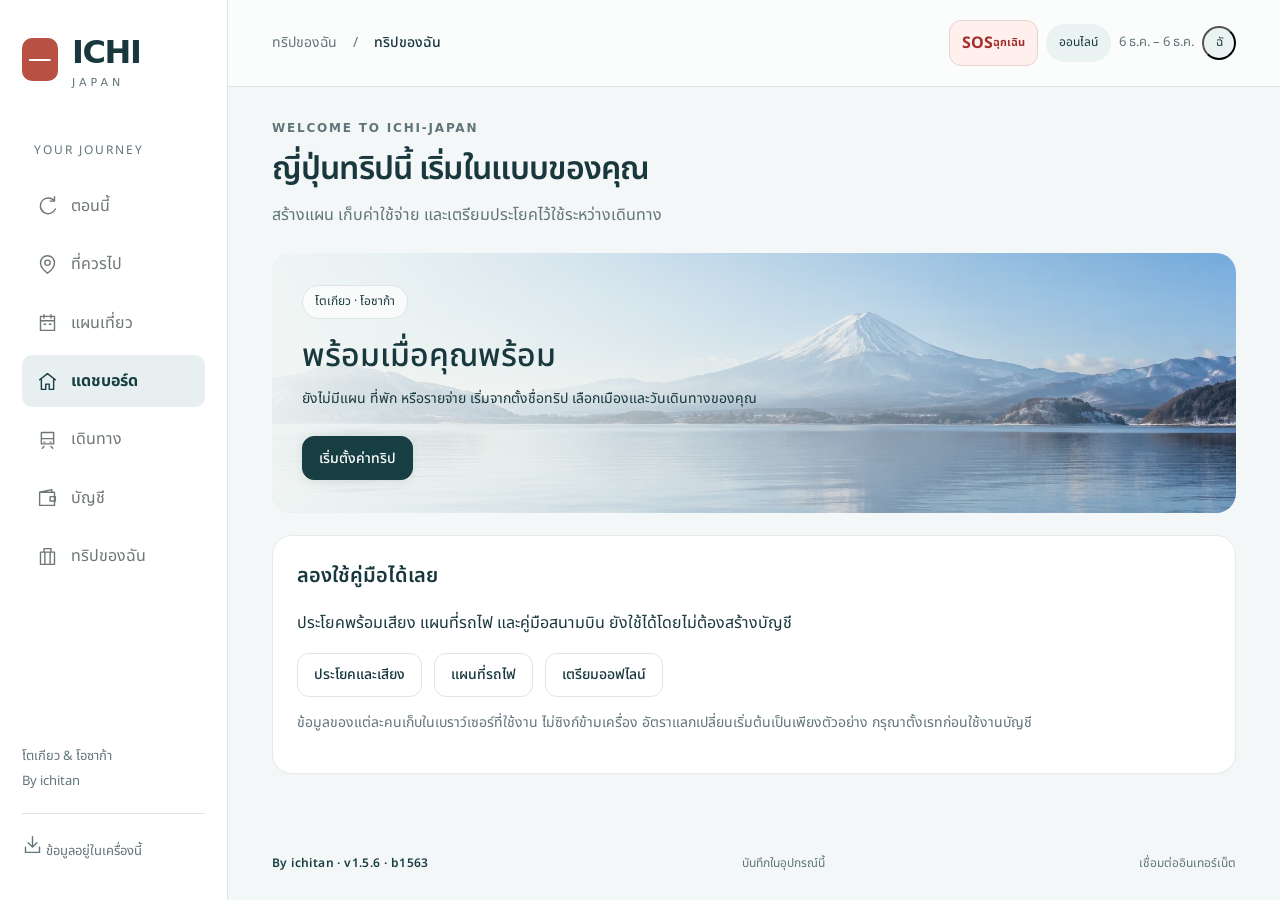
==== commit b290006c: "Add files via upload" ====
--- a/index.html
+++ b/index.html
@@ -1 +1 @@
-<!doctype html><html lang="th"><head><meta charset="utf-8"><meta name="viewport" content="width=device-width,initial-scale=1,viewport-fit=cover"><meta name="theme-color" content="#254e48"><meta name="description" content="คู่หูเที่ยวญี่ปุ่น แผนทริป คู่มือสนามบิน บัญชีหารเงิน และเครื่องคิด Tax-free ที่เปิดออฟไลน์ได้"><title>ICHI-JAPAN</title><link rel="manifest" href="manifest.webmanifest"><link rel="icon" type="image/svg+xml" href="data:image/svg+xml,%3Csvg xmlns='http://www.w3.org/2000/svg' viewBox='0 0 64 64'%3E%3Crect width='64' height='64' rx='16' fill='%23254e48'/%3E%3Ctext x='32' y='46' text-anchor='middle' font-size='46' fill='white' font-family='serif'%3EI%3C/text%3E%3C/svg%3E"><link rel="stylesheet" href="style.css?v=1562"><link rel="stylesheet" href="discover.css?v=1562"></head><body><aside id="sidebar"></aside><div class="shell"><header id="topbar"></header><main id="app"></main><footer><span class="signature">By ichitan</span><span class="footer-local">บันทึกในอุปกรณ์นี้</span><span id="net"></span></footer></div><nav id="bottom"></nav><dialog id="modal"><div id="modalbody"></div></dialog><div id="toast" role="status"></div><input hidden type="file" id="importfile" accept="application/json"><input hidden type="file" id="docfile" accept="image/*,application/pdf"><input hidden type="file" id="ticketfile" accept="image/*,application/pdf"><script type="module" src="app.js?v=1562"></script></body></html>
+<!doctype html><html lang="th"><head><meta charset="utf-8"><meta name="viewport" content="width=device-width,initial-scale=1,viewport-fit=cover"><meta name="theme-color" content="#254e48"><meta name="description" content="คู่หูเที่ยวญี่ปุ่น แผนทริป คู่มือสนามบิน บัญชีหารเงิน และเครื่องคิด Tax-free ที่เปิดออฟไลน์ได้"><title>ICHI-JAPAN</title><link rel="manifest" href="manifest.webmanifest"><link rel="icon" type="image/svg+xml" href="data:image/svg+xml,%3Csvg xmlns='http://www.w3.org/2000/svg' viewBox='0 0 64 64'%3E%3Crect width='64' height='64' rx='16' fill='%23254e48'/%3E%3Ctext x='32' y='46' text-anchor='middle' font-size='46' fill='white' font-family='serif'%3EI%3C/text%3E%3C/svg%3E"><link rel="stylesheet" href="style.css?v=1563"><link rel="stylesheet" href="discover.css?v=1563"></head><body><aside id="sidebar"></aside><div class="shell"><header id="topbar"></header><main id="app"></main><footer><span class="signature">By ichitan</span><span class="footer-local">บันทึกในอุปกรณ์นี้</span><span id="net"></span></footer></div><nav id="bottom"></nav><dialog id="modal"><div id="modalbody"></div></dialog><div id="toast" role="status"></div><input hidden type="file" id="importfile" accept="application/json"><input hidden type="file" id="docfile" accept="image/*,application/pdf"><input hidden type="file" id="ticketfile" accept="image/*,application/pdf"><script type="module" src="app.js?v=1563"></script></body></html>
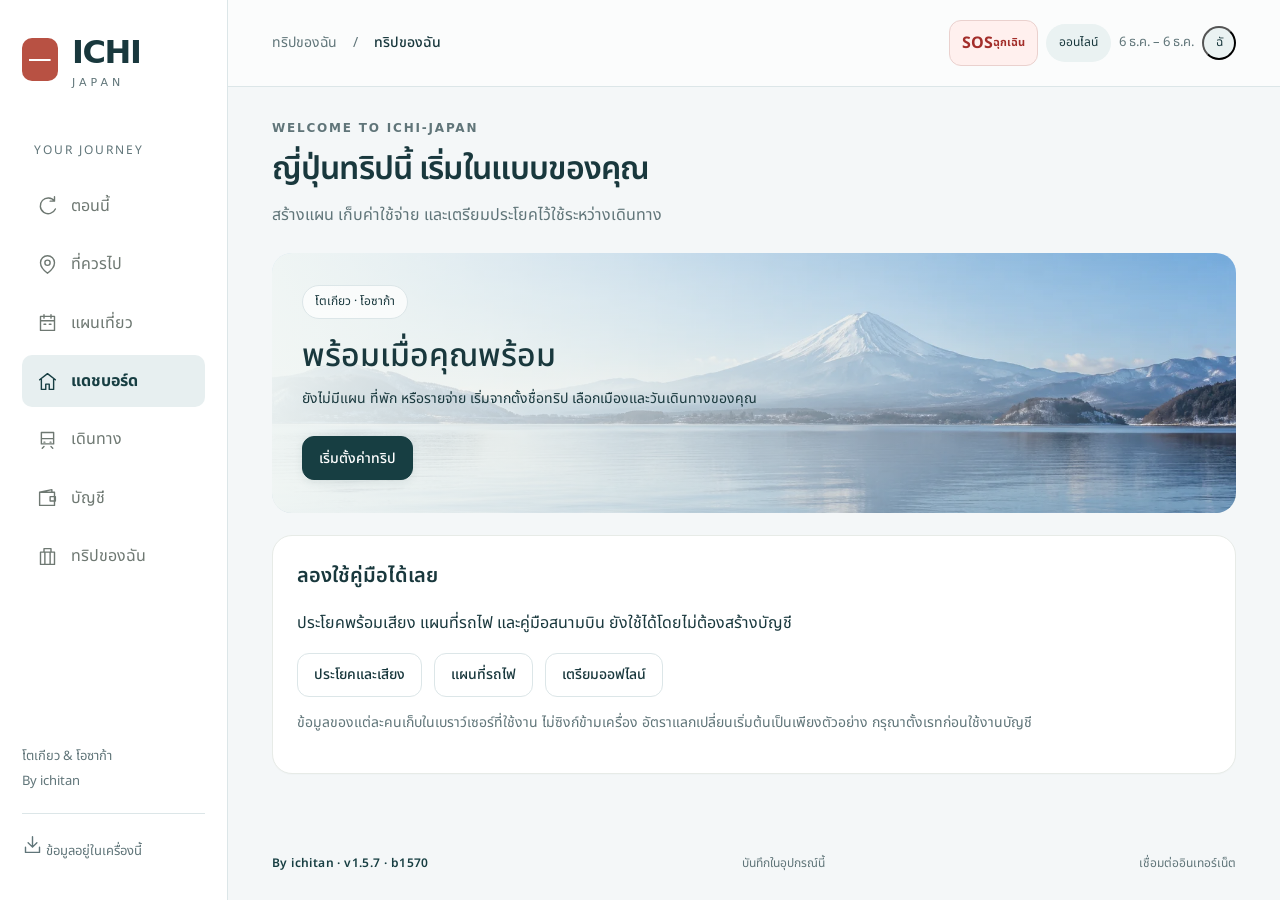
==== commit f6493295: "Add files via upload" ====
--- a/index.html
+++ b/index.html
@@ -1 +1 @@
-<!doctype html><html lang="th"><head><meta charset="utf-8"><meta name="viewport" content="width=device-width,initial-scale=1,viewport-fit=cover"><meta name="theme-color" content="#254e48"><meta name="description" content="คู่หูเที่ยวญี่ปุ่น แผนทริป คู่มือสนามบิน บัญชีหารเงิน และเครื่องคิด Tax-free ที่เปิดออฟไลน์ได้"><title>ICHI-JAPAN</title><link rel="manifest" href="manifest.webmanifest"><link rel="icon" type="image/svg+xml" href="data:image/svg+xml,%3Csvg xmlns='http://www.w3.org/2000/svg' viewBox='0 0 64 64'%3E%3Crect width='64' height='64' rx='16' fill='%23254e48'/%3E%3Ctext x='32' y='46' text-anchor='middle' font-size='46' fill='white' font-family='serif'%3EI%3C/text%3E%3C/svg%3E"><link rel="stylesheet" href="style.css?v=1563"><link rel="stylesheet" href="discover.css?v=1563"></head><body><aside id="sidebar"></aside><div class="shell"><header id="topbar"></header><main id="app"></main><footer><span class="signature">By ichitan</span><span class="footer-local">บันทึกในอุปกรณ์นี้</span><span id="net"></span></footer></div><nav id="bottom"></nav><dialog id="modal"><div id="modalbody"></div></dialog><div id="toast" role="status"></div><input hidden type="file" id="importfile" accept="application/json"><input hidden type="file" id="docfile" accept="image/*,application/pdf"><input hidden type="file" id="ticketfile" accept="image/*,application/pdf"><script type="module" src="app.js?v=1563"></script></body></html>
+<!doctype html><html lang="th"><head><meta charset="utf-8"><meta name="viewport" content="width=device-width,initial-scale=1,viewport-fit=cover"><meta name="theme-color" content="#254e48"><meta name="description" content="คู่หูเที่ยวญี่ปุ่น แผนทริป Transportation, Ticket & Booking, ซ้อม ตม. ญี่ปุ่น และเครื่องมือใช้งานออฟไลน์"><title>ICHI-JAPAN</title><link rel="manifest" href="manifest.webmanifest"><link rel="icon" type="image/svg+xml" href="data:image/svg+xml,%3Csvg xmlns='http://www.w3.org/2000/svg' viewBox='0 0 64 64'%3E%3Crect width='64' height='64' rx='16' fill='%23254e48'/%3E%3Ctext x='32' y='46' text-anchor='middle' font-size='46' fill='white' font-family='serif'%3EI%3C/text%3E%3C/svg%3E"><link rel="stylesheet" href="style.css?v=1570"><link rel="stylesheet" href="discover.css?v=1570"></head><body><aside id="sidebar"></aside><div class="shell"><header id="topbar"></header><main id="app"></main><footer><span class="signature">By ichitan</span><span class="footer-local">บันทึกในอุปกรณ์นี้</span><span id="net"></span></footer></div><nav id="bottom"></nav><dialog id="modal"><div id="modalbody"></div></dialog><div id="toast" role="status"></div><input hidden type="file" id="importfile" accept="application/json"><input hidden type="file" id="docfile" accept="image/*,application/pdf"><input hidden type="file" id="ticketfile" accept="image/*,application/pdf"><script type="module" src="app.js?v=1570"></script></body></html>
--- a/style.css
+++ b/style.css
@@ -554,3 +554,10 @@
 .transport-overview156{display:grid;grid-template-columns:minmax(0,1fr) auto;gap:14px;align-items:center;padding:17px 18px;margin-bottom:15px;border:1px solid #dfe8e3;border-radius:20px;background:linear-gradient(135deg,#fff 0%,#f2f8f4 100%)}.transport-overview156 h2{font-size:21px;margin:4px 0}.transport-overview156 p{font-size:10px;color:var(--muted);margin:0}.transport-overview-score156{text-align:right}.transport-overview-score156 b,.transport-overview-score156 small{display:block}.transport-overview-score156 b{font-size:22px;color:#28584d}.transport-overview-score156 small{font-size:8px;color:var(--muted)}.transport-overview-actions156{grid-column:1/-1;display:flex;gap:7px;flex-wrap:wrap}.live-route156{margin:10px 0;padding:13px;border-radius:15px;background:#eef6f2;border:1px solid #d4e5dc}.live-route156-head{display:flex;justify-content:space-between;gap:10px}.live-route156-head span{font-size:8px;letter-spacing:1.2px;font-weight:800;color:#477267}.live-route156-head b{font-size:9px;color:#477267}.live-route156-path{display:grid;grid-template-columns:minmax(0,1fr) auto minmax(0,1fr);gap:8px;align-items:center;margin-top:8px}.live-route156-path strong{font-size:11px}.live-route156-path strong:last-child{text-align:right}.live-route156-path i{font-style:normal;color:#89a299}.live-route156 p{font-size:9px;margin:6px 0}.live-route156>small{display:block;font-size:9px;line-height:1.5;color:var(--muted);margin-top:6px}
 @media(max-width:800px){.route-editor156-title{grid-template-columns:30px minmax(0,1fr) auto 30px minmax(0,1fr);padding:12px;gap:6px}.route-editor156-title>span{width:28px;height:28px}.transport-overview156{padding:14px;border-radius:17px}.transport-overview-actions156{display:grid;grid-template-columns:1fr 1fr}.route-pack-row156{grid-template-columns:26px minmax(0,1fr);padding:11px}.route-pack-num156{width:25px;height:25px}.route-pack-actions156{display:grid;grid-template-columns:1fr 1fr}.route-pack-actions156 .btn{width:100%}.leg156{padding:11px}.route-chips156{gap:4px}}
 @media(max-width:390px){.route-editor156-title{grid-template-columns:28px minmax(0,1fr);}.route-editor156-title>i{display:none}.route-editor156-title>span:nth-of-type(2){margin-top:4px}.transport-overview-actions156,.route-pack-actions156{grid-template-columns:1fr}.transport-head156{grid-template-columns:1fr auto}.transport-ring156{width:58px;height:58px}.route-pack-title156{grid-template-columns:1fr}.route-pack-title156 i{display:none}.route-pack-title156 b:last-child{text-align:left}.leg156-path,.live-route156-path{grid-template-columns:1fr}.leg156-path i,.live-route156-path i{display:none}.leg156-path b:last-child,.live-route156-path strong:last-child{text-align:left}}
+
+/* === 1.5.7 · Ticket & Booking 2.0 + Immigration Coach ===================== */
+.imm-hero157{display:grid;grid-template-columns:minmax(0,1fr) auto;gap:24px;align-items:center;padding:28px;border:1px solid var(--line);border-radius:28px;background:linear-gradient(145deg,#f7fbfa,#eef6f3);margin-bottom:16px;overflow:hidden}.imm-hero157 h2{margin:6px 0 8px;font-size:clamp(24px,3vw,38px);line-height:1.15}.imm-hero157 p{margin:0;max-width:760px;color:var(--muted);line-height:1.7}.imm-score157{min-width:116px;aspect-ratio:1;border-radius:50%;display:grid;place-content:center;text-align:center;background:#fff;border:8px solid #dcebe6;box-shadow:0 12px 36px #163c3612}.imm-score157 b{font-size:28px;color:var(--ink)}.imm-score157 span{font-size:11px;color:var(--muted)}
+.imm-actions157{display:flex;gap:10px;flex-wrap:wrap;margin:16px 0 22px}.imm-ready157{margin-bottom:18px}.imm-quick157{display:grid;grid-template-columns:repeat(2,minmax(0,1fr));gap:10px}.imm-quick157>div{border:1px solid var(--line);border-radius:16px;padding:14px;background:#fff;min-width:0}.imm-quick157>div.ready{border-color:#cce2da;background:#f8fcfa}.imm-quick157>div.missing{border-style:dashed;background:#fafafa}.imm-quick157 span,.imm-quick157 small{display:block;color:var(--muted);font-size:11px}.imm-quick157 b{display:block;margin:4px 0;font-size:14px;line-height:1.45;overflow-wrap:anywhere}.imm-layout157{align-items:start}.imm-filter157{margin:8px 0 14px}.imm-qa157 summary{gap:10px;align-items:flex-start}.imm-cat157{margin-left:auto;font-style:normal;font-size:10px;padding:4px 8px;border-radius:999px;background:#eef4f2;color:var(--muted);white-space:nowrap}.imm-personal157{border-color:#bcded2;background:#f4fbf8}.imm-personal157 p[lang=en]{font-size:18px;font-weight:750;margin:6px 0}.imm-personal157 small{color:var(--muted)}.imm-missing-answer157{display:grid;gap:4px;border:1px dashed #d5dddd;border-radius:14px;padding:12px;margin:10px 0;background:#fafbfb}.imm-missing-answer157 span{color:var(--muted);font-size:12px}.imm-example157{margin:10px 0}.imm-example157>summary{font-size:12px;color:var(--muted);cursor:pointer}.imm-check157 .row b{font-size:12px}.imm-flow157{display:grid;gap:12px;padding-left:22px}.imm-flow157 li{padding-left:4px}.imm-flow157 li b,.imm-flow157 li span{display:block}.imm-flow157 li span{font-size:12px;color:var(--muted);line-height:1.55;margin-top:3px}
+.practice157{max-width:680px}.practice157-top{display:flex;align-items:center;justify-content:space-between;gap:16px;color:var(--muted);font-size:12px}.practice157-top b{display:grid;place-items:center;width:52px;height:52px;border-radius:50%;font-size:22px;background:#eef5f2;color:var(--ink)}.practice157 h2{font-size:clamp(28px,5vw,46px);line-height:1.15;margin:20px 0 8px}.practice157>.reading{font-size:16px}.practice-wait157{min-height:110px;display:grid;place-items:center;text-align:center;border:1px dashed var(--line);border-radius:20px;color:var(--muted);margin:20px 0;padding:20px}.practice-answer157{border-radius:20px;padding:18px;margin:20px 0;border:1px solid var(--line)}.practice-answer157.ready{background:#f4fbf8;border-color:#bcded2}.practice-answer157.missing{background:#fffaf2}.practice-answer157 span,.practice-answer157 small{display:block;color:var(--muted);font-size:12px}.practice-answer157 h3{font-size:22px;line-height:1.35;margin:8px 0}.practice-actions157{display:flex;flex-wrap:wrap;gap:8px}
+.booking-detail-intro157{display:grid;gap:4px;margin-bottom:12px;padding:14px;border-radius:16px;background:#f5f8f7}.booking-detail-intro157 span{font-size:11px;color:var(--muted)}.booking-detail-intro157 b{font-size:18px}.booking-detail-intro157 small{color:var(--muted)}.booking-row157{display:grid;grid-template-columns:minmax(0,1fr) auto;gap:14px;align-items:center;padding:14px 0;border-bottom:1px solid var(--line)}.booking-row157:last-child{border-bottom:0}.booking-row157 h3{margin:6px 0 4px}.booking-row157 p{margin:0;color:var(--muted);font-size:12px}.booking-row-head157{display:flex;gap:8px;align-items:center;flex-wrap:wrap}.booking-row-head157 small{color:var(--muted)}.booking-deadline157{display:block;color:#966b2e;margin-top:6px}.booking-today157{padding:16px;border:1px solid #cde1da;background:#f8fcfa;border-radius:20px;margin-bottom:18px}.booking-code157{display:flex;align-items:center;gap:8px;flex-wrap:wrap;margin:8px 0}.booking-code157 small{width:100%;font-size:10px;color:var(--muted)}.booking-code157 b{font-family:ui-monospace,SFMono-Regular,Menlo,monospace;letter-spacing:.04em}.ticket-today157{border:1px solid #cde1da;background:#f8fcfa;border-radius:22px;padding:16px;margin-bottom:18px}.wallet-ticket157 .wallet-ticket-body>p{overflow-wrap:anywhere}.live-booking157{padding:14px 16px;border:1px solid #d2e4de;border-radius:18px;background:#f7fbfa;margin:12px 0}.live-booking157>div:first-child{display:flex;justify-content:space-between;gap:12px}.live-booking157 span{font-size:10px;letter-spacing:.08em;color:var(--muted)}.live-booking157 p{margin:8px 0 4px}.live-booking157 small{display:block;color:var(--muted);margin-bottom:8px}
+@media(max-width:720px){.imm-hero157{grid-template-columns:1fr;padding:20px;border-radius:22px}.imm-score157{min-width:0;width:94px;justify-self:start}.imm-actions157>.btn{flex:1 1 calc(50% - 8px)}.imm-quick157{grid-template-columns:1fr}.imm-layout157{grid-template-columns:1fr!important}.booking-row157{grid-template-columns:1fr}.booking-row157 .hub-actions{justify-content:flex-start}.practice157 h2{font-size:30px}.practice-actions157>.btn{flex:1 1 46%}.imm-cat157{display:none}}
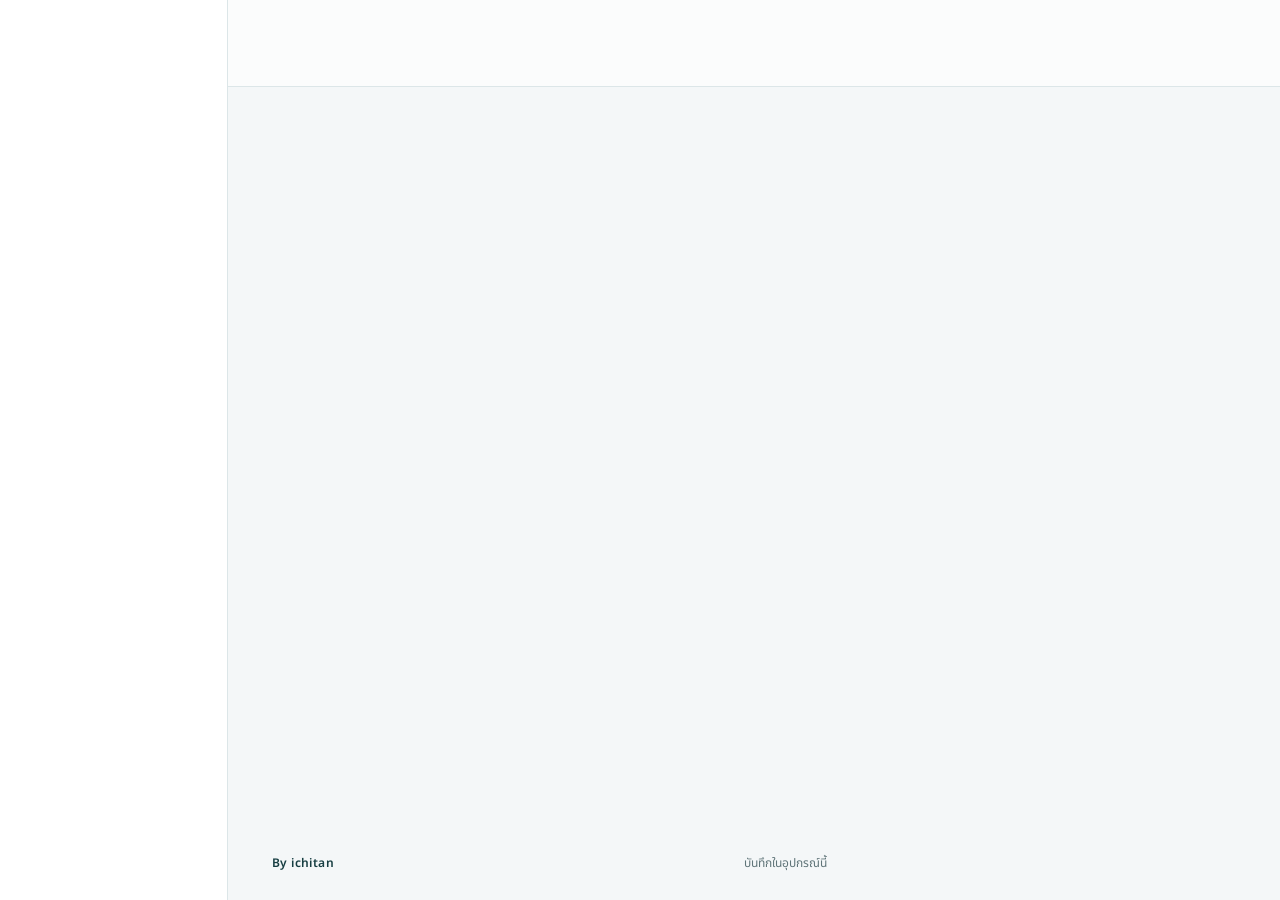
==== commit 66bfc39b: "Add files via upload" ====
--- a/index.html
+++ b/index.html
@@ -1 +1 @@
-<!doctype html><html lang="th"><head><meta charset="utf-8"><meta name="viewport" content="width=device-width,initial-scale=1,viewport-fit=cover"><meta name="theme-color" content="#254e48"><meta name="description" content="คู่หูเที่ยวญี่ปุ่น แผนทริป Transportation, Ticket & Booking, ซ้อม ตม. ญี่ปุ่น และเครื่องมือใช้งานออฟไลน์"><title>ICHI-JAPAN</title><link rel="manifest" href="manifest.webmanifest"><link rel="icon" type="image/svg+xml" href="data:image/svg+xml,%3Csvg xmlns='http://www.w3.org/2000/svg' viewBox='0 0 64 64'%3E%3Crect width='64' height='64' rx='16' fill='%23254e48'/%3E%3Ctext x='32' y='46' text-anchor='middle' font-size='46' fill='white' font-family='serif'%3EI%3C/text%3E%3C/svg%3E"><link rel="stylesheet" href="style.css?v=1570"><link rel="stylesheet" href="discover.css?v=1570"></head><body><aside id="sidebar"></aside><div class="shell"><header id="topbar"></header><main id="app"></main><footer><span class="signature">By ichitan</span><span class="footer-local">บันทึกในอุปกรณ์นี้</span><span id="net"></span></footer></div><nav id="bottom"></nav><dialog id="modal"><div id="modalbody"></div></dialog><div id="toast" role="status"></div><input hidden type="file" id="importfile" accept="application/json"><input hidden type="file" id="docfile" accept="image/*,application/pdf"><input hidden type="file" id="ticketfile" accept="image/*,application/pdf"><script type="module" src="app.js?v=1570"></script></body></html>
+<!doctype html><html lang="th"><head><meta charset="utf-8"><meta name="viewport" content="width=device-width,initial-scale=1,viewport-fit=cover"><meta name="theme-color" content="#254e48"><meta name="description" content="คู่หูเที่ยวญี่ปุ่น แผนทริป Transportation, Ticket & Booking, ซ้อม ตม. ญี่ปุ่น และเครื่องมือใช้งานออฟไลน์"><title>ICHI-JAPAN</title><link rel="manifest" href="manifest.webmanifest"><link rel="icon" type="image/svg+xml" href="data:image/svg+xml,%3Csvg xmlns='http://www.w3.org/2000/svg' viewBox='0 0 64 64'%3E%3Crect width='64' height='64' rx='16' fill='%23254e48'/%3E%3Ctext x='32' y='46' text-anchor='middle' font-size='46' fill='white' font-family='serif'%3EI%3C/text%3E%3C/svg%3E"><link rel="stylesheet" href="style.css?v=1580"><link rel="stylesheet" href="discover.css?v=1580"></head><body><aside id="sidebar"></aside><div class="shell"><header id="topbar"></header><main id="app"></main><footer><span class="signature">By ichitan</span><span class="footer-local">บันทึกในอุปกรณ์นี้</span><span id="net"></span></footer></div><nav id="bottom"></nav><dialog id="modal"><div id="modalbody"></div></dialog><div id="toast" role="status"></div><input hidden type="file" id="importfile" accept="application/json"><input hidden type="file" id="docfile" accept="image/*,application/pdf"><input hidden type="file" id="ticketfile" accept="image/*,application/pdf"><input hidden type="file" id="flightfile" accept="image/*,application/pdf"><script type="module" src="app.js?v=1580"></script></body></html>
--- a/style.css
+++ b/style.css
@@ -561,3 +561,16 @@
 .practice157{max-width:680px}.practice157-top{display:flex;align-items:center;justify-content:space-between;gap:16px;color:var(--muted);font-size:12px}.practice157-top b{display:grid;place-items:center;width:52px;height:52px;border-radius:50%;font-size:22px;background:#eef5f2;color:var(--ink)}.practice157 h2{font-size:clamp(28px,5vw,46px);line-height:1.15;margin:20px 0 8px}.practice157>.reading{font-size:16px}.practice-wait157{min-height:110px;display:grid;place-items:center;text-align:center;border:1px dashed var(--line);border-radius:20px;color:var(--muted);margin:20px 0;padding:20px}.practice-answer157{border-radius:20px;padding:18px;margin:20px 0;border:1px solid var(--line)}.practice-answer157.ready{background:#f4fbf8;border-color:#bcded2}.practice-answer157.missing{background:#fffaf2}.practice-answer157 span,.practice-answer157 small{display:block;color:var(--muted);font-size:12px}.practice-answer157 h3{font-size:22px;line-height:1.35;margin:8px 0}.practice-actions157{display:flex;flex-wrap:wrap;gap:8px}
 .booking-detail-intro157{display:grid;gap:4px;margin-bottom:12px;padding:14px;border-radius:16px;background:#f5f8f7}.booking-detail-intro157 span{font-size:11px;color:var(--muted)}.booking-detail-intro157 b{font-size:18px}.booking-detail-intro157 small{color:var(--muted)}.booking-row157{display:grid;grid-template-columns:minmax(0,1fr) auto;gap:14px;align-items:center;padding:14px 0;border-bottom:1px solid var(--line)}.booking-row157:last-child{border-bottom:0}.booking-row157 h3{margin:6px 0 4px}.booking-row157 p{margin:0;color:var(--muted);font-size:12px}.booking-row-head157{display:flex;gap:8px;align-items:center;flex-wrap:wrap}.booking-row-head157 small{color:var(--muted)}.booking-deadline157{display:block;color:#966b2e;margin-top:6px}.booking-today157{padding:16px;border:1px solid #cde1da;background:#f8fcfa;border-radius:20px;margin-bottom:18px}.booking-code157{display:flex;align-items:center;gap:8px;flex-wrap:wrap;margin:8px 0}.booking-code157 small{width:100%;font-size:10px;color:var(--muted)}.booking-code157 b{font-family:ui-monospace,SFMono-Regular,Menlo,monospace;letter-spacing:.04em}.ticket-today157{border:1px solid #cde1da;background:#f8fcfa;border-radius:22px;padding:16px;margin-bottom:18px}.wallet-ticket157 .wallet-ticket-body>p{overflow-wrap:anywhere}.live-booking157{padding:14px 16px;border:1px solid #d2e4de;border-radius:18px;background:#f7fbfa;margin:12px 0}.live-booking157>div:first-child{display:flex;justify-content:space-between;gap:12px}.live-booking157 span{font-size:10px;letter-spacing:.08em;color:var(--muted)}.live-booking157 p{margin:8px 0 4px}.live-booking157 small{display:block;color:var(--muted);margin-bottom:8px}
 @media(max-width:720px){.imm-hero157{grid-template-columns:1fr;padding:20px;border-radius:22px}.imm-score157{min-width:0;width:94px;justify-self:start}.imm-actions157>.btn{flex:1 1 calc(50% - 8px)}.imm-quick157{grid-template-columns:1fr}.imm-layout157{grid-template-columns:1fr!important}.booking-row157{grid-template-columns:1fr}.booking-row157 .hub-actions{justify-content:flex-start}.practice157 h2{font-size:30px}.practice-actions157>.btn{flex:1 1 46%}.imm-cat157{display:none}}
+
+
+/* === 1.5.8 · Airport & Arrival Companion =============================== */
+.travelnav{grid-template-columns:repeat(7,minmax(0,1fr))}
+.arrival-hero158{display:grid;grid-template-columns:minmax(0,1fr) auto;gap:24px;align-items:center;padding:26px;border:1px solid var(--line);border-radius:26px;background:linear-gradient(145deg,#f7fbfa 0%,#eef5f3 60%,#f8f4ea 100%);margin-bottom:16px}.arrival-hero158 h2{font-size:clamp(26px,4vw,42px);margin:10px 0 6px}.arrival-hero158 p{margin:0;color:var(--muted)}.arrival-hero158 .dual-time154{margin:9px 0 4px}.arrival-hero-actions158{display:flex;gap:8px;flex-wrap:wrap;margin-top:18px}.arrival-score158{width:118px;height:118px;border-radius:50%;display:grid;place-content:center;text-align:center;background:#fff;border:8px solid #dbe9e4;box-shadow:0 12px 32px #1735360d}.arrival-score158 b{font-size:27px}.arrival-score158 span{font-size:10px;color:var(--muted)}
+.arrival-glance158{margin-bottom:16px}.arrival-mini158{display:grid;grid-template-columns:1fr 1fr;gap:7px;margin:12px 0}.arrival-mini158 span{padding:8px 10px;border-radius:11px;background:#f5f8f7;font-size:12px}.flight-card158{margin-bottom:16px}.flight-path158{display:grid;grid-template-columns:minmax(0,1fr) auto minmax(0,1fr);gap:14px;align-items:center;padding:16px 0}.flight-path158>div:last-child{text-align:right}.flight-path158 small,.flight-path158 b,.flight-path158 span{display:block}.flight-path158 small{font-size:9px;letter-spacing:1px;color:var(--muted)}.flight-path158 b{font-size:18px;margin:3px 0}.flight-path158 span{font-size:12px;color:var(--muted)}.flight-path158 i{font-style:normal;color:#8ca09b}.flight-meta158{display:flex;gap:7px;flex-wrap:wrap}.flight-meta158 span{padding:7px 9px;border:1px solid var(--line);border-radius:999px;font-size:11px;background:#fff}
+.arrival-check158{margin-bottom:16px}.arrival-checkgrid158{display:grid;grid-template-columns:repeat(3,minmax(0,1fr));gap:9px}.arrival-checkgrid158>div{display:grid;grid-template-columns:30px minmax(0,1fr);gap:2px 9px;align-items:center;padding:12px;border:1px solid var(--line);border-radius:14px}.arrival-checkgrid158>div>span{grid-row:1/3;width:28px;height:28px;border-radius:9px;display:grid;place-items:center;background:#eef4f2;font-weight:800}.arrival-checkgrid158>div.ok{background:#f8fcfa;border-color:#cce0d9}.arrival-checkgrid158>div.missing{background:#fffaf4;border-color:#eadfcf}.arrival-checkgrid158 b{font-size:12px}.arrival-checkgrid158 small{font-size:9px;color:var(--muted)}
+.arrival-timeline158{margin-bottom:16px}.arrival-steps158{display:grid;gap:7px;margin:14px 0}.arrival-step158{display:grid;grid-template-columns:34px minmax(0,1fr);gap:10px;align-items:center;text-align:left;width:100%;border:1px solid var(--line);background:#fff;border-radius:14px;padding:11px 13px;color:var(--ink)}.arrival-step158>span{width:30px;height:30px;border-radius:50%;display:grid;place-items:center;background:#edf3f1;font-size:11px;font-weight:800}.arrival-step158 b,.arrival-step158 small{display:block}.arrival-step158 b{font-size:13px}.arrival-step158 small{font-size:10px;color:var(--muted);line-height:1.5;margin-top:2px}.arrival-step158.done{background:#f6fbf9;border-color:#c9dfd7}.arrival-step158.done>span{background:#2e725f;color:#fff}.arrival-step158.next{border-color:#c9aa6a;box-shadow:0 0 0 2px #ead9b94a}.arrival-offline158{margin-bottom:16px}
+.imm-conversation-entry158{display:grid;grid-template-columns:minmax(0,1fr) auto;gap:18px;align-items:center;margin:0 0 16px;background:linear-gradient(135deg,#fff,#f4f9f7)}.imm-conversation-entry158 h2{margin:6px 0}.imm-conversation-entry158 p{margin:0;color:var(--muted)}.imm-conversation-actions158{display:flex;gap:7px;flex-wrap:wrap;justify-content:flex-end}.imm-conv158{max-width:720px}.imm-conv-head158{display:flex;justify-content:space-between;color:var(--muted);font-size:11px}.imm-conv-bar158{height:6px;background:#eef2f1;border-radius:999px;overflow:hidden;margin:8px 0 18px}.imm-conv-bar158 i{display:block;height:100%;background:#2e725f}.imm-officer158{text-transform:uppercase;font-size:10px;letter-spacing:1.5px;color:var(--muted);margin:0}.imm-conv158 h2{font-size:clamp(28px,5vw,46px);line-height:1.18;margin:8px 0}.imm-conv-answer158{padding:18px;border-radius:18px;border:1px solid var(--line);margin:18px 0}.imm-conv-answer158.ready{background:#f4fbf8;border-color:#bfded4}.imm-conv-answer158.missing{background:#fffaf3}.imm-conv-answer158 span,.imm-conv-answer158 small{display:block;color:var(--muted);font-size:11px}.imm-conv-answer158 h3{font-size:22px;margin:7px 0}
+.arrival-dash158{display:grid;grid-template-columns:minmax(0,1fr) auto;gap:18px;align-items:center;padding:17px 19px;margin:0 0 16px;border:1px solid #d8e5e0;border-radius:20px;background:linear-gradient(135deg,#fff,#f3f8f6)}.arrival-dash158 h2{margin:4px 0}.arrival-dash158 p{margin:0;color:var(--muted);font-size:12px}.arrival-dash158>div:last-child{display:grid;justify-items:end;gap:7px}.arrival-dash158>div:last-child>b{font-size:22px;color:#28594e}
+@media(max-width:900px){.travelnav{grid-template-columns:repeat(4,minmax(0,1fr))}.arrival-checkgrid158{grid-template-columns:repeat(2,minmax(0,1fr))}}
+@media(max-width:720px){.arrival-hero158{grid-template-columns:1fr;padding:20px;border-radius:21px}.arrival-score158{width:92px;height:92px}.arrival-hero-actions158>.btn,.arrival-hero-actions158>a{flex:1 1 45%}.arrival-checkgrid158{grid-template-columns:1fr}.flight-path158{grid-template-columns:1fr}.flight-path158 i{display:none}.flight-path158>div:last-child{text-align:left}.imm-conversation-entry158{grid-template-columns:1fr}.imm-conversation-actions158{justify-content:flex-start}.imm-conversation-actions158>.btn{flex:1 1 45%}.arrival-dash158{grid-template-columns:1fr}.arrival-dash158>div:last-child{justify-items:start}.travelnav{grid-template-columns:repeat(3,minmax(0,1fr))}}
+@media(max-width:390px){.travelnav{grid-template-columns:repeat(2,minmax(0,1fr))}.arrival-mini158{grid-template-columns:1fr}.arrival-hero-actions158>.btn,.arrival-hero-actions158>a,.imm-conversation-actions158>.btn{flex-basis:100%}}
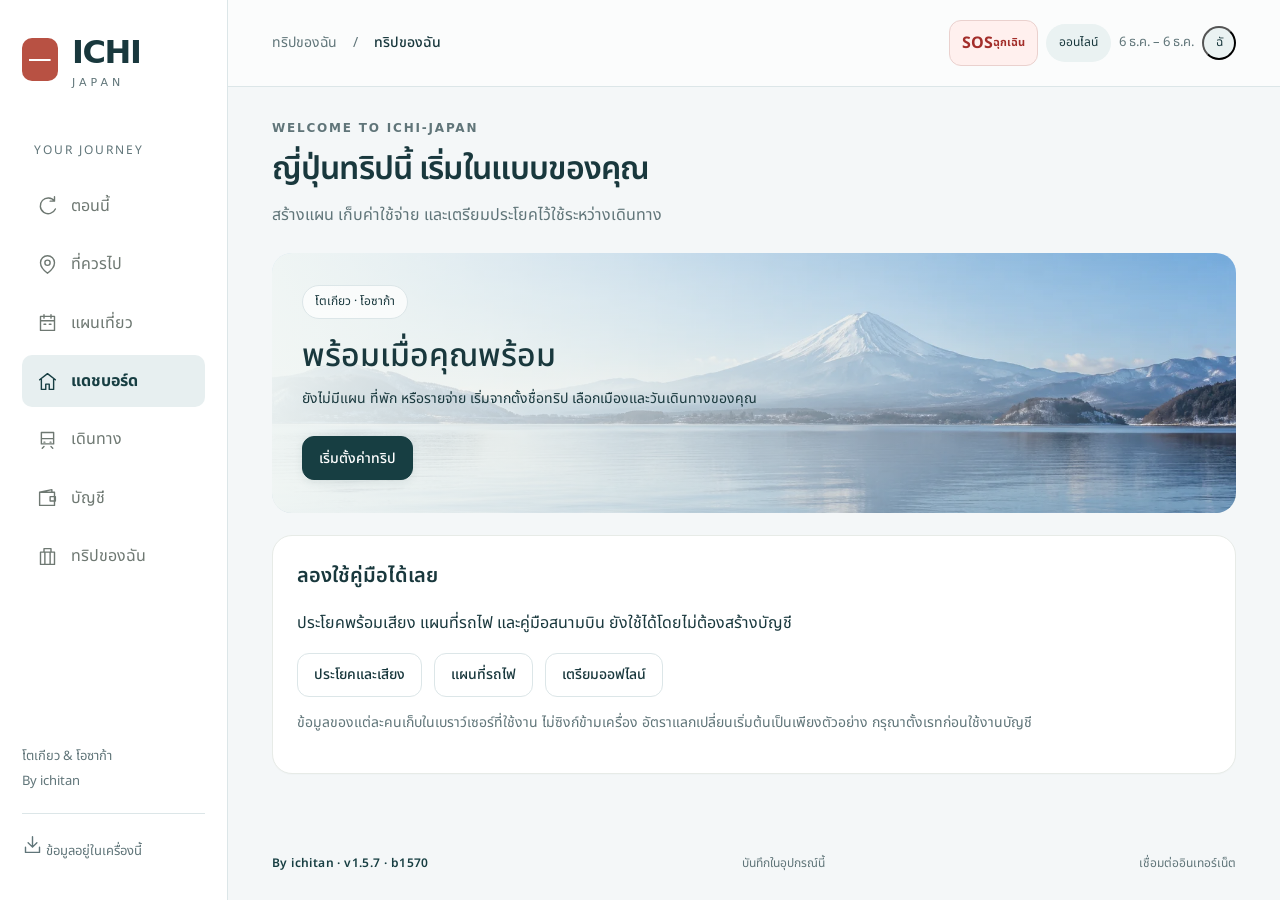
==== commit 935dea6d: "Add files via upload" ====
--- a/index.html
+++ b/index.html
@@ -1 +1 @@
-<!doctype html><html lang="th"><head><meta charset="utf-8"><meta name="viewport" content="width=device-width,initial-scale=1,viewport-fit=cover"><meta name="theme-color" content="#254e48"><meta name="description" content="คู่หูเที่ยวญี่ปุ่น แผนทริป Transportation, Ticket & Booking, ซ้อม ตม. ญี่ปุ่น และเครื่องมือใช้งานออฟไลน์"><title>ICHI-JAPAN</title><link rel="manifest" href="manifest.webmanifest"><link rel="icon" type="image/svg+xml" href="data:image/svg+xml,%3Csvg xmlns='http://www.w3.org/2000/svg' viewBox='0 0 64 64'%3E%3Crect width='64' height='64' rx='16' fill='%23254e48'/%3E%3Ctext x='32' y='46' text-anchor='middle' font-size='46' fill='white' font-family='serif'%3EI%3C/text%3E%3C/svg%3E"><link rel="stylesheet" href="style.css?v=1580"><link rel="stylesheet" href="discover.css?v=1580"></head><body><aside id="sidebar"></aside><div class="shell"><header id="topbar"></header><main id="app"></main><footer><span class="signature">By ichitan</span><span class="footer-local">บันทึกในอุปกรณ์นี้</span><span id="net"></span></footer></div><nav id="bottom"></nav><dialog id="modal"><div id="modalbody"></div></dialog><div id="toast" role="status"></div><input hidden type="file" id="importfile" accept="application/json"><input hidden type="file" id="docfile" accept="image/*,application/pdf"><input hidden type="file" id="ticketfile" accept="image/*,application/pdf"><input hidden type="file" id="flightfile" accept="image/*,application/pdf"><script type="module" src="app.js?v=1580"></script></body></html>
+<!doctype html><html lang="th"><head><meta charset="utf-8"><meta name="viewport" content="width=device-width,initial-scale=1,viewport-fit=cover"><meta name="theme-color" content="#254e48"><meta name="description" content="คู่หูเที่ยวญี่ปุ่น แผนทริป Transportation, Ticket & Booking, ซ้อม ตม. ญี่ปุ่น และเครื่องมือใช้งานออฟไลน์"><title>ICHI-JAPAN</title><link rel="manifest" href="manifest.webmanifest"><link rel="icon" type="image/svg+xml" href="data:image/svg+xml,%3Csvg xmlns='http://www.w3.org/2000/svg' viewBox='0 0 64 64'%3E%3Crect width='64' height='64' rx='16' fill='%23254e48'/%3E%3Ctext x='32' y='46' text-anchor='middle' font-size='46' fill='white' font-family='serif'%3EI%3C/text%3E%3C/svg%3E"><link rel="stylesheet" href="style.css?v=1570"><link rel="stylesheet" href="discover.css?v=1570"></head><body><aside id="sidebar"></aside><div class="shell"><header id="topbar"></header><main id="app"></main><footer><span class="signature">By ichitan</span><span class="footer-local">บันทึกในอุปกรณ์นี้</span><span id="net"></span></footer></div><nav id="bottom"></nav><dialog id="modal"><div id="modalbody"></div></dialog><div id="toast" role="status"></div><input hidden type="file" id="importfile" accept="application/json"><input hidden type="file" id="docfile" accept="image/*,application/pdf"><input hidden type="file" id="ticketfile" accept="image/*,application/pdf"><script type="module" src="app.js?v=1570"></script></body></html>
--- a/style.css
+++ b/style.css
@@ -561,16 +561,3 @@
 .practice157{max-width:680px}.practice157-top{display:flex;align-items:center;justify-content:space-between;gap:16px;color:var(--muted);font-size:12px}.practice157-top b{display:grid;place-items:center;width:52px;height:52px;border-radius:50%;font-size:22px;background:#eef5f2;color:var(--ink)}.practice157 h2{font-size:clamp(28px,5vw,46px);line-height:1.15;margin:20px 0 8px}.practice157>.reading{font-size:16px}.practice-wait157{min-height:110px;display:grid;place-items:center;text-align:center;border:1px dashed var(--line);border-radius:20px;color:var(--muted);margin:20px 0;padding:20px}.practice-answer157{border-radius:20px;padding:18px;margin:20px 0;border:1px solid var(--line)}.practice-answer157.ready{background:#f4fbf8;border-color:#bcded2}.practice-answer157.missing{background:#fffaf2}.practice-answer157 span,.practice-answer157 small{display:block;color:var(--muted);font-size:12px}.practice-answer157 h3{font-size:22px;line-height:1.35;margin:8px 0}.practice-actions157{display:flex;flex-wrap:wrap;gap:8px}
 .booking-detail-intro157{display:grid;gap:4px;margin-bottom:12px;padding:14px;border-radius:16px;background:#f5f8f7}.booking-detail-intro157 span{font-size:11px;color:var(--muted)}.booking-detail-intro157 b{font-size:18px}.booking-detail-intro157 small{color:var(--muted)}.booking-row157{display:grid;grid-template-columns:minmax(0,1fr) auto;gap:14px;align-items:center;padding:14px 0;border-bottom:1px solid var(--line)}.booking-row157:last-child{border-bottom:0}.booking-row157 h3{margin:6px 0 4px}.booking-row157 p{margin:0;color:var(--muted);font-size:12px}.booking-row-head157{display:flex;gap:8px;align-items:center;flex-wrap:wrap}.booking-row-head157 small{color:var(--muted)}.booking-deadline157{display:block;color:#966b2e;margin-top:6px}.booking-today157{padding:16px;border:1px solid #cde1da;background:#f8fcfa;border-radius:20px;margin-bottom:18px}.booking-code157{display:flex;align-items:center;gap:8px;flex-wrap:wrap;margin:8px 0}.booking-code157 small{width:100%;font-size:10px;color:var(--muted)}.booking-code157 b{font-family:ui-monospace,SFMono-Regular,Menlo,monospace;letter-spacing:.04em}.ticket-today157{border:1px solid #cde1da;background:#f8fcfa;border-radius:22px;padding:16px;margin-bottom:18px}.wallet-ticket157 .wallet-ticket-body>p{overflow-wrap:anywhere}.live-booking157{padding:14px 16px;border:1px solid #d2e4de;border-radius:18px;background:#f7fbfa;margin:12px 0}.live-booking157>div:first-child{display:flex;justify-content:space-between;gap:12px}.live-booking157 span{font-size:10px;letter-spacing:.08em;color:var(--muted)}.live-booking157 p{margin:8px 0 4px}.live-booking157 small{display:block;color:var(--muted);margin-bottom:8px}
 @media(max-width:720px){.imm-hero157{grid-template-columns:1fr;padding:20px;border-radius:22px}.imm-score157{min-width:0;width:94px;justify-self:start}.imm-actions157>.btn{flex:1 1 calc(50% - 8px)}.imm-quick157{grid-template-columns:1fr}.imm-layout157{grid-template-columns:1fr!important}.booking-row157{grid-template-columns:1fr}.booking-row157 .hub-actions{justify-content:flex-start}.practice157 h2{font-size:30px}.practice-actions157>.btn{flex:1 1 46%}.imm-cat157{display:none}}
-
-
-/* === 1.5.8 · Airport & Arrival Companion =============================== */
-.travelnav{grid-template-columns:repeat(7,minmax(0,1fr))}
-.arrival-hero158{display:grid;grid-template-columns:minmax(0,1fr) auto;gap:24px;align-items:center;padding:26px;border:1px solid var(--line);border-radius:26px;background:linear-gradient(145deg,#f7fbfa 0%,#eef5f3 60%,#f8f4ea 100%);margin-bottom:16px}.arrival-hero158 h2{font-size:clamp(26px,4vw,42px);margin:10px 0 6px}.arrival-hero158 p{margin:0;color:var(--muted)}.arrival-hero158 .dual-time154{margin:9px 0 4px}.arrival-hero-actions158{display:flex;gap:8px;flex-wrap:wrap;margin-top:18px}.arrival-score158{width:118px;height:118px;border-radius:50%;display:grid;place-content:center;text-align:center;background:#fff;border:8px solid #dbe9e4;box-shadow:0 12px 32px #1735360d}.arrival-score158 b{font-size:27px}.arrival-score158 span{font-size:10px;color:var(--muted)}
-.arrival-glance158{margin-bottom:16px}.arrival-mini158{display:grid;grid-template-columns:1fr 1fr;gap:7px;margin:12px 0}.arrival-mini158 span{padding:8px 10px;border-radius:11px;background:#f5f8f7;font-size:12px}.flight-card158{margin-bottom:16px}.flight-path158{display:grid;grid-template-columns:minmax(0,1fr) auto minmax(0,1fr);gap:14px;align-items:center;padding:16px 0}.flight-path158>div:last-child{text-align:right}.flight-path158 small,.flight-path158 b,.flight-path158 span{display:block}.flight-path158 small{font-size:9px;letter-spacing:1px;color:var(--muted)}.flight-path158 b{font-size:18px;margin:3px 0}.flight-path158 span{font-size:12px;color:var(--muted)}.flight-path158 i{font-style:normal;color:#8ca09b}.flight-meta158{display:flex;gap:7px;flex-wrap:wrap}.flight-meta158 span{padding:7px 9px;border:1px solid var(--line);border-radius:999px;font-size:11px;background:#fff}
-.arrival-check158{margin-bottom:16px}.arrival-checkgrid158{display:grid;grid-template-columns:repeat(3,minmax(0,1fr));gap:9px}.arrival-checkgrid158>div{display:grid;grid-template-columns:30px minmax(0,1fr);gap:2px 9px;align-items:center;padding:12px;border:1px solid var(--line);border-radius:14px}.arrival-checkgrid158>div>span{grid-row:1/3;width:28px;height:28px;border-radius:9px;display:grid;place-items:center;background:#eef4f2;font-weight:800}.arrival-checkgrid158>div.ok{background:#f8fcfa;border-color:#cce0d9}.arrival-checkgrid158>div.missing{background:#fffaf4;border-color:#eadfcf}.arrival-checkgrid158 b{font-size:12px}.arrival-checkgrid158 small{font-size:9px;color:var(--muted)}
-.arrival-timeline158{margin-bottom:16px}.arrival-steps158{display:grid;gap:7px;margin:14px 0}.arrival-step158{display:grid;grid-template-columns:34px minmax(0,1fr);gap:10px;align-items:center;text-align:left;width:100%;border:1px solid var(--line);background:#fff;border-radius:14px;padding:11px 13px;color:var(--ink)}.arrival-step158>span{width:30px;height:30px;border-radius:50%;display:grid;place-items:center;background:#edf3f1;font-size:11px;font-weight:800}.arrival-step158 b,.arrival-step158 small{display:block}.arrival-step158 b{font-size:13px}.arrival-step158 small{font-size:10px;color:var(--muted);line-height:1.5;margin-top:2px}.arrival-step158.done{background:#f6fbf9;border-color:#c9dfd7}.arrival-step158.done>span{background:#2e725f;color:#fff}.arrival-step158.next{border-color:#c9aa6a;box-shadow:0 0 0 2px #ead9b94a}.arrival-offline158{margin-bottom:16px}
-.imm-conversation-entry158{display:grid;grid-template-columns:minmax(0,1fr) auto;gap:18px;align-items:center;margin:0 0 16px;background:linear-gradient(135deg,#fff,#f4f9f7)}.imm-conversation-entry158 h2{margin:6px 0}.imm-conversation-entry158 p{margin:0;color:var(--muted)}.imm-conversation-actions158{display:flex;gap:7px;flex-wrap:wrap;justify-content:flex-end}.imm-conv158{max-width:720px}.imm-conv-head158{display:flex;justify-content:space-between;color:var(--muted);font-size:11px}.imm-conv-bar158{height:6px;background:#eef2f1;border-radius:999px;overflow:hidden;margin:8px 0 18px}.imm-conv-bar158 i{display:block;height:100%;background:#2e725f}.imm-officer158{text-transform:uppercase;font-size:10px;letter-spacing:1.5px;color:var(--muted);margin:0}.imm-conv158 h2{font-size:clamp(28px,5vw,46px);line-height:1.18;margin:8px 0}.imm-conv-answer158{padding:18px;border-radius:18px;border:1px solid var(--line);margin:18px 0}.imm-conv-answer158.ready{background:#f4fbf8;border-color:#bfded4}.imm-conv-answer158.missing{background:#fffaf3}.imm-conv-answer158 span,.imm-conv-answer158 small{display:block;color:var(--muted);font-size:11px}.imm-conv-answer158 h3{font-size:22px;margin:7px 0}
-.arrival-dash158{display:grid;grid-template-columns:minmax(0,1fr) auto;gap:18px;align-items:center;padding:17px 19px;margin:0 0 16px;border:1px solid #d8e5e0;border-radius:20px;background:linear-gradient(135deg,#fff,#f3f8f6)}.arrival-dash158 h2{margin:4px 0}.arrival-dash158 p{margin:0;color:var(--muted);font-size:12px}.arrival-dash158>div:last-child{display:grid;justify-items:end;gap:7px}.arrival-dash158>div:last-child>b{font-size:22px;color:#28594e}
-@media(max-width:900px){.travelnav{grid-template-columns:repeat(4,minmax(0,1fr))}.arrival-checkgrid158{grid-template-columns:repeat(2,minmax(0,1fr))}}
-@media(max-width:720px){.arrival-hero158{grid-template-columns:1fr;padding:20px;border-radius:21px}.arrival-score158{width:92px;height:92px}.arrival-hero-actions158>.btn,.arrival-hero-actions158>a{flex:1 1 45%}.arrival-checkgrid158{grid-template-columns:1fr}.flight-path158{grid-template-columns:1fr}.flight-path158 i{display:none}.flight-path158>div:last-child{text-align:left}.imm-conversation-entry158{grid-template-columns:1fr}.imm-conversation-actions158{justify-content:flex-start}.imm-conversation-actions158>.btn{flex:1 1 45%}.arrival-dash158{grid-template-columns:1fr}.arrival-dash158>div:last-child{justify-items:start}.travelnav{grid-template-columns:repeat(3,minmax(0,1fr))}}
-@media(max-width:390px){.travelnav{grid-template-columns:repeat(2,minmax(0,1fr))}.arrival-mini158{grid-template-columns:1fr}.arrival-hero-actions158>.btn,.arrival-hero-actions158>a,.imm-conversation-actions158>.btn{flex-basis:100%}}
